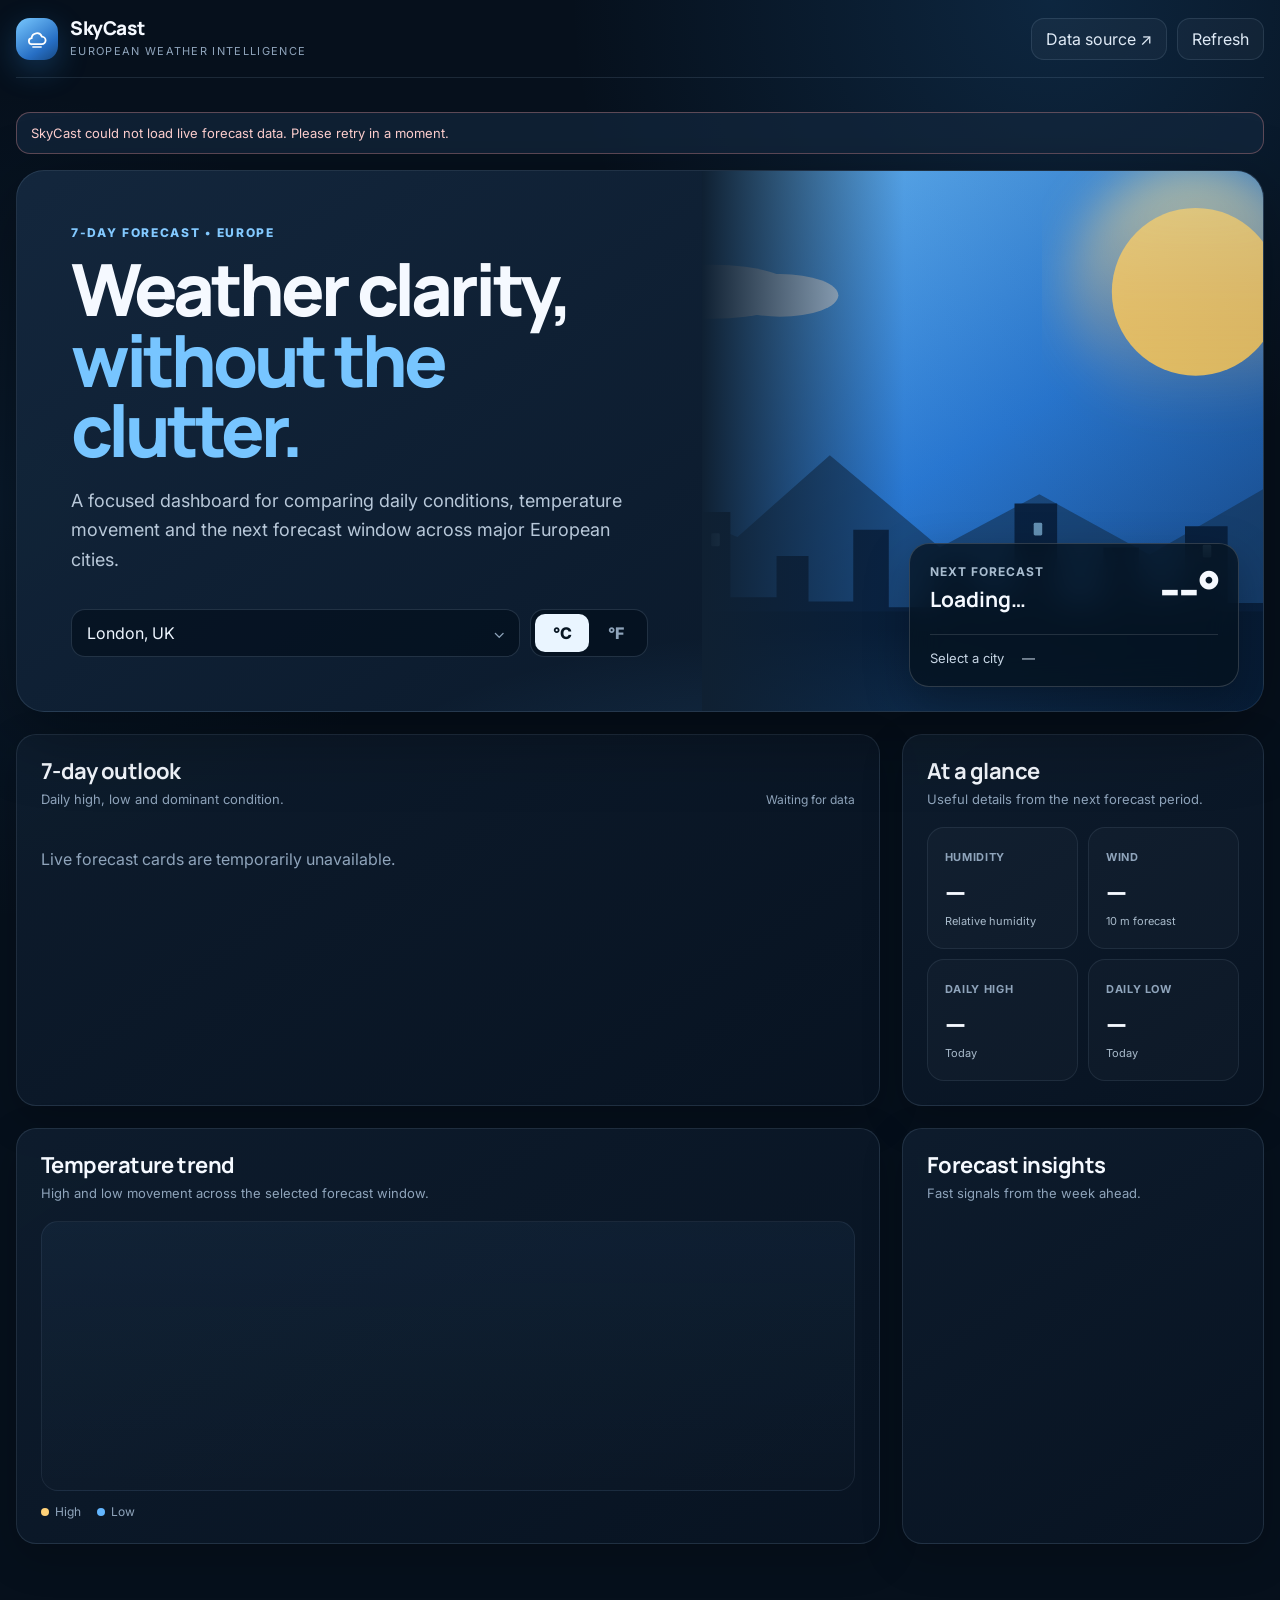
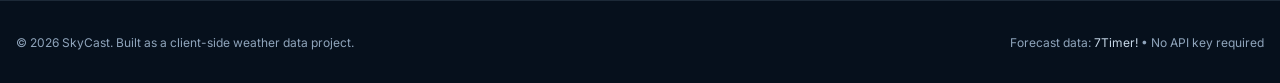
==== index.html @ 55d345a6 "Redesign SkyCast as a professional forecast dashboard" ====
<!doctype html>
<html lang="en">
<head>
  <meta charset="utf-8">
  <meta name="viewport" content="width=device-width, initial-scale=1">
  <meta name="theme-color" content="#07111f">
  <meta name="description" content="SkyCast is a modern seven-day European weather dashboard powered by 7Timer! data.">
  <title>SkyCast — European Weather Dashboard</title>
  <link rel="preconnect" href="https://fonts.googleapis.com">
  <link rel="preconnect" href="https://fonts.gstatic.com" crossorigin>
  <link href="https://fonts.googleapis.com/css2?family=Inter:wght@400;500;600;700&family=Manrope:wght@600;700;800&display=swap" rel="stylesheet">
  <style>
    :root {
      color-scheme: dark;
      --bg: #06101c;
      --surface: #0b1726;
      --surface-2: #101f31;
      --surface-3: #14283e;
      --border: rgba(160, 190, 220, .14);
      --text: #f5f9ff;
      --muted: #8fa4bb;
      --blue: #63b6ff;
      --blue-2: #2f8ee5;
      --cyan: #68e0df;
      --warm: #ffd178;
      --danger: #ff9f9f;
      --shadow: 0 22px 70px rgba(0, 0, 0, .34);
      --radius-xl: 28px;
      --radius-lg: 20px;
      --radius-md: 15px;
    }

    * { box-sizing: border-box; }
    html { scroll-behavior: smooth; }
    body {
      margin: 0;
      min-height: 100vh;
      font-family: Inter, system-ui, -apple-system, BlinkMacSystemFont, "Segoe UI", sans-serif;
      color: var(--text);
      background:
        radial-gradient(circle at 82% 0%, rgba(42, 127, 205, .20), transparent 30rem),
        radial-gradient(circle at 0% 30%, rgba(29, 92, 150, .12), transparent 26rem),
        var(--bg);
    }

    button, select, input { font: inherit; }
    button, select { color: inherit; }
    a { color: inherit; }

    .app-shell { width: min(1320px, calc(100% - 32px)); margin: 0 auto; }

    .topbar {
      min-height: 78px;
      display: flex;
      align-items: center;
      justify-content: space-between;
      gap: 24px;
      border-bottom: 1px solid var(--border);
    }

    .brand { display: flex; align-items: center; gap: 12px; text-decoration: none; }
    .brand-mark {
      width: 42px; height: 42px; border-radius: 14px;
      display: grid; place-items: center;
      background: linear-gradient(145deg, #78c8ff, #266ec4 68%, #174881);
      box-shadow: 0 10px 30px rgba(47, 142, 229, .28);
    }
    .brand-mark svg { width: 24px; height: 24px; }
    .brand-copy strong { font: 800 19px/1 Manrope, sans-serif; letter-spacing: -.02em; }
    .brand-copy span { display: block; margin-top: 5px; color: var(--muted); font-size: 11px; letter-spacing: .12em; text-transform: uppercase; }

    .top-actions { display: flex; align-items: center; gap: 10px; }
    .source-link, .ghost-btn, .primary-btn {
      display: inline-flex; align-items: center; justify-content: center; gap: 8px;
      min-height: 42px; padding: 0 14px; border-radius: 13px;
      border: 1px solid var(--border); text-decoration: none; cursor: pointer;
      background: rgba(255, 255, 255, .035);
      transition: .2s ease;
    }
    .source-link, .ghost-btn { color: #dfeaf6; }
    .source-link:hover, .ghost-btn:hover { border-color: rgba(99, 182, 255, .5); background: rgba(99, 182, 255, .08); }
    .primary-btn { border-color: transparent; background: linear-gradient(135deg, var(--blue), var(--blue-2)); color: #04111d; font-weight: 800; }
    .primary-btn:hover { transform: translateY(-1px); box-shadow: 0 10px 26px rgba(47, 142, 229, .25); }

    main { padding: 34px 0 56px; }
    .dashboard { display: grid; gap: 22px; }

    .hero {
      position: relative; overflow: hidden;
      display: grid; grid-template-columns: minmax(0, 1.1fr) minmax(360px, .9fr);
      min-height: 420px;
      border: 1px solid var(--border); border-radius: var(--radius-xl);
      background: linear-gradient(145deg, rgba(20, 40, 62, .96), rgba(8, 22, 38, .96));
      box-shadow: var(--shadow);
    }
    .hero::after {
      content: ""; position: absolute; inset: auto -10% -55% 25%; height: 380px;
      background: radial-gradient(closest-side, rgba(84, 175, 255, .18), transparent);
      pointer-events: none;
    }
    .hero-content { position: relative; z-index: 2; padding: clamp(28px, 5vw, 54px); display: flex; flex-direction: column; justify-content: space-between; }
    .eyebrow { margin: 0 0 14px; color: #83c9ff; font-size: 12px; font-weight: 800; letter-spacing: .14em; text-transform: uppercase; }
    .hero h1 { margin: 0; max-width: 760px; font: 800 clamp(38px, 6vw, 72px)/.98 Manrope, sans-serif; letter-spacing: -.055em; }
    .hero h1 span { color: #77c5ff; }
    .hero-sub { max-width: 650px; margin: 20px 0 0; color: #b8c8d9; font-size: clamp(15px, 2vw, 18px); line-height: 1.65; }

    .control-row { display: flex; flex-wrap: wrap; gap: 10px; margin-top: 34px; }
    .select-wrap { position: relative; min-width: min(320px, 100%); flex: 1 1 270px; }
    .select-wrap::after { content: "⌄"; position: absolute; right: 15px; top: 50%; transform: translateY(-55%); color: var(--muted); pointer-events: none; }
    select {
      width: 100%; min-height: 48px; appearance: none; padding: 0 42px 0 15px;
      border: 1px solid rgba(160, 190, 220, .18); border-radius: 14px;
      background: rgba(3, 14, 26, .62); color: #eef6ff; outline: none;
    }
    select:focus { border-color: rgba(99, 182, 255, .65); box-shadow: 0 0 0 3px rgba(99, 182, 255, .11); }

    .unit-toggle {
      display: inline-flex; padding: 4px; border-radius: 14px;
      background: rgba(3, 14, 26, .62); border: 1px solid rgba(160, 190, 220, .18);
    }
    .unit-toggle button { min-width: 54px; min-height: 38px; border: 0; border-radius: 10px; background: transparent; color: var(--muted); cursor: pointer; font-weight: 800; }
    .unit-toggle button.active { background: #eaf5ff; color: #071522; }

    .hero-art { position: relative; min-height: 420px; overflow: hidden; }
    .hero-art img { width: 100%; height: 100%; object-fit: cover; display: block; }
    .hero-art::before { content: ""; position: absolute; z-index: 1; inset: 0; background: linear-gradient(90deg, #0f2032 0%, rgba(15, 32, 50, .08) 36%, rgba(5, 13, 22, .15) 100%); }
    .condition-float {
      position: absolute; z-index: 2; right: 24px; bottom: 24px; width: min(330px, calc(100% - 48px));
      padding: 20px; border-radius: 20px; border: 1px solid rgba(255,255,255,.16);
      background: rgba(5, 17, 29, .72); backdrop-filter: blur(16px); box-shadow: 0 16px 45px rgba(0,0,0,.26);
    }
    .condition-top { display: flex; justify-content: space-between; gap: 16px; align-items: flex-start; }
    .condition-label { color: #a9bdd0; font-size: 12px; font-weight: 700; text-transform: uppercase; letter-spacing: .08em; }
    .condition-name { margin-top: 8px; font: 700 21px/1.2 Manrope, sans-serif; }
    .condition-temp { font: 800 52px/1 Manrope, sans-serif; letter-spacing: -.05em; }
    .condition-meta { display: flex; gap: 18px; margin-top: 18px; padding-top: 15px; border-top: 1px solid rgba(255,255,255,.12); color: #c8d7e6; font-size: 13px; }

    .section-grid { display: grid; grid-template-columns: minmax(0, 1.55fr) minmax(290px, .65fr); gap: 22px; }
    .panel { border: 1px solid var(--border); border-radius: var(--radius-lg); background: linear-gradient(145deg, rgba(14, 29, 46, .94), rgba(8, 20, 34, .96)); box-shadow: 0 14px 42px rgba(0,0,0,.2); }
    .panel-pad { padding: 24px; }
    .panel-head { display: flex; align-items: flex-end; justify-content: space-between; gap: 18px; margin-bottom: 20px; }
    .panel-title { margin: 0; font: 700 22px/1.15 Manrope, sans-serif; letter-spacing: -.025em; }
    .panel-copy { margin: 7px 0 0; color: var(--muted); font-size: 13px; }
    .last-updated { color: var(--muted); font-size: 12px; white-space: nowrap; }

    .forecast-grid { display: grid; grid-template-columns: repeat(7, minmax(120px, 1fr)); gap: 10px; overflow-x: auto; padding-bottom: 2px; }
    .forecast-card {
      min-width: 125px; padding: 16px 14px; border-radius: 17px;
      border: 1px solid rgba(160, 190, 220, .11); background: rgba(255,255,255,.025);
      transition: .2s ease;
    }
    .forecast-card:hover { transform: translateY(-3px); border-color: rgba(99, 182, 255, .32); background: rgba(99, 182, 255, .055); }
    .day-name { font-weight: 800; font-size: 13px; }
    .day-date { margin-top: 4px; color: var(--muted); font-size: 11px; }
    .wx-glyph { display: grid; place-items: center; width: 46px; height: 46px; margin: 22px 0 16px; border-radius: 14px; background: rgba(99, 182, 255, .08); font-size: 26px; }
    .wx-summary { min-height: 34px; color: #cfe0f0; font-size: 12px; line-height: 1.4; }
    .temp-line { display: flex; gap: 7px; align-items: baseline; margin-top: 14px; }
    .temp-hi { font: 800 22px/1 Manrope, sans-serif; }
    .temp-lo { color: #87a3bd; font-weight: 700; }

    .metric-grid { display: grid; grid-template-columns: repeat(2, 1fr); gap: 10px; }
    .metric { min-height: 122px; padding: 17px; border: 1px solid rgba(160,190,220,.11); border-radius: 17px; background: rgba(255,255,255,.025); }
    .metric span { color: var(--muted); font-size: 11px; font-weight: 700; text-transform: uppercase; letter-spacing: .06em; }
    .metric strong { display: block; margin-top: 12px; font: 800 27px/1.1 Manrope, sans-serif; letter-spacing: -.035em; }
    .metric small { display: block; margin-top: 7px; color: #a9bbcb; font-size: 11px; line-height: 1.4; }

    .chart-wrap { position: relative; min-height: 270px; overflow: hidden; border-radius: 17px; background: linear-gradient(180deg, rgba(99,182,255,.055), rgba(255,255,255,.01)); border: 1px solid rgba(160,190,220,.09); }
    .chart-wrap svg { display: block; width: 100%; height: 270px; }
    .chart-legend { display: flex; gap: 16px; align-items: center; margin-top: 13px; color: var(--muted); font-size: 12px; }
    .legend-dot { display: inline-block; width: 8px; height: 8px; border-radius: 999px; margin-right: 6px; }
    .legend-hi { background: var(--warm); }
    .legend-lo { background: var(--blue); }

    .insight-list { display: grid; gap: 10px; }
    .insight { display: flex; align-items: center; gap: 13px; min-height: 72px; padding: 14px; border-radius: 16px; background: rgba(255,255,255,.025); border: 1px solid rgba(160,190,220,.09); }
    .insight-icon { width: 38px; height: 38px; border-radius: 12px; display: grid; place-items: center; flex: 0 0 auto; background: rgba(99,182,255,.09); }
    .insight strong { display: block; font-size: 13px; }
    .insight span { display: block; margin-top: 4px; color: var(--muted); font-size: 11px; line-height: 1.4; }

    .status {
      display: none; margin-bottom: 16px; padding: 12px 14px; border-radius: 14px;
      color: #cfe1f1; border: 1px solid var(--border); background: rgba(20, 40, 62, .72); font-size: 13px;
    }
    .status.show { display: block; }
    .status.error { border-color: rgba(255,159,159,.32); color: #ffd0d0; }

    .skeleton { position: relative; overflow: hidden; color: transparent !important; background: rgba(255,255,255,.055) !important; border-radius: 8px; }
    .skeleton::after { content: ""; position: absolute; inset: 0; transform: translateX(-100%); background: linear-gradient(90deg, transparent, rgba(255,255,255,.08), transparent); animation: shimmer 1.25s infinite; }
    @keyframes shimmer { to { transform: translateX(100%); } }

    footer { border-top: 1px solid var(--border); color: var(--muted); }
    .footer-inner { min-height: 82px; display: flex; align-items: center; justify-content: space-between; gap: 18px; font-size: 12px; }
    .footer-inner a { color: #c7d8e8; text-decoration: none; }

    @media (max-width: 980px) {
      .hero, .section-grid { grid-template-columns: 1fr; }
      .hero-art { min-height: 340px; }
      .forecast-grid { grid-template-columns: repeat(7, 135px); }
      .topbar { min-height: 70px; }
    }
    @media (max-width: 640px) {
      .app-shell { width: min(100% - 20px, 1320px); }
      .top-actions .source-link { display: none; }
      main { padding-top: 20px; }
      .hero-content { padding: 28px 20px 24px; }
      .hero h1 { font-size: 43px; }
      .hero-art { min-height: 300px; }
      .condition-float { right: 14px; bottom: 14px; width: calc(100% - 28px); }
      .condition-temp { font-size: 45px; }
      .panel-pad { padding: 18px; }
      .panel-head { align-items: flex-start; flex-direction: column; gap: 8px; }
      .metric-grid { grid-template-columns: 1fr 1fr; }
      .footer-inner { align-items: flex-start; flex-direction: column; justify-content: center; padding: 20px 0; }
    }
  </style>
</head>
<body>
  <div class="app-shell">
    <nav class="topbar" aria-label="Primary">
      <a class="brand" href="#" aria-label="SkyCast home">
        <span class="brand-mark" aria-hidden="true">
          <svg viewBox="0 0 24 24" fill="none"><path d="M7.2 17.2h9.5a3.8 3.8 0 0 0 .2-7.6 5.35 5.35 0 0 0-10.3 1.6A3 3 0 0 0 7.2 17.2Z" stroke="white" stroke-width="1.8" stroke-linecap="round"/><path d="M8 20h8" stroke="white" stroke-width="1.8" stroke-linecap="round" opacity=".72"/></svg>
        </span>
        <span class="brand-copy"><strong>SkyCast</strong><span>European weather intelligence</span></span>
      </a>
      <div class="top-actions">
        <a class="source-link" href="https://www.7timer.info/" target="_blank" rel="noopener">Data source ↗</a>
        <button class="ghost-btn" id="refreshBtn" type="button">Refresh</button>
      </div>
    </nav>

    <main>
      <div id="status" class="status" role="status" aria-live="polite"></div>
      <div class="dashboard">
        <section class="hero" aria-labelledby="heroTitle">
          <div class="hero-content">
            <div>
              <p class="eyebrow">7-day forecast • Europe</p>
              <h1 id="heroTitle">Weather clarity, <span>without the clutter.</span></h1>
              <p class="hero-sub">A focused dashboard for comparing daily conditions, temperature movement and the next forecast window across major European cities.</p>
            </div>
            <div class="control-row" aria-label="Forecast controls">
              <div class="select-wrap"><select id="city" aria-label="Choose a city"></select></div>
              <div class="unit-toggle" aria-label="Temperature unit">
                <button id="unitC" class="active" type="button" aria-pressed="true">°C</button>
                <button id="unitF" type="button" aria-pressed="false">°F</button>
              </div>
            </div>
          </div>

          <div class="hero-art">
            <img id="heroArtwork" src="assets/hero-clear.svg" alt="Stylized clear-weather European city scene">
            <div class="condition-float">
              <div class="condition-top">
                <div><div class="condition-label">Next forecast</div><div class="condition-name" id="currentCondition">Loading…</div></div>
                <div class="condition-temp" id="currentTemp">--°</div>
              </div>
              <div class="condition-meta">
                <span id="currentCity">Select a city</span>
                <span id="forecastTime">—</span>
              </div>
            </div>
          </div>
        </section>

        <section class="section-grid" aria-label="Forecast summary">
          <div class="panel panel-pad">
            <div class="panel-head">
              <div><h2 class="panel-title">7-day outlook</h2><p class="panel-copy">Daily high, low and dominant condition.</p></div>
              <span id="lastUpdated" class="last-updated">Waiting for data</span>
            </div>
            <div id="forecastGrid" class="forecast-grid"></div>
          </div>

          <aside class="panel panel-pad" aria-label="Forecast metrics">
            <div class="panel-head"><div><h2 class="panel-title">At a glance</h2><p class="panel-copy">Useful details from the next forecast period.</p></div></div>
            <div class="metric-grid">
              <div class="metric"><span>Humidity</span><strong id="humidityMetric">—</strong><small>Relative humidity</small></div>
              <div class="metric"><span>Wind</span><strong id="windMetric">—</strong><small id="windDetail">10 m forecast</small></div>
              <div class="metric"><span>Daily high</span><strong id="highMetric">—</strong><small id="highDetail">Today</small></div>
              <div class="metric"><span>Daily low</span><strong id="lowMetric">—</strong><small id="lowDetail">Today</small></div>
            </div>
          </aside>
        </section>

        <section class="section-grid" aria-label="Temperature trend and insights">
          <div class="panel panel-pad">
            <div class="panel-head"><div><h2 class="panel-title">Temperature trend</h2><p class="panel-copy">High and low movement across the selected forecast window.</p></div></div>
            <div id="chart" class="chart-wrap" aria-label="Seven-day temperature chart"></div>
            <div class="chart-legend"><span><i class="legend-dot legend-hi"></i>High</span><span><i class="legend-dot legend-lo"></i>Low</span></div>
          </div>

          <aside class="panel panel-pad">
            <div class="panel-head"><div><h2 class="panel-title">Forecast insights</h2><p class="panel-copy">Fast signals from the week ahead.</p></div></div>
            <div id="insights" class="insight-list"></div>
          </aside>
        </section>
      </div>
    </main>
  </div>

  <footer>
    <div class="app-shell footer-inner">
      <span>© <span id="year"></span> SkyCast. Built as a client-side weather data project.</span>
      <span>Forecast data: <a href="https://www.7timer.info/" target="_blank" rel="noopener">7Timer!</a> • No API key required</span>
    </div>
  </footer>

  <script>
    const CITIES = [
      {name:"Amsterdam, Netherlands", lat:52.3676, lon:4.9041}, {name:"Athens, Greece", lat:37.9838, lon:23.7275},
      {name:"Barcelona, Spain", lat:41.3874, lon:2.1686}, {name:"Berlin, Germany", lat:52.52, lon:13.405},
      {name:"Budapest, Hungary", lat:47.4979, lon:19.0402}, {name:"Copenhagen, Denmark", lat:55.6761, lon:12.5683},
      {name:"Dublin, Ireland", lat:53.3498, lon:-6.2603}, {name:"Edinburgh, UK", lat:55.9533, lon:-3.1883},
      {name:"Helsinki, Finland", lat:60.1699, lon:24.9384}, {name:"Lisbon, Portugal", lat:38.7223, lon:-9.1393},
      {name:"London, UK", lat:51.5074, lon:-0.1278}, {name:"Madrid, Spain", lat:40.4168, lon:-3.7038},
      {name:"Oslo, Norway", lat:59.9139, lon:10.7522}, {name:"Paris, France", lat:48.8566, lon:2.3522},
      {name:"Prague, Czechia", lat:50.0755, lon:14.4378}, {name:"Reykjavík, Iceland", lat:64.1466, lon:-21.9426},
      {name:"Rome, Italy", lat:41.9028, lon:12.4964}, {name:"Stockholm, Sweden", lat:59.3293, lon:18.0686},
      {name:"Tallinn, Estonia", lat:59.437, lon:24.7536}, {name:"Vienna, Austria", lat:48.2082, lon:16.3738},
      {name:"Warsaw, Poland", lat:52.2297, lon:21.0122}, {name:"Zurich, Switzerland", lat:47.3769, lon:8.5417}
    ];

    const WEATHER_LABEL = {
      clear:"Clear", pcloudy:"Partly cloudy", mcloudy:"Mostly cloudy", cloudy:"Cloudy", humid:"Humid",
      lightrain:"Light rain", oshower:"Occasional showers", ishower:"Isolated showers", lightsnow:"Light snow",
      snow:"Snow", rainsnow:"Rain & snow", rain:"Rain", heavyrain:"Heavy rain", ts:"Thunderstorm",
      tstorm:"Thunderstorm", fog:"Fog", windy:"Windy", hail:"Hail"
    };
    const WEATHER_GLYPH = {
      clear:"☀", pcloudy:"⛅", mcloudy:"☁", cloudy:"☁", humid:"◌", lightrain:"🌦", oshower:"🌦",
      ishower:"🌦", lightsnow:"🌨", snow:"❄", rainsnow:"🌨", rain:"🌧", heavyrain:"🌧", ts:"⛈",
      tstorm:"⛈", fog:"≋", windy:"〰", hail:"◆"
    };

    const citySelect = document.getElementById("city");
    const unitC = document.getElementById("unitC");
    const unitF = document.getElementById("unitF");
    const refreshBtn = document.getElementById("refreshBtn");
    const statusEl = document.getElementById("status");
    const forecastGrid = document.getElementById("forecastGrid");
    const chartEl = document.getElementById("chart");
    const insightsEl = document.getElementById("insights");
    let unit = localStorage.getItem("skycastUnit") || "metric";

    document.getElementById("year").textContent = new Date().getFullYear();
    CITIES.forEach((city, i) => {
      const option = document.createElement("option");
      option.value = i; option.textContent = city.name; citySelect.appendChild(option);
    });
    citySelect.value = localStorage.getItem("skycastCity") || "10";

    function syncUnitButtons() {
      const metric = unit === "metric";
      unitC.classList.toggle("active", metric); unitF.classList.toggle("active", !metric);
      unitC.setAttribute("aria-pressed", metric); unitF.setAttribute("aria-pressed", !metric);
    }
    syncUnitButtons();

    function showStatus(message, error = false) {
      statusEl.textContent = message;
      statusEl.classList.toggle("show", Boolean(message));
      statusEl.classList.toggle("error", error);
    }

    function fetchURL(city) {
      return `https://www.7timer.info/bin/api.pl?lon=${city.lon}&lat=${city.lat}&product=civil&output=json`;
    }

    function formatTemp(c) {
      const value = unit === "british" ? (c * 9 / 5) + 32 : c;
      return `${Math.round(value)}°`;
    }

    function toDateFromInit(init, hours) {
      const norm = String(init || "").replace(/\s/g, "");
      const y = Number(norm.slice(0,4)); const m = Number(norm.slice(4,6)) - 1;
      const d = Number(norm.slice(6,8)); const h = Number(norm.slice(8,10)) || 0;
      const date = new Date(Date.UTC(y, m, d, h));
      date.setUTCHours(date.getUTCHours() + Number(hours || 0));
      return date;
    }

    function groupDaily(api) {
      const groups = new Map();
      for (const row of api.dataseries || []) {
        const date = toDateFromInit(api.init, row.timepoint);
        const key = date.toISOString().slice(0, 10);
        if (!groups.has(key)) groups.set(key, { date, temps: [], weather: [] });
        const day = groups.get(key);
        day.temps.push(Number(row.temp2m)); day.weather.push(row.weather);
      }
      return [...groups.values()].sort((a,b) => a.date - b.date).slice(0,7).map(day => {
        const count = day.weather.reduce((acc, key) => (acc[key] = (acc[key] || 0) + 1, acc), {});
        const condition = Object.keys(count).sort((a,b) => count[b] - count[a])[0] || "cloudy";
        return { date: day.date, high: Math.max(...day.temps), low: Math.min(...day.temps), condition };
      });
    }

    function visualTheme(condition) {
      if (["rain","heavyrain","lightrain","oshower","ishower","ts","tstorm","hail"].includes(condition)) return "rain";
      if (["snow","lightsnow","rainsnow"].includes(condition)) return "snow";
      if (["cloudy","mcloudy","pcloudy","humid","fog","windy"].includes(condition)) return "cloud";
      return "clear";
    }

    function renderHero(city, api, days) {
      const next = api.dataseries?.[0];
      const condition = next?.weather || days[0]?.condition || "cloudy";
      const nextDate = next ? toDateFromInit(api.init, next.timepoint) : null;
      document.getElementById("currentCondition").textContent = WEATHER_LABEL[condition] || condition;
      document.getElementById("currentTemp").textContent = next ? formatTemp(Number(next.temp2m)) : "—";
      document.getElementById("currentCity").textContent = city.name;
      document.getElementById("forecastTime").textContent = nextDate ? nextDate.toLocaleString(undefined, {weekday:"short", hour:"numeric"}) : "—";
      const theme = visualTheme(condition);
      const art = document.getElementById("heroArtwork");
      art.src = `assets/hero-${theme}.svg`;
      art.alt = `${WEATHER_LABEL[condition] || "Weather"} themed European city illustration`;
    }

    function renderForecast(days) {
      forecastGrid.innerHTML = days.map(day => {
        const weekday = day.date.toLocaleDateString(undefined, {weekday:"short"});
        const date = day.date.toLocaleDateString(undefined, {month:"short", day:"numeric"});
        return `<article class="forecast-card">
          <div class="day-name">${weekday}</div><div class="day-date">${date}</div>
          <div class="wx-glyph" aria-hidden="true">${WEATHER_GLYPH[day.condition] || "☁"}</div>
          <div class="wx-summary">${WEATHER_LABEL[day.condition] || day.condition}</div>
          <div class="temp-line"><span class="temp-hi">${formatTemp(day.high)}</span><span class="temp-lo">${formatTemp(day.low)}</span></div>
        </article>`;
      }).join("");
    }

    function renderMetrics(api, days) {
      const next = api.dataseries?.[0] || {};
      const wind = next.wind10m || {};
      const humidity = next.rh2m;
      document.getElementById("humidityMetric").textContent = humidity == null ? "—" : String(humidity).includes("%") ? humidity : `${humidity}%`;
      document.getElementById("windMetric").textContent = wind.speed == null ? "—" : `Level ${wind.speed}`;
      document.getElementById("windDetail").textContent = wind.direction ? `${wind.direction} direction • 10 m` : "10 m forecast";
      document.getElementById("highMetric").textContent = days[0] ? formatTemp(days[0].high) : "—";
      document.getElementById("lowMetric").textContent = days[0] ? formatTemp(days[0].low) : "—";
      if (days[0]) {
        const label = days[0].date.toLocaleDateString(undefined, {weekday:"long"});
        document.getElementById("highDetail").textContent = label;
        document.getElementById("lowDetail").textContent = label;
      }
    }

    function renderChart(days) {
      if (!days.length) { chartEl.innerHTML = ""; return; }
      const highs = days.map(d => unit === "british" ? d.high * 9/5 + 32 : d.high);
      const lows = days.map(d => unit === "british" ? d.low * 9/5 + 32 : d.low);
      const all = highs.concat(lows);
      let min = Math.floor(Math.min(...all) - 2), max = Math.ceil(Math.max(...all) + 2);
      if (min === max) max += 1;
      const W = 900, H = 270, left = 54, right = 28, top = 30, bottom = 46;
      const x = i => left + i * ((W - left - right) / Math.max(days.length - 1, 1));
      const y = value => top + (max - value) * ((H - top - bottom) / (max - min));
      const points = arr => arr.map((v,i) => `${x(i)},${y(v)}`).join(" ");
      const gridVals = Array.from({length:4}, (_,i) => min + i * ((max-min)/3));
      const grid = gridVals.map(v => `<line x1="${left}" x2="${W-right}" y1="${y(v)}" y2="${y(v)}" stroke="rgba(160,190,220,.10)"/><text x="12" y="${y(v)+4}" fill="#7890a8" font-size="11">${Math.round(v)}°</text>`).join("");
      const labels = days.map((d,i) => `<text x="${x(i)}" y="${H-15}" text-anchor="middle" fill="#7890a8" font-size="11">${d.date.toLocaleDateString(undefined,{weekday:"short"})}</text>`).join("");
      const highDots = highs.map((v,i) => `<circle cx="${x(i)}" cy="${y(v)}" r="4" fill="#ffd178"/><text x="${x(i)}" y="${y(v)-10}" text-anchor="middle" fill="#ffdba0" font-size="11" font-weight="700">${Math.round(v)}°</text>`).join("");
      const lowDots = lows.map((v,i) => `<circle cx="${x(i)}" cy="${y(v)}" r="4" fill="#63b6ff"/>`).join("");
      chartEl.innerHTML = `<svg viewBox="0 0 ${W} ${H}" role="img" aria-label="High and low temperature trend">${grid}<polyline points="${points(highs)}" fill="none" stroke="#ffd178" stroke-width="3" stroke-linecap="round" stroke-linejoin="round"/><polyline points="${points(lows)}" fill="none" stroke="#63b6ff" stroke-width="3" stroke-linecap="round" stroke-linejoin="round"/>${highDots}${lowDots}${labels}</svg>`;
    }

    function renderInsights(days) {
      if (!days.length) { insightsEl.innerHTML = ""; return; }
      const warmest = days.reduce((a,b) => b.high > a.high ? b : a);
      const coolest = days.reduce((a,b) => b.low < a.low ? b : a);
      const wet = days.filter(d => ["rain","heavyrain","lightrain","oshower","ishower","rainsnow","ts","tstorm"].includes(d.condition));
      const stable = days.filter(d => ["clear","pcloudy"].includes(d.condition)).length;
      const insightData = [
        ["↗", "Warmest day", `${warmest.date.toLocaleDateString(undefined,{weekday:"long"})} peaks near ${formatTemp(warmest.high)}.`],
        ["↘", "Coolest low", `${coolest.date.toLocaleDateString(undefined,{weekday:"long"})} falls near ${formatTemp(coolest.low)}.`],
        [wet.length ? "☂" : "✓", wet.length ? "Wet-weather signal" : "Mostly dry signal", wet.length ? `${wet.length} of ${days.length} forecast days lean toward rain or showers.` : "No dominant rain condition appears in the daily summaries."],
        ["◎", "Clearer days", `${stable} of ${days.length} days are dominated by clear or partly cloudy conditions.`]
      ];
      insightsEl.innerHTML = insightData.map(([icon,title,copy]) => `<div class="insight"><div class="insight-icon" aria-hidden="true">${icon}</div><div><strong>${title}</strong><span>${copy}</span></div></div>`).join("");
    }

    function renderLoading() {
      forecastGrid.innerHTML = Array.from({length:7}, () => `<div class="forecast-card"><div class="skeleton" style="height:14px;width:46px"></div><div class="skeleton" style="height:11px;width:60px;margin-top:8px"></div><div class="skeleton" style="height:46px;width:46px;margin:22px 0 16px"></div><div class="skeleton" style="height:30px"></div><div class="skeleton" style="height:22px;width:72px;margin-top:14px"></div></div>`).join("");
      chartEl.innerHTML = `<div class="skeleton" style="position:absolute;inset:18px"></div>`;
    }

    async function loadForecast() {
      const city = CITIES[Number(citySelect.value)];
      showStatus(`Updating forecast for ${city.name}…`);
      renderLoading();
      refreshBtn.disabled = true;
      try {
        const response = await fetch(fetchURL(city), {cache:"no-store"});
        if (!response.ok) throw new Error(`Weather service returned ${response.status}`);
        const api = await response.json();
        if (!Array.isArray(api.dataseries) || !api.dataseries.length) throw new Error("Forecast data is unavailable");
        const days = groupDaily(api);
        renderHero(city, api, days); renderForecast(days); renderMetrics(api, days); renderChart(days); renderInsights(days);
        document.getElementById("lastUpdated").textContent = `Updated ${new Date().toLocaleTimeString([], {hour:"numeric", minute:"2-digit"})}`;
        showStatus("");
      } catch (error) {
        console.error(error);
        showStatus("SkyCast could not load live forecast data. Please retry in a moment.", true);
        forecastGrid.innerHTML = `<div style="grid-column:1/-1;color:#8fa4bb;padding:22px 0">Live forecast cards are temporarily unavailable.</div>`;
        chartEl.innerHTML = ""; insightsEl.innerHTML = "";
      } finally { refreshBtn.disabled = false; }
    }

    citySelect.addEventListener("change", () => { localStorage.setItem("skycastCity", citySelect.value); loadForecast(); });
    unitC.addEventListener("click", () => { unit = "metric"; localStorage.setItem("skycastUnit", unit); syncUnitButtons(); loadForecast(); });
    unitF.addEventListener("click", () => { unit = "british"; localStorage.setItem("skycastUnit", unit); syncUnitButtons(); loadForecast(); });
    refreshBtn.addEventListener("click", loadForecast);

    loadForecast();
  </script>
</body>
</html>
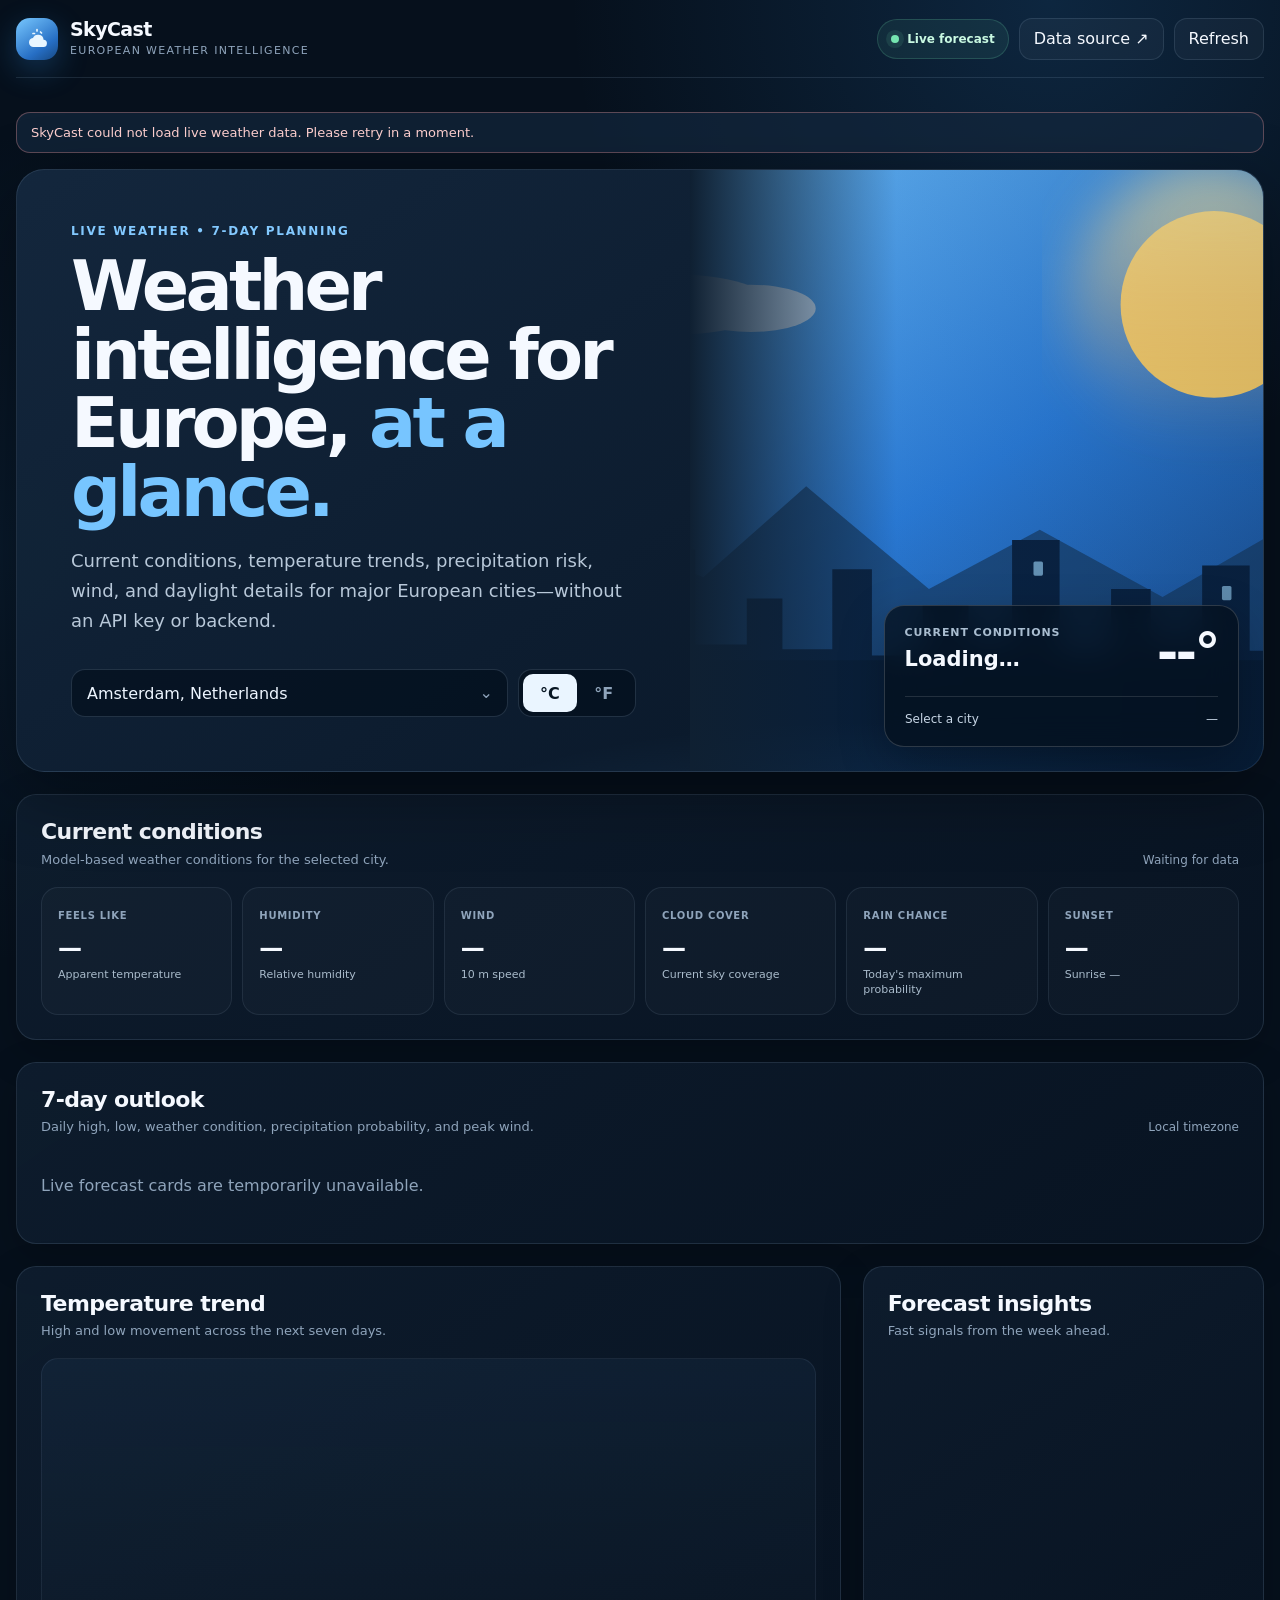
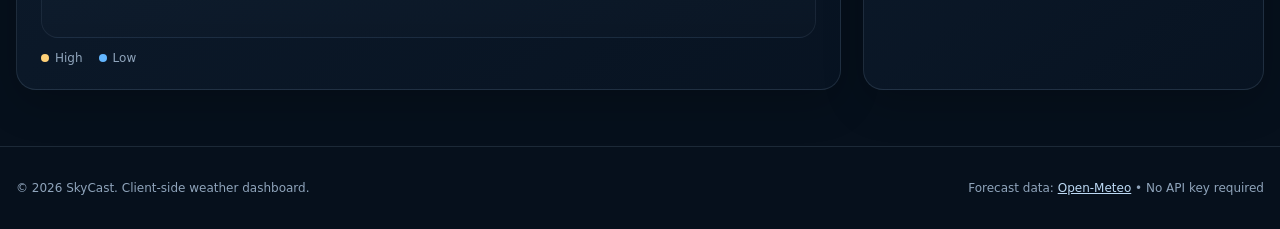
==== commit 8e852a7d: "Upgrade SkyCast to Open-Meteo live weather data" ====
--- a/index.html
+++ b/index.html
@@ -4,11 +4,8 @@
   <meta charset="utf-8">
   <meta name="viewport" content="width=device-width, initial-scale=1">
   <meta name="theme-color" content="#07111f">
-  <meta name="description" content="SkyCast is a modern seven-day European weather dashboard powered by 7Timer! data.">
+  <meta name="description" content="SkyCast is a modern seven-day European weather dashboard powered by Open-Meteo live forecast data.">
   <title>SkyCast — European Weather Dashboard</title>
-  <link rel="preconnect" href="https://fonts.googleapis.com">
-  <link rel="preconnect" href="https://fonts.gstatic.com" crossorigin>
-  <link href="https://fonts.googleapis.com/css2?family=Inter:wght@400;500;600;700&family=Manrope:wght@600;700;800&display=swap" rel="stylesheet">
   <style>
     :root {
       color-scheme: dark;
@@ -16,7 +13,7 @@
       --surface: #0b1726;
       --surface-2: #101f31;
       --surface-3: #14283e;
-      --border: rgba(160, 190, 220, .14);
+      --border: rgba(160,190,220,.14);
       --text: #f5f9ff;
       --muted: #8fa4bb;
       --blue: #63b6ff;
@@ -24,7 +21,8 @@
       --cyan: #68e0df;
       --warm: #ffd178;
       --danger: #ff9f9f;
-      --shadow: 0 22px 70px rgba(0, 0, 0, .34);
+      --success: #75e6b0;
+      --shadow: 0 22px 70px rgba(0,0,0,.34);
       --radius-xl: 28px;
       --radius-lg: 20px;
       --radius-md: 15px;
@@ -35,485 +33,365 @@
     body {
       margin: 0;
       min-height: 100vh;
-      font-family: Inter, system-ui, -apple-system, BlinkMacSystemFont, "Segoe UI", sans-serif;
+      font-family: Inter, ui-sans-serif, system-ui, -apple-system, BlinkMacSystemFont, "Segoe UI", sans-serif;
       color: var(--text);
       background:
-        radial-gradient(circle at 82% 0%, rgba(42, 127, 205, .20), transparent 30rem),
-        radial-gradient(circle at 0% 30%, rgba(29, 92, 150, .12), transparent 26rem),
+        radial-gradient(circle at 82% 0%, rgba(42,127,205,.20), transparent 30rem),
+        radial-gradient(circle at 0% 30%, rgba(29,92,150,.12), transparent 26rem),
         var(--bg);
     }
 
-    button, select, input { font: inherit; }
-    button, select { color: inherit; }
+    button, select { font: inherit; color: inherit; }
     a { color: inherit; }
-
+    button:focus-visible, select:focus-visible, a:focus-visible { outline: 3px solid rgba(99,182,255,.6); outline-offset: 3px; }
+
+    .skip-link { position: fixed; left: 12px; top: 12px; z-index: 100; transform: translateY(-160%); padding: 10px 14px; border-radius: 10px; background: #fff; color: #06101c; font-weight: 800; }
+    .skip-link:focus { transform: translateY(0); }
     .app-shell { width: min(1320px, calc(100% - 32px)); margin: 0 auto; }
 
-    .topbar {
-      min-height: 78px;
-      display: flex;
-      align-items: center;
-      justify-content: space-between;
-      gap: 24px;
-      border-bottom: 1px solid var(--border);
-    }
-
+    .topbar { min-height: 78px; display: flex; align-items: center; justify-content: space-between; gap: 24px; border-bottom: 1px solid var(--border); }
     .brand { display: flex; align-items: center; gap: 12px; text-decoration: none; }
-    .brand-mark {
-      width: 42px; height: 42px; border-radius: 14px;
-      display: grid; place-items: center;
-      background: linear-gradient(145deg, #78c8ff, #266ec4 68%, #174881);
-      box-shadow: 0 10px 30px rgba(47, 142, 229, .28);
-    }
+    .brand-mark { width: 42px; height: 42px; border-radius: 14px; display: grid; place-items: center; background: linear-gradient(145deg,#78c8ff,#266ec4 68%,#174881); box-shadow: 0 10px 30px rgba(47,142,229,.28); }
     .brand-mark svg { width: 24px; height: 24px; }
-    .brand-copy strong { font: 800 19px/1 Manrope, sans-serif; letter-spacing: -.02em; }
+    .brand-copy strong { display: block; font-size: 19px; line-height: 1; font-weight: 850; letter-spacing: -.03em; }
     .brand-copy span { display: block; margin-top: 5px; color: var(--muted); font-size: 11px; letter-spacing: .12em; text-transform: uppercase; }
-
     .top-actions { display: flex; align-items: center; gap: 10px; }
-    .source-link, .ghost-btn, .primary-btn {
-      display: inline-flex; align-items: center; justify-content: center; gap: 8px;
-      min-height: 42px; padding: 0 14px; border-radius: 13px;
-      border: 1px solid var(--border); text-decoration: none; cursor: pointer;
-      background: rgba(255, 255, 255, .035);
-      transition: .2s ease;
-    }
-    .source-link, .ghost-btn { color: #dfeaf6; }
-    .source-link:hover, .ghost-btn:hover { border-color: rgba(99, 182, 255, .5); background: rgba(99, 182, 255, .08); }
-    .primary-btn { border-color: transparent; background: linear-gradient(135deg, var(--blue), var(--blue-2)); color: #04111d; font-weight: 800; }
-    .primary-btn:hover { transform: translateY(-1px); box-shadow: 0 10px 26px rgba(47, 142, 229, .25); }
+    .live-pill { display: inline-flex; align-items: center; gap: 8px; min-height: 40px; padding: 0 13px; border-radius: 999px; border: 1px solid rgba(117,230,176,.18); background: rgba(117,230,176,.07); color: #c9f9e2; font-size: 12px; font-weight: 800; }
+    .live-dot { width: 8px; height: 8px; border-radius: 50%; background: var(--success); box-shadow: 0 0 0 5px rgba(117,230,176,.1); }
+    .ghost-btn, .source-link { min-height: 42px; display: inline-flex; align-items: center; justify-content: center; gap: 8px; padding: 0 14px; border-radius: 13px; border: 1px solid var(--border); background: rgba(255,255,255,.035); text-decoration: none; cursor: pointer; transition: .2s ease; }
+    .ghost-btn:hover, .source-link:hover { border-color: rgba(99,182,255,.5); background: rgba(99,182,255,.08); }
+    .ghost-btn:disabled { opacity: .55; cursor: progress; }
 
     main { padding: 34px 0 56px; }
     .dashboard { display: grid; gap: 22px; }
-
-    .hero {
-      position: relative; overflow: hidden;
-      display: grid; grid-template-columns: minmax(0, 1.1fr) minmax(360px, .9fr);
-      min-height: 420px;
-      border: 1px solid var(--border); border-radius: var(--radius-xl);
-      background: linear-gradient(145deg, rgba(20, 40, 62, .96), rgba(8, 22, 38, .96));
-      box-shadow: var(--shadow);
-    }
-    .hero::after {
-      content: ""; position: absolute; inset: auto -10% -55% 25%; height: 380px;
-      background: radial-gradient(closest-side, rgba(84, 175, 255, .18), transparent);
-      pointer-events: none;
-    }
-    .hero-content { position: relative; z-index: 2; padding: clamp(28px, 5vw, 54px); display: flex; flex-direction: column; justify-content: space-between; }
+    .status { display: none; margin-bottom: 16px; padding: 12px 14px; border-radius: 14px; color: #cfe1f1; border: 1px solid var(--border); background: rgba(20,40,62,.72); font-size: 13px; }
+    .status.show { display: block; }
+    .status.error { border-color: rgba(255,159,159,.32); color: #ffd0d0; }
+
+    .hero { position: relative; overflow: hidden; display: grid; grid-template-columns: minmax(0,1.08fr) minmax(360px,.92fr); min-height: 430px; border: 1px solid var(--border); border-radius: var(--radius-xl); background: linear-gradient(145deg,rgba(20,40,62,.96),rgba(8,22,38,.96)); box-shadow: var(--shadow); }
+    .hero::after { content: ""; position: absolute; inset: auto -10% -55% 25%; height: 380px; background: radial-gradient(closest-side,rgba(84,175,255,.18),transparent); pointer-events: none; }
+    .hero-content { position: relative; z-index: 2; padding: clamp(28px,5vw,54px); display: flex; flex-direction: column; justify-content: space-between; }
     .eyebrow { margin: 0 0 14px; color: #83c9ff; font-size: 12px; font-weight: 800; letter-spacing: .14em; text-transform: uppercase; }
-    .hero h1 { margin: 0; max-width: 760px; font: 800 clamp(38px, 6vw, 72px)/.98 Manrope, sans-serif; letter-spacing: -.055em; }
+    .hero h1 { margin: 0; max-width: 760px; font-size: clamp(38px,6vw,70px); line-height: .98; font-weight: 850; letter-spacing: -.055em; }
     .hero h1 span { color: #77c5ff; }
-    .hero-sub { max-width: 650px; margin: 20px 0 0; color: #b8c8d9; font-size: clamp(15px, 2vw, 18px); line-height: 1.65; }
-
+    .hero-sub { max-width: 650px; margin: 20px 0 0; color: #b8c8d9; font-size: clamp(15px,2vw,18px); line-height: 1.65; }
     .control-row { display: flex; flex-wrap: wrap; gap: 10px; margin-top: 34px; }
-    .select-wrap { position: relative; min-width: min(320px, 100%); flex: 1 1 270px; }
+    .select-wrap { position: relative; min-width: min(330px,100%); flex: 1 1 280px; }
     .select-wrap::after { content: "⌄"; position: absolute; right: 15px; top: 50%; transform: translateY(-55%); color: var(--muted); pointer-events: none; }
-    select {
-      width: 100%; min-height: 48px; appearance: none; padding: 0 42px 0 15px;
-      border: 1px solid rgba(160, 190, 220, .18); border-radius: 14px;
-      background: rgba(3, 14, 26, .62); color: #eef6ff; outline: none;
-    }
-    select:focus { border-color: rgba(99, 182, 255, .65); box-shadow: 0 0 0 3px rgba(99, 182, 255, .11); }
-
-    .unit-toggle {
-      display: inline-flex; padding: 4px; border-radius: 14px;
-      background: rgba(3, 14, 26, .62); border: 1px solid rgba(160, 190, 220, .18);
-    }
+    select { width: 100%; min-height: 48px; appearance: none; padding: 0 42px 0 15px; border: 1px solid rgba(160,190,220,.18); border-radius: 14px; background: rgba(3,14,26,.62); color: #eef6ff; }
+    .unit-toggle { display: inline-flex; padding: 4px; border-radius: 14px; background: rgba(3,14,26,.62); border: 1px solid rgba(160,190,220,.18); }
     .unit-toggle button { min-width: 54px; min-height: 38px; border: 0; border-radius: 10px; background: transparent; color: var(--muted); cursor: pointer; font-weight: 800; }
     .unit-toggle button.active { background: #eaf5ff; color: #071522; }
 
-    .hero-art { position: relative; min-height: 420px; overflow: hidden; }
+    .hero-art { position: relative; min-height: 430px; overflow: hidden; }
     .hero-art img { width: 100%; height: 100%; object-fit: cover; display: block; }
-    .hero-art::before { content: ""; position: absolute; z-index: 1; inset: 0; background: linear-gradient(90deg, #0f2032 0%, rgba(15, 32, 50, .08) 36%, rgba(5, 13, 22, .15) 100%); }
-    .condition-float {
-      position: absolute; z-index: 2; right: 24px; bottom: 24px; width: min(330px, calc(100% - 48px));
-      padding: 20px; border-radius: 20px; border: 1px solid rgba(255,255,255,.16);
-      background: rgba(5, 17, 29, .72); backdrop-filter: blur(16px); box-shadow: 0 16px 45px rgba(0,0,0,.26);
-    }
+    .hero-art::before { content: ""; position: absolute; z-index: 1; inset: 0; background: linear-gradient(90deg,#0f2032 0%,rgba(15,32,50,.08) 36%,rgba(5,13,22,.15) 100%); }
+    .condition-float { position: absolute; z-index: 2; right: 24px; bottom: 24px; width: min(355px,calc(100% - 48px)); padding: 20px; border-radius: 20px; border: 1px solid rgba(255,255,255,.16); background: rgba(5,17,29,.76); backdrop-filter: blur(16px); box-shadow: 0 16px 45px rgba(0,0,0,.26); }
     .condition-top { display: flex; justify-content: space-between; gap: 16px; align-items: flex-start; }
-    .condition-label { color: #a9bdd0; font-size: 12px; font-weight: 700; text-transform: uppercase; letter-spacing: .08em; }
-    .condition-name { margin-top: 8px; font: 700 21px/1.2 Manrope, sans-serif; }
-    .condition-temp { font: 800 52px/1 Manrope, sans-serif; letter-spacing: -.05em; }
-    .condition-meta { display: flex; gap: 18px; margin-top: 18px; padding-top: 15px; border-top: 1px solid rgba(255,255,255,.12); color: #c8d7e6; font-size: 13px; }
-
-    .section-grid { display: grid; grid-template-columns: minmax(0, 1.55fr) minmax(290px, .65fr); gap: 22px; }
-    .panel { border: 1px solid var(--border); border-radius: var(--radius-lg); background: linear-gradient(145deg, rgba(14, 29, 46, .94), rgba(8, 20, 34, .96)); box-shadow: 0 14px 42px rgba(0,0,0,.2); }
+    .condition-label { color: #a9bdd0; font-size: 11px; font-weight: 800; text-transform: uppercase; letter-spacing: .08em; }
+    .condition-name { margin-top: 8px; font-size: 21px; line-height: 1.2; font-weight: 800; }
+    .condition-temp { font-size: 52px; line-height: 1; font-weight: 850; letter-spacing: -.05em; }
+    .condition-meta { display: grid; grid-template-columns: 1fr auto; gap: 12px; margin-top: 18px; padding-top: 15px; border-top: 1px solid rgba(255,255,255,.12); color: #c8d7e6; font-size: 12px; }
+
+    .panel { border: 1px solid var(--border); border-radius: var(--radius-lg); background: linear-gradient(145deg,rgba(14,29,46,.94),rgba(8,20,34,.96)); box-shadow: 0 14px 42px rgba(0,0,0,.2); }
     .panel-pad { padding: 24px; }
     .panel-head { display: flex; align-items: flex-end; justify-content: space-between; gap: 18px; margin-bottom: 20px; }
-    .panel-title { margin: 0; font: 700 22px/1.15 Manrope, sans-serif; letter-spacing: -.025em; }
+    .panel-title { margin: 0; font-size: 22px; line-height: 1.15; font-weight: 820; letter-spacing: -.025em; }
     .panel-copy { margin: 7px 0 0; color: var(--muted); font-size: 13px; }
     .last-updated { color: var(--muted); font-size: 12px; white-space: nowrap; }
-
-    .forecast-grid { display: grid; grid-template-columns: repeat(7, minmax(120px, 1fr)); gap: 10px; overflow-x: auto; padding-bottom: 2px; }
-    .forecast-card {
-      min-width: 125px; padding: 16px 14px; border-radius: 17px;
-      border: 1px solid rgba(160, 190, 220, .11); background: rgba(255,255,255,.025);
-      transition: .2s ease;
-    }
-    .forecast-card:hover { transform: translateY(-3px); border-color: rgba(99, 182, 255, .32); background: rgba(99, 182, 255, .055); }
-    .day-name { font-weight: 800; font-size: 13px; }
+    .section-grid { display: grid; grid-template-columns: minmax(0,1.48fr) minmax(320px,.72fr); gap: 22px; }
+
+    .metrics { display: grid; grid-template-columns: repeat(6,minmax(0,1fr)); gap: 10px; }
+    .metric { min-height: 116px; padding: 16px; border: 1px solid rgba(160,190,220,.11); border-radius: 17px; background: rgba(255,255,255,.025); }
+    .metric span { color: var(--muted); font-size: 10px; font-weight: 800; text-transform: uppercase; letter-spacing: .07em; }
+    .metric strong { display: block; margin-top: 12px; font-size: 24px; line-height: 1.1; font-weight: 850; letter-spacing: -.035em; }
+    .metric small { display: block; margin-top: 7px; color: #a9bbcb; font-size: 11px; line-height: 1.35; }
+
+    .forecast-grid { display: grid; grid-template-columns: repeat(7,minmax(130px,1fr)); gap: 10px; overflow-x: auto; padding-bottom: 2px; }
+    .forecast-card { min-width: 132px; padding: 16px 14px; border-radius: 17px; border: 1px solid rgba(160,190,220,.11); background: rgba(255,255,255,.025); transition: .2s ease; }
+    .forecast-card:hover { transform: translateY(-3px); border-color: rgba(99,182,255,.32); background: rgba(99,182,255,.055); }
+    .day-name { font-weight: 850; font-size: 13px; }
     .day-date { margin-top: 4px; color: var(--muted); font-size: 11px; }
-    .wx-glyph { display: grid; place-items: center; width: 46px; height: 46px; margin: 22px 0 16px; border-radius: 14px; background: rgba(99, 182, 255, .08); font-size: 26px; }
+    .wx-glyph { display: grid; place-items: center; width: 48px; height: 48px; margin: 18px 0 14px; border-radius: 14px; background: rgba(99,182,255,.08); font-size: 27px; }
     .wx-summary { min-height: 34px; color: #cfe0f0; font-size: 12px; line-height: 1.4; }
-    .temp-line { display: flex; gap: 7px; align-items: baseline; margin-top: 14px; }
-    .temp-hi { font: 800 22px/1 Manrope, sans-serif; }
-    .temp-lo { color: #87a3bd; font-weight: 700; }
-
-    .metric-grid { display: grid; grid-template-columns: repeat(2, 1fr); gap: 10px; }
-    .metric { min-height: 122px; padding: 17px; border: 1px solid rgba(160,190,220,.11); border-radius: 17px; background: rgba(255,255,255,.025); }
-    .metric span { color: var(--muted); font-size: 11px; font-weight: 700; text-transform: uppercase; letter-spacing: .06em; }
-    .metric strong { display: block; margin-top: 12px; font: 800 27px/1.1 Manrope, sans-serif; letter-spacing: -.035em; }
-    .metric small { display: block; margin-top: 7px; color: #a9bbcb; font-size: 11px; line-height: 1.4; }
-
-    .chart-wrap { position: relative; min-height: 270px; overflow: hidden; border-radius: 17px; background: linear-gradient(180deg, rgba(99,182,255,.055), rgba(255,255,255,.01)); border: 1px solid rgba(160,190,220,.09); }
-    .chart-wrap svg { display: block; width: 100%; height: 270px; }
+    .temp-line { display: flex; gap: 7px; align-items: baseline; margin-top: 12px; }
+    .temp-hi { font-size: 22px; line-height: 1; font-weight: 850; }
+    .temp-lo { color: #87a3bd; font-weight: 750; }
+    .day-meta { display: grid; gap: 5px; margin-top: 12px; padding-top: 11px; border-top: 1px solid rgba(160,190,220,.08); color: #93a9bf; font-size: 10px; }
+
+    .chart-wrap { position: relative; min-height: 280px; overflow: hidden; border-radius: 17px; background: linear-gradient(180deg,rgba(99,182,255,.055),rgba(255,255,255,.01)); border: 1px solid rgba(160,190,220,.09); }
+    .chart-wrap svg { display: block; width: 100%; height: 280px; }
     .chart-legend { display: flex; gap: 16px; align-items: center; margin-top: 13px; color: var(--muted); font-size: 12px; }
     .legend-dot { display: inline-block; width: 8px; height: 8px; border-radius: 999px; margin-right: 6px; }
     .legend-hi { background: var(--warm); }
     .legend-lo { background: var(--blue); }
-
     .insight-list { display: grid; gap: 10px; }
     .insight { display: flex; align-items: center; gap: 13px; min-height: 72px; padding: 14px; border-radius: 16px; background: rgba(255,255,255,.025); border: 1px solid rgba(160,190,220,.09); }
     .insight-icon { width: 38px; height: 38px; border-radius: 12px; display: grid; place-items: center; flex: 0 0 auto; background: rgba(99,182,255,.09); }
     .insight strong { display: block; font-size: 13px; }
     .insight span { display: block; margin-top: 4px; color: var(--muted); font-size: 11px; line-height: 1.4; }
 
-    .status {
-      display: none; margin-bottom: 16px; padding: 12px 14px; border-radius: 14px;
-      color: #cfe1f1; border: 1px solid var(--border); background: rgba(20, 40, 62, .72); font-size: 13px;
-    }
-    .status.show { display: block; }
-    .status.error { border-color: rgba(255,159,159,.32); color: #ffd0d0; }
-
-    .skeleton { position: relative; overflow: hidden; color: transparent !important; background: rgba(255,255,255,.055) !important; border-radius: 8px; }
-    .skeleton::after { content: ""; position: absolute; inset: 0; transform: translateX(-100%); background: linear-gradient(90deg, transparent, rgba(255,255,255,.08), transparent); animation: shimmer 1.25s infinite; }
+    .skeleton { position: relative; overflow: hidden; color: transparent!important; background: rgba(255,255,255,.055)!important; border-radius: 8px; }
+    .skeleton::after { content: ""; position: absolute; inset: 0; transform: translateX(-100%); background: linear-gradient(90deg,transparent,rgba(255,255,255,.08),transparent); animation: shimmer 1.2s infinite; }
     @keyframes shimmer { to { transform: translateX(100%); } }
 
-    footer { border-top: 1px solid var(--border); color: var(--muted); }
-    .footer-inner { min-height: 82px; display: flex; align-items: center; justify-content: space-between; gap: 18px; font-size: 12px; }
-    .footer-inner a { color: #c7d8e8; text-decoration: none; }
-
-    @media (max-width: 980px) {
-      .hero, .section-grid { grid-template-columns: 1fr; }
-      .hero-art { min-height: 340px; }
-      .forecast-grid { grid-template-columns: repeat(7, 135px); }
-      .topbar { min-height: 70px; }
-    }
-    @media (max-width: 640px) {
-      .app-shell { width: min(100% - 20px, 1320px); }
-      .top-actions .source-link { display: none; }
-      main { padding-top: 20px; }
-      .hero-content { padding: 28px 20px 24px; }
-      .hero h1 { font-size: 43px; }
-      .hero-art { min-height: 300px; }
-      .condition-float { right: 14px; bottom: 14px; width: calc(100% - 28px); }
-      .condition-temp { font-size: 45px; }
-      .panel-pad { padding: 18px; }
-      .panel-head { align-items: flex-start; flex-direction: column; gap: 8px; }
-      .metric-grid { grid-template-columns: 1fr 1fr; }
-      .footer-inner { align-items: flex-start; flex-direction: column; justify-content: center; padding: 20px 0; }
-    }
+    footer { border-top: 1px solid var(--border); }
+    .footer-inner { min-height: 82px; display: flex; justify-content: space-between; align-items: center; gap: 20px; color: var(--muted); font-size: 12px; }
+    .footer-inner a { color: #bcd9f4; }
+
+    @media (max-width: 1080px) { .metrics { grid-template-columns: repeat(3,1fr); } .section-grid { grid-template-columns: 1fr; } }
+    @media (max-width: 900px) { .hero { grid-template-columns: 1fr; } .hero-art { min-height: 360px; } .top-actions .source-link { display: none; } }
+    @media (max-width: 640px) { .app-shell { width: min(100% - 20px,1320px); } .topbar { min-height: 68px; } .brand-copy span, .live-pill { display: none; } main { padding-top: 20px; } .hero-content { padding: 26px 20px 28px; } .hero h1 { font-size: 42px; } .hero-art { min-height: 300px; } .condition-float { right: 14px; bottom: 14px; width: calc(100% - 28px); } .metrics { grid-template-columns: repeat(2,1fr); } .panel-pad { padding: 18px; } .panel-head { align-items: flex-start; flex-direction: column; } .footer-inner { align-items: flex-start; flex-direction: column; justify-content: center; padding: 20px 0; } }
+    @media (prefers-reduced-motion: reduce) { *, *::before, *::after { scroll-behavior: auto!important; animation-duration: .001ms!important; animation-iteration-count: 1!important; transition-duration: .001ms!important; } }
   </style>
 </head>
 <body>
-  <div class="app-shell">
-    <nav class="topbar" aria-label="Primary">
-      <a class="brand" href="#" aria-label="SkyCast home">
-        <span class="brand-mark" aria-hidden="true">
-          <svg viewBox="0 0 24 24" fill="none"><path d="M7.2 17.2h9.5a3.8 3.8 0 0 0 .2-7.6 5.35 5.35 0 0 0-10.3 1.6A3 3 0 0 0 7.2 17.2Z" stroke="white" stroke-width="1.8" stroke-linecap="round"/><path d="M8 20h8" stroke="white" stroke-width="1.8" stroke-linecap="round" opacity=".72"/></svg>
-        </span>
+  <a class="skip-link" href="#main">Skip to forecast</a>
+  <header>
+    <div class="app-shell topbar">
+      <a class="brand" href="./" aria-label="SkyCast home">
+        <span class="brand-mark" aria-hidden="true"><svg viewBox="0 0 24 24" fill="none"><path d="M4 15.5a4.5 4.5 0 0 1 3.9-4.46A5.6 5.6 0 0 1 18.6 12.8 3.6 3.6 0 0 1 18 20H8.5A4.5 4.5 0 0 1 4 15.5Z" fill="#e9f6ff"/><path d="M8 6.5h1.5M15.5 5l1 1M12 2.5V4" stroke="#e9f6ff" stroke-width="1.7" stroke-linecap="round"/></svg></span>
         <span class="brand-copy"><strong>SkyCast</strong><span>European weather intelligence</span></span>
       </a>
       <div class="top-actions">
-        <a class="source-link" href="https://www.7timer.info/" target="_blank" rel="noopener">Data source ↗</a>
+        <span class="live-pill"><i class="live-dot" aria-hidden="true"></i>Live forecast</span>
+        <a class="source-link" href="https://open-meteo.com/en/docs" target="_blank" rel="noopener">Data source ↗</a>
         <button class="ghost-btn" id="refreshBtn" type="button">Refresh</button>
       </div>
-    </nav>
-
-    <main>
+    </div>
+  </header>
+
+  <main id="main">
+    <div class="app-shell">
       <div id="status" class="status" role="status" aria-live="polite"></div>
       <div class="dashboard">
-        <section class="hero" aria-labelledby="heroTitle">
+        <section class="hero" aria-labelledby="hero-title">
           <div class="hero-content">
             <div>
-              <p class="eyebrow">7-day forecast • Europe</p>
-              <h1 id="heroTitle">Weather clarity, <span>without the clutter.</span></h1>
-              <p class="hero-sub">A focused dashboard for comparing daily conditions, temperature movement and the next forecast window across major European cities.</p>
+              <p class="eyebrow">Live weather • 7-day planning</p>
+              <h1 id="hero-title">Weather intelligence for Europe, <span>at a glance.</span></h1>
+              <p class="hero-sub">Current conditions, temperature trends, precipitation risk, wind, and daylight details for major European cities—without an API key or backend.</p>
             </div>
-            <div class="control-row" aria-label="Forecast controls">
-              <div class="select-wrap"><select id="city" aria-label="Choose a city"></select></div>
-              <div class="unit-toggle" aria-label="Temperature unit">
-                <button id="unitC" class="active" type="button" aria-pressed="true">°C</button>
+            <div class="control-row">
+              <label class="select-wrap"><span style="position:absolute;width:1px;height:1px;overflow:hidden;clip:rect(0 0 0 0)">Choose city</span><select id="city" aria-label="Choose a European city"></select></label>
+              <div class="unit-toggle" role="group" aria-label="Temperature unit">
+                <button id="unitC" type="button" aria-pressed="true">°C</button>
                 <button id="unitF" type="button" aria-pressed="false">°F</button>
               </div>
             </div>
           </div>
-
           <div class="hero-art">
-            <img id="heroArtwork" src="assets/hero-clear.svg" alt="Stylized clear-weather European city scene">
+            <img id="heroArtwork" src="assets/hero-clear.svg" alt="Stylized European weather scene">
             <div class="condition-float">
               <div class="condition-top">
-                <div><div class="condition-label">Next forecast</div><div class="condition-name" id="currentCondition">Loading…</div></div>
+                <div><div class="condition-label">Current conditions</div><div class="condition-name" id="currentCondition">Loading…</div></div>
                 <div class="condition-temp" id="currentTemp">--°</div>
               </div>
-              <div class="condition-meta">
-                <span id="currentCity">Select a city</span>
-                <span id="forecastTime">—</span>
-              </div>
+              <div class="condition-meta"><span id="currentCity">Select a city</span><span id="forecastTime">—</span></div>
             </div>
           </div>
         </section>
 
-        <section class="section-grid" aria-label="Forecast summary">
+        <section class="panel panel-pad" aria-label="Current weather metrics">
+          <div class="panel-head"><div><h2 class="panel-title">Current conditions</h2><p class="panel-copy">Model-based weather conditions for the selected city.</p></div><span id="lastUpdated" class="last-updated">Waiting for data</span></div>
+          <div class="metrics">
+            <div class="metric"><span>Feels like</span><strong id="feelsMetric">—</strong><small>Apparent temperature</small></div>
+            <div class="metric"><span>Humidity</span><strong id="humidityMetric">—</strong><small>Relative humidity</small></div>
+            <div class="metric"><span>Wind</span><strong id="windMetric">—</strong><small id="windDetail">10 m speed</small></div>
+            <div class="metric"><span>Cloud cover</span><strong id="cloudMetric">—</strong><small>Current sky coverage</small></div>
+            <div class="metric"><span>Rain chance</span><strong id="rainMetric">—</strong><small>Today's maximum probability</small></div>
+            <div class="metric"><span>Sunset</span><strong id="sunsetMetric">—</strong><small id="sunriseDetail">Sunrise —</small></div>
+          </div>
+        </section>
+
+        <section class="panel panel-pad" aria-label="Seven day forecast">
+          <div class="panel-head"><div><h2 class="panel-title">7-day outlook</h2><p class="panel-copy">Daily high, low, weather condition, precipitation probability, and peak wind.</p></div><span id="timezoneLabel" class="last-updated">Local timezone</span></div>
+          <div id="forecastGrid" class="forecast-grid"></div>
+        </section>
+
+        <section class="section-grid" aria-label="Temperature trend and forecast insights">
           <div class="panel panel-pad">
-            <div class="panel-head">
-              <div><h2 class="panel-title">7-day outlook</h2><p class="panel-copy">Daily high, low and dominant condition.</p></div>
-              <span id="lastUpdated" class="last-updated">Waiting for data</span>
-            </div>
-            <div id="forecastGrid" class="forecast-grid"></div>
-          </div>
-
-          <aside class="panel panel-pad" aria-label="Forecast metrics">
-            <div class="panel-head"><div><h2 class="panel-title">At a glance</h2><p class="panel-copy">Useful details from the next forecast period.</p></div></div>
-            <div class="metric-grid">
-              <div class="metric"><span>Humidity</span><strong id="humidityMetric">—</strong><small>Relative humidity</small></div>
-              <div class="metric"><span>Wind</span><strong id="windMetric">—</strong><small id="windDetail">10 m forecast</small></div>
-              <div class="metric"><span>Daily high</span><strong id="highMetric">—</strong><small id="highDetail">Today</small></div>
-              <div class="metric"><span>Daily low</span><strong id="lowMetric">—</strong><small id="lowDetail">Today</small></div>
-            </div>
-          </aside>
-        </section>
-
-        <section class="section-grid" aria-label="Temperature trend and insights">
-          <div class="panel panel-pad">
-            <div class="panel-head"><div><h2 class="panel-title">Temperature trend</h2><p class="panel-copy">High and low movement across the selected forecast window.</p></div></div>
+            <div class="panel-head"><div><h2 class="panel-title">Temperature trend</h2><p class="panel-copy">High and low movement across the next seven days.</p></div></div>
             <div id="chart" class="chart-wrap" aria-label="Seven-day temperature chart"></div>
             <div class="chart-legend"><span><i class="legend-dot legend-hi"></i>High</span><span><i class="legend-dot legend-lo"></i>Low</span></div>
           </div>
-
           <aside class="panel panel-pad">
             <div class="panel-head"><div><h2 class="panel-title">Forecast insights</h2><p class="panel-copy">Fast signals from the week ahead.</p></div></div>
             <div id="insights" class="insight-list"></div>
           </aside>
         </section>
       </div>
-    </main>
-  </div>
+    </div>
+  </main>
 
   <footer>
     <div class="app-shell footer-inner">
-      <span>© <span id="year"></span> SkyCast. Built as a client-side weather data project.</span>
-      <span>Forecast data: <a href="https://www.7timer.info/" target="_blank" rel="noopener">7Timer!</a> • No API key required</span>
+      <span>© <span id="year"></span> SkyCast. Client-side weather dashboard.</span>
+      <span>Forecast data: <a href="https://open-meteo.com/" target="_blank" rel="noopener">Open-Meteo</a> • No API key required</span>
     </div>
   </footer>
 
   <script>
     const CITIES = [
-      {name:"Amsterdam, Netherlands", lat:52.3676, lon:4.9041}, {name:"Athens, Greece", lat:37.9838, lon:23.7275},
-      {name:"Barcelona, Spain", lat:41.3874, lon:2.1686}, {name:"Berlin, Germany", lat:52.52, lon:13.405},
-      {name:"Budapest, Hungary", lat:47.4979, lon:19.0402}, {name:"Copenhagen, Denmark", lat:55.6761, lon:12.5683},
-      {name:"Dublin, Ireland", lat:53.3498, lon:-6.2603}, {name:"Edinburgh, UK", lat:55.9533, lon:-3.1883},
-      {name:"Helsinki, Finland", lat:60.1699, lon:24.9384}, {name:"Lisbon, Portugal", lat:38.7223, lon:-9.1393},
-      {name:"London, UK", lat:51.5074, lon:-0.1278}, {name:"Madrid, Spain", lat:40.4168, lon:-3.7038},
-      {name:"Oslo, Norway", lat:59.9139, lon:10.7522}, {name:"Paris, France", lat:48.8566, lon:2.3522},
-      {name:"Prague, Czechia", lat:50.0755, lon:14.4378}, {name:"Reykjavík, Iceland", lat:64.1466, lon:-21.9426},
-      {name:"Rome, Italy", lat:41.9028, lon:12.4964}, {name:"Stockholm, Sweden", lat:59.3293, lon:18.0686},
-      {name:"Tallinn, Estonia", lat:59.437, lon:24.7536}, {name:"Vienna, Austria", lat:48.2082, lon:16.3738},
-      {name:"Warsaw, Poland", lat:52.2297, lon:21.0122}, {name:"Zurich, Switzerland", lat:47.3769, lon:8.5417}
+      {name:"Amsterdam, Netherlands",lat:52.3676,lon:4.9041},{name:"Athens, Greece",lat:37.9838,lon:23.7275},
+      {name:"Barcelona, Spain",lat:41.3874,lon:2.1686},{name:"Berlin, Germany",lat:52.52,lon:13.405},
+      {name:"Budapest, Hungary",lat:47.4979,lon:19.0402},{name:"Copenhagen, Denmark",lat:55.6761,lon:12.5683},
+      {name:"Dublin, Ireland",lat:53.3498,lon:-6.2603},{name:"Edinburgh, UK",lat:55.9533,lon:-3.1883},
+      {name:"Helsinki, Finland",lat:60.1699,lon:24.9384},{name:"Lisbon, Portugal",lat:38.7223,lon:-9.1393},
+      {name:"London, UK",lat:51.5074,lon:-0.1278},{name:"Madrid, Spain",lat:40.4168,lon:-3.7038},
+      {name:"Oslo, Norway",lat:59.9139,lon:10.7522},{name:"Paris, France",lat:48.8566,lon:2.3522},
+      {name:"Prague, Czechia",lat:50.0755,lon:14.4378},{name:"Reykjavík, Iceland",lat:64.1466,lon:-21.9426},
+      {name:"Rome, Italy",lat:41.9028,lon:12.4964},{name:"Stockholm, Sweden",lat:59.3293,lon:18.0686},
+      {name:"Tallinn, Estonia",lat:59.437,lon:24.7536},{name:"Vienna, Austria",lat:48.2082,lon:16.3738},
+      {name:"Warsaw, Poland",lat:52.2297,lon:21.0122},{name:"Zurich, Switzerland",lat:47.3769,lon:8.5417}
     ];
 
-    const WEATHER_LABEL = {
-      clear:"Clear", pcloudy:"Partly cloudy", mcloudy:"Mostly cloudy", cloudy:"Cloudy", humid:"Humid",
-      lightrain:"Light rain", oshower:"Occasional showers", ishower:"Isolated showers", lightsnow:"Light snow",
-      snow:"Snow", rainsnow:"Rain & snow", rain:"Rain", heavyrain:"Heavy rain", ts:"Thunderstorm",
-      tstorm:"Thunderstorm", fog:"Fog", windy:"Windy", hail:"Hail"
+    const WMO = {
+      0:["Clear sky","☀","clear"],1:["Mainly clear","🌤","clear"],2:["Partly cloudy","⛅","cloud"],3:["Overcast","☁","cloud"],
+      45:["Fog","≋","cloud"],48:["Rime fog","≋","cloud"],51:["Light drizzle","🌦","rain"],53:["Drizzle","🌦","rain"],55:["Dense drizzle","🌧","rain"],
+      56:["Freezing drizzle","🌧","rain"],57:["Dense freezing drizzle","🌧","rain"],61:["Light rain","🌦","rain"],63:["Rain","🌧","rain"],65:["Heavy rain","🌧","rain"],
+      66:["Freezing rain","🌧","rain"],67:["Heavy freezing rain","🌧","rain"],71:["Light snow","🌨","snow"],73:["Snow","❄","snow"],75:["Heavy snow","❄","snow"],77:["Snow grains","❄","snow"],
+      80:["Rain showers","🌦","rain"],81:["Rain showers","🌧","rain"],82:["Heavy rain showers","🌧","rain"],85:["Snow showers","🌨","snow"],86:["Heavy snow showers","❄","snow"],
+      95:["Thunderstorm","⛈","rain"],96:["Thunderstorm with hail","⛈","rain"],99:["Severe thunderstorm with hail","⛈","rain"]
     };
-    const WEATHER_GLYPH = {
-      clear:"☀", pcloudy:"⛅", mcloudy:"☁", cloudy:"☁", humid:"◌", lightrain:"🌦", oshower:"🌦",
-      ishower:"🌦", lightsnow:"🌨", snow:"❄", rainsnow:"🌨", rain:"🌧", heavyrain:"🌧", ts:"⛈",
-      tstorm:"⛈", fog:"≋", windy:"〰", hail:"◆"
-    };
-
-    const citySelect = document.getElementById("city");
-    const unitC = document.getElementById("unitC");
-    const unitF = document.getElementById("unitF");
-    const refreshBtn = document.getElementById("refreshBtn");
-    const statusEl = document.getElementById("status");
-    const forecastGrid = document.getElementById("forecastGrid");
-    const chartEl = document.getElementById("chart");
-    const insightsEl = document.getElementById("insights");
-    let unit = localStorage.getItem("skycastUnit") || "metric";
-
+
+    const els = Object.fromEntries([
+      "city","unitC","unitF","refreshBtn","status","forecastGrid","chart","insights","heroArtwork","currentCondition","currentTemp","currentCity","forecastTime","lastUpdated","timezoneLabel","feelsMetric","humidityMetric","windMetric","windDetail","cloudMetric","rainMetric","sunsetMetric","sunriseDetail"
+    ].map(id => [id, document.getElementById(id)]));
+
+    let unit = localStorage.getItem("skycastUnit") || "celsius";
+    let activeController = null;
+    let loadSequence = 0;
     document.getElementById("year").textContent = new Date().getFullYear();
-    CITIES.forEach((city, i) => {
-      const option = document.createElement("option");
-      option.value = i; option.textContent = city.name; citySelect.appendChild(option);
-    });
-    citySelect.value = localStorage.getItem("skycastCity") || "10";
-
-    function syncUnitButtons() {
-      const metric = unit === "metric";
-      unitC.classList.toggle("active", metric); unitF.classList.toggle("active", !metric);
-      unitC.setAttribute("aria-pressed", metric); unitF.setAttribute("aria-pressed", !metric);
-    }
-    syncUnitButtons();
-
-    function showStatus(message, error = false) {
-      statusEl.textContent = message;
-      statusEl.classList.toggle("show", Boolean(message));
-      statusEl.classList.toggle("error", error);
-    }
-
-    function fetchURL(city) {
-      return `https://www.7timer.info/bin/api.pl?lon=${city.lon}&lat=${city.lat}&product=civil&output=json`;
-    }
-
-    function formatTemp(c) {
-      const value = unit === "british" ? (c * 9 / 5) + 32 : c;
-      return `${Math.round(value)}°`;
-    }
-
-    function toDateFromInit(init, hours) {
-      const norm = String(init || "").replace(/\s/g, "");
-      const y = Number(norm.slice(0,4)); const m = Number(norm.slice(4,6)) - 1;
-      const d = Number(norm.slice(6,8)); const h = Number(norm.slice(8,10)) || 0;
-      const date = new Date(Date.UTC(y, m, d, h));
-      date.setUTCHours(date.getUTCHours() + Number(hours || 0));
-      return date;
-    }
-
-    function groupDaily(api) {
-      const groups = new Map();
-      for (const row of api.dataseries || []) {
-        const date = toDateFromInit(api.init, row.timepoint);
-        const key = date.toISOString().slice(0, 10);
-        if (!groups.has(key)) groups.set(key, { date, temps: [], weather: [] });
-        const day = groups.get(key);
-        day.temps.push(Number(row.temp2m)); day.weather.push(row.weather);
-      }
-      return [...groups.values()].sort((a,b) => a.date - b.date).slice(0,7).map(day => {
-        const count = day.weather.reduce((acc, key) => (acc[key] = (acc[key] || 0) + 1, acc), {});
-        const condition = Object.keys(count).sort((a,b) => count[b] - count[a])[0] || "cloudy";
-        return { date: day.date, high: Math.max(...day.temps), low: Math.min(...day.temps), condition };
+
+    CITIES.forEach((city,index) => { const option = document.createElement("option"); option.value = index; option.textContent = city.name; els.city.appendChild(option); });
+    const savedCity = Number(localStorage.getItem("skycastCity"));
+    els.city.value = Number.isInteger(savedCity) && savedCity >= 0 && savedCity < CITIES.length ? String(savedCity) : "10";
+
+    function wmo(code) { return WMO[Number(code)] || ["Variable conditions","☁","cloud"]; }
+    function syncUnitButtons() { const c = unit === "celsius"; els.unitC.classList.toggle("active",c); els.unitF.classList.toggle("active",!c); els.unitC.setAttribute("aria-pressed",String(c)); els.unitF.setAttribute("aria-pressed",String(!c)); }
+    function showStatus(message,error=false) { els.status.textContent = message; els.status.classList.toggle("show",Boolean(message)); els.status.classList.toggle("error",error); }
+    function formatTemp(value) { return Number.isFinite(Number(value)) ? `${Math.round(Number(value))}°` : "—"; }
+    function formatPct(value) { return Number.isFinite(Number(value)) ? `${Math.round(Number(value))}%` : "—"; }
+    function formatTime(localIso) { if (!localIso || !String(localIso).includes("T")) return "—"; const [h,m] = String(localIso).split("T")[1].split(":"); const hour = Number(h); const suffix = hour >= 12 ? "PM" : "AM"; return `${hour % 12 || 12}:${m} ${suffix}`; }
+    function windDirection(degrees) { if (!Number.isFinite(Number(degrees))) return ""; const dirs = ["N","NE","E","SE","S","SW","W","NW"]; return dirs[Math.round(Number(degrees)/45)%8]; }
+
+    function buildURL(city) {
+      const params = new URLSearchParams({
+        latitude:String(city.lat), longitude:String(city.lon), timezone:"auto", forecast_days:"7",
+        temperature_unit:unit, wind_speed_unit:unit === "fahrenheit" ? "mph" : "kmh", precipitation_unit:unit === "fahrenheit" ? "inch" : "mm",
+        current:"temperature_2m,relative_humidity_2m,apparent_temperature,precipitation,weather_code,cloud_cover,wind_speed_10m,wind_direction_10m,wind_gusts_10m,is_day",
+        daily:"weather_code,temperature_2m_max,temperature_2m_min,apparent_temperature_max,apparent_temperature_min,precipitation_probability_max,precipitation_sum,wind_speed_10m_max,wind_gusts_10m_max,sunrise,sunset"
       });
-    }
-
-    function visualTheme(condition) {
-      if (["rain","heavyrain","lightrain","oshower","ishower","ts","tstorm","hail"].includes(condition)) return "rain";
-      if (["snow","lightsnow","rainsnow"].includes(condition)) return "snow";
-      if (["cloudy","mcloudy","pcloudy","humid","fog","windy"].includes(condition)) return "cloud";
-      return "clear";
-    }
-
-    function renderHero(city, api, days) {
-      const next = api.dataseries?.[0];
-      const condition = next?.weather || days[0]?.condition || "cloudy";
-      const nextDate = next ? toDateFromInit(api.init, next.timepoint) : null;
-      document.getElementById("currentCondition").textContent = WEATHER_LABEL[condition] || condition;
-      document.getElementById("currentTemp").textContent = next ? formatTemp(Number(next.temp2m)) : "—";
-      document.getElementById("currentCity").textContent = city.name;
-      document.getElementById("forecastTime").textContent = nextDate ? nextDate.toLocaleString(undefined, {weekday:"short", hour:"numeric"}) : "—";
-      const theme = visualTheme(condition);
-      const art = document.getElementById("heroArtwork");
-      art.src = `assets/hero-${theme}.svg`;
-      art.alt = `${WEATHER_LABEL[condition] || "Weather"} themed European city illustration`;
+      return `https://api.open-meteo.com/v1/forecast?${params}`;
+    }
+
+    function normalize(api) {
+      const d = api.daily || {};
+      if (!api.current || !Array.isArray(d.time) || d.time.length < 1) throw new Error("Forecast payload is incomplete");
+      const days = d.time.slice(0,7).map((date,index) => ({
+        date, code:d.weather_code?.[index], high:d.temperature_2m_max?.[index], low:d.temperature_2m_min?.[index], feelsHigh:d.apparent_temperature_max?.[index], feelsLow:d.apparent_temperature_min?.[index],
+        rainChance:d.precipitation_probability_max?.[index], precipitation:d.precipitation_sum?.[index], wind:d.wind_speed_10m_max?.[index], gust:d.wind_gusts_10m_max?.[index], sunrise:d.sunrise?.[index], sunset:d.sunset?.[index]
+      }));
+      return {current:api.current, days, timezone:api.timezone || "Local time", timezoneAbbr:api.timezone_abbreviation || ""};
+    }
+
+    function renderHero(city,data) {
+      const [label,,theme] = wmo(data.current.weather_code);
+      els.currentCondition.textContent = label;
+      els.currentTemp.textContent = formatTemp(data.current.temperature_2m);
+      els.currentCity.textContent = city.name;
+      const localTime = String(data.current.time || "").slice(11,16);
+      els.forecastTime.textContent = `${localTime || "—"}${data.timezoneAbbr ? ` ${data.timezoneAbbr}` : ""}`;
+      els.heroArtwork.src = `assets/hero-${theme}.svg`;
+      els.heroArtwork.alt = `${label} themed European weather illustration`;
+    }
+
+    function renderMetrics(data) {
+      const c = data.current, today = data.days[0] || {};
+      const windUnit = unit === "fahrenheit" ? "mph" : "km/h";
+      els.feelsMetric.textContent = formatTemp(c.apparent_temperature);
+      els.humidityMetric.textContent = formatPct(c.relative_humidity_2m);
+      els.windMetric.textContent = Number.isFinite(Number(c.wind_speed_10m)) ? `${Math.round(c.wind_speed_10m)} ${windUnit}` : "—";
+      const direction = windDirection(c.wind_direction_10m); els.windDetail.textContent = direction ? `${direction} • gusts ${Math.round(c.wind_gusts_10m || 0)} ${windUnit}` : `10 m wind speed`;
+      els.cloudMetric.textContent = formatPct(c.cloud_cover);
+      els.rainMetric.textContent = formatPct(today.rainChance);
+      els.sunsetMetric.textContent = formatTime(today.sunset);
+      els.sunriseDetail.textContent = `Sunrise ${formatTime(today.sunrise)}`;
+      els.timezoneLabel.textContent = data.timezone;
     }
 
     function renderForecast(days) {
-      forecastGrid.innerHTML = days.map(day => {
-        const weekday = day.date.toLocaleDateString(undefined, {weekday:"short"});
-        const date = day.date.toLocaleDateString(undefined, {month:"short", day:"numeric"});
-        return `<article class="forecast-card">
-          <div class="day-name">${weekday}</div><div class="day-date">${date}</div>
-          <div class="wx-glyph" aria-hidden="true">${WEATHER_GLYPH[day.condition] || "☁"}</div>
-          <div class="wx-summary">${WEATHER_LABEL[day.condition] || day.condition}</div>
-          <div class="temp-line"><span class="temp-hi">${formatTemp(day.high)}</span><span class="temp-lo">${formatTemp(day.low)}</span></div>
-        </article>`;
+      const windUnit = unit === "fahrenheit" ? "mph" : "km/h";
+      els.forecastGrid.innerHTML = days.map(day => {
+        const [label,glyph] = wmo(day.code);
+        const dt = new Date(`${day.date}T12:00:00`);
+        const weekday = dt.toLocaleDateString(undefined,{weekday:"short"});
+        const date = dt.toLocaleDateString(undefined,{month:"short",day:"numeric"});
+        return `<article class="forecast-card"><div class="day-name">${weekday}</div><div class="day-date">${date}</div><div class="wx-glyph" aria-hidden="true">${glyph}</div><div class="wx-summary">${label}</div><div class="temp-line"><span class="temp-hi">${formatTemp(day.high)}</span><span class="temp-lo">${formatTemp(day.low)}</span></div><div class="day-meta"><span>Rain ${formatPct(day.rainChance)}</span><span>Wind ${Number.isFinite(Number(day.wind)) ? `${Math.round(day.wind)} ${windUnit}` : "—"}</span></div></article>`;
       }).join("");
     }
 
-    function renderMetrics(api, days) {
-      const next = api.dataseries?.[0] || {};
-      const wind = next.wind10m || {};
-      const humidity = next.rh2m;
-      document.getElementById("humidityMetric").textContent = humidity == null ? "—" : String(humidity).includes("%") ? humidity : `${humidity}%`;
-      document.getElementById("windMetric").textContent = wind.speed == null ? "—" : `Level ${wind.speed}`;
-      document.getElementById("windDetail").textContent = wind.direction ? `${wind.direction} direction • 10 m` : "10 m forecast";
-      document.getElementById("highMetric").textContent = days[0] ? formatTemp(days[0].high) : "—";
-      document.getElementById("lowMetric").textContent = days[0] ? formatTemp(days[0].low) : "—";
-      if (days[0]) {
-        const label = days[0].date.toLocaleDateString(undefined, {weekday:"long"});
-        document.getElementById("highDetail").textContent = label;
-        document.getElementById("lowDetail").textContent = label;
-      }
-    }
-
     function renderChart(days) {
-      if (!days.length) { chartEl.innerHTML = ""; return; }
-      const highs = days.map(d => unit === "british" ? d.high * 9/5 + 32 : d.high);
-      const lows = days.map(d => unit === "british" ? d.low * 9/5 + 32 : d.low);
-      const all = highs.concat(lows);
-      let min = Math.floor(Math.min(...all) - 2), max = Math.ceil(Math.max(...all) + 2);
-      if (min === max) max += 1;
-      const W = 900, H = 270, left = 54, right = 28, top = 30, bottom = 46;
-      const x = i => left + i * ((W - left - right) / Math.max(days.length - 1, 1));
-      const y = value => top + (max - value) * ((H - top - bottom) / (max - min));
-      const points = arr => arr.map((v,i) => `${x(i)},${y(v)}`).join(" ");
-      const gridVals = Array.from({length:4}, (_,i) => min + i * ((max-min)/3));
-      const grid = gridVals.map(v => `<line x1="${left}" x2="${W-right}" y1="${y(v)}" y2="${y(v)}" stroke="rgba(160,190,220,.10)"/><text x="12" y="${y(v)+4}" fill="#7890a8" font-size="11">${Math.round(v)}°</text>`).join("");
-      const labels = days.map((d,i) => `<text x="${x(i)}" y="${H-15}" text-anchor="middle" fill="#7890a8" font-size="11">${d.date.toLocaleDateString(undefined,{weekday:"short"})}</text>`).join("");
-      const highDots = highs.map((v,i) => `<circle cx="${x(i)}" cy="${y(v)}" r="4" fill="#ffd178"/><text x="${x(i)}" y="${y(v)-10}" text-anchor="middle" fill="#ffdba0" font-size="11" font-weight="700">${Math.round(v)}°</text>`).join("");
-      const lowDots = lows.map((v,i) => `<circle cx="${x(i)}" cy="${y(v)}" r="4" fill="#63b6ff"/>`).join("");
-      chartEl.innerHTML = `<svg viewBox="0 0 ${W} ${H}" role="img" aria-label="High and low temperature trend">${grid}<polyline points="${points(highs)}" fill="none" stroke="#ffd178" stroke-width="3" stroke-linecap="round" stroke-linejoin="round"/><polyline points="${points(lows)}" fill="none" stroke="#63b6ff" stroke-width="3" stroke-linecap="round" stroke-linejoin="round"/>${highDots}${lowDots}${labels}</svg>`;
+      const highs = days.map(d => Number(d.high)).filter(Number.isFinite), lows = days.map(d => Number(d.low)).filter(Number.isFinite);
+      if (!highs.length || highs.length !== days.length || lows.length !== days.length) { els.chart.innerHTML = ""; return; }
+      const all = highs.concat(lows); let min = Math.floor(Math.min(...all)-2), max = Math.ceil(Math.max(...all)+2); if (min === max) max += 1;
+      const W=900,H=280,left=54,right=28,top=32,bottom=48; const x=i=>left+i*((W-left-right)/Math.max(days.length-1,1)); const y=v=>top+(max-v)*((H-top-bottom)/(max-min));
+      const points=arr=>arr.map((v,i)=>`${x(i)},${y(v)}`).join(" ");
+      const grid=Array.from({length:4},(_,i)=>min+i*((max-min)/3)).map(v=>`<line x1="${left}" x2="${W-right}" y1="${y(v)}" y2="${y(v)}" stroke="rgba(160,190,220,.10)"/><text x="12" y="${y(v)+4}" fill="#7890a8" font-size="11">${Math.round(v)}°</text>`).join("");
+      const labels=days.map((d,i)=>`<text x="${x(i)}" y="${H-15}" text-anchor="middle" fill="#7890a8" font-size="11">${new Date(`${d.date}T12:00:00`).toLocaleDateString(undefined,{weekday:"short"})}</text>`).join("");
+      const dots=highs.map((v,i)=>`<circle cx="${x(i)}" cy="${y(v)}" r="4" fill="#ffd178"/><text x="${x(i)}" y="${y(v)-10}" text-anchor="middle" fill="#ffdba0" font-size="11" font-weight="700">${Math.round(v)}°</text>`).join("") + lows.map((v,i)=>`<circle cx="${x(i)}" cy="${y(v)}" r="4" fill="#63b6ff"/>`).join("");
+      els.chart.innerHTML = `<svg viewBox="0 0 ${W} ${H}" role="img" aria-label="High and low temperature trend">${grid}<polyline points="${points(highs)}" fill="none" stroke="#ffd178" stroke-width="3" stroke-linecap="round" stroke-linejoin="round"/><polyline points="${points(lows)}" fill="none" stroke="#63b6ff" stroke-width="3" stroke-linecap="round" stroke-linejoin="round"/>${dots}${labels}</svg>`;
     }
 
     function renderInsights(days) {
-      if (!days.length) { insightsEl.innerHTML = ""; return; }
-      const warmest = days.reduce((a,b) => b.high > a.high ? b : a);
-      const coolest = days.reduce((a,b) => b.low < a.low ? b : a);
-      const wet = days.filter(d => ["rain","heavyrain","lightrain","oshower","ishower","rainsnow","ts","tstorm"].includes(d.condition));
-      const stable = days.filter(d => ["clear","pcloudy"].includes(d.condition)).length;
-      const insightData = [
-        ["↗", "Warmest day", `${warmest.date.toLocaleDateString(undefined,{weekday:"long"})} peaks near ${formatTemp(warmest.high)}.`],
-        ["↘", "Coolest low", `${coolest.date.toLocaleDateString(undefined,{weekday:"long"})} falls near ${formatTemp(coolest.low)}.`],
-        [wet.length ? "☂" : "✓", wet.length ? "Wet-weather signal" : "Mostly dry signal", wet.length ? `${wet.length} of ${days.length} forecast days lean toward rain or showers.` : "No dominant rain condition appears in the daily summaries."],
-        ["◎", "Clearer days", `${stable} of ${days.length} days are dominated by clear or partly cloudy conditions.`]
+      if (!days.length) { els.insights.innerHTML = ""; return; }
+      const warmest = days.reduce((a,b)=>Number(b.high)>Number(a.high)?b:a);
+      const wettest = days.reduce((a,b)=>Number(b.rainChance||0)>Number(a.rainChance||0)?b:a);
+      const windiest = days.reduce((a,b)=>Number(b.wind||0)>Number(a.wind||0)?b:a);
+      const clearest = days.filter(d=>[0,1,2].includes(Number(d.code))).length;
+      const dayName = d => new Date(`${d.date}T12:00:00`).toLocaleDateString(undefined,{weekday:"long"});
+      const windUnit = unit === "fahrenheit" ? "mph" : "km/h";
+      const data = [
+        ["↗","Warmest day",`${dayName(warmest)} reaches about ${formatTemp(warmest.high)}.`],
+        ["☂","Highest rain risk",`${dayName(wettest)} has up to ${formatPct(wettest.rainChance)} precipitation probability.`],
+        ["〰","Windiest day",`${dayName(windiest)} peaks near ${Math.round(Number(windiest.wind)||0)} ${windUnit}.`],
+        ["◎","Clearer days",`${clearest} of ${days.length} days are clear, mainly clear, or partly cloudy.`]
       ];
-      insightsEl.innerHTML = insightData.map(([icon,title,copy]) => `<div class="insight"><div class="insight-icon" aria-hidden="true">${icon}</div><div><strong>${title}</strong><span>${copy}</span></div></div>`).join("");
+      els.insights.innerHTML = data.map(([icon,title,copy])=>`<div class="insight"><div class="insight-icon" aria-hidden="true">${icon}</div><div><strong>${title}</strong><span>${copy}</span></div></div>`).join("");
     }
 
     function renderLoading() {
-      forecastGrid.innerHTML = Array.from({length:7}, () => `<div class="forecast-card"><div class="skeleton" style="height:14px;width:46px"></div><div class="skeleton" style="height:11px;width:60px;margin-top:8px"></div><div class="skeleton" style="height:46px;width:46px;margin:22px 0 16px"></div><div class="skeleton" style="height:30px"></div><div class="skeleton" style="height:22px;width:72px;margin-top:14px"></div></div>`).join("");
-      chartEl.innerHTML = `<div class="skeleton" style="position:absolute;inset:18px"></div>`;
+      els.forecastGrid.innerHTML = Array.from({length:7},()=>`<div class="forecast-card"><div class="skeleton" style="height:14px;width:46px"></div><div class="skeleton" style="height:11px;width:60px;margin-top:8px"></div><div class="skeleton" style="height:48px;width:48px;margin:18px 0 14px"></div><div class="skeleton" style="height:30px"></div><div class="skeleton" style="height:22px;width:72px;margin-top:12px"></div></div>`).join("");
+      els.chart.innerHTML = `<div class="skeleton" style="position:absolute;inset:18px"></div>`;
     }
 
     async function loadForecast() {
-      const city = CITIES[Number(citySelect.value)];
-      showStatus(`Updating forecast for ${city.name}…`);
-      renderLoading();
-      refreshBtn.disabled = true;
+      const sequence = ++loadSequence;
+      if (activeController) activeController.abort();
+      activeController = new AbortController();
+      const city = CITIES[Number(els.city.value)];
+      showStatus(`Updating live forecast for ${city.name}…`); renderLoading(); els.refreshBtn.disabled = true;
       try {
-        const response = await fetch(fetchURL(city), {cache:"no-store"});
+        const response = await fetch(buildURL(city), {cache:"no-store",signal:activeController.signal});
         if (!response.ok) throw new Error(`Weather service returned ${response.status}`);
-        const api = await response.json();
-        if (!Array.isArray(api.dataseries) || !api.dataseries.length) throw new Error("Forecast data is unavailable");
-        const days = groupDaily(api);
-        renderHero(city, api, days); renderForecast(days); renderMetrics(api, days); renderChart(days); renderInsights(days);
-        document.getElementById("lastUpdated").textContent = `Updated ${new Date().toLocaleTimeString([], {hour:"numeric", minute:"2-digit"})}`;
+        const api = await response.json(); if (sequence !== loadSequence) return;
+        const data = normalize(api);
+        renderHero(city,data); renderMetrics(data); renderForecast(data.days); renderChart(data.days); renderInsights(data.days);
+        els.lastUpdated.textContent = `Updated ${String(data.current.time || "").replace("T"," ")}${data.timezoneAbbr ? ` ${data.timezoneAbbr}` : ""}`;
         showStatus("");
       } catch (error) {
-        console.error(error);
-        showStatus("SkyCast could not load live forecast data. Please retry in a moment.", true);
-        forecastGrid.innerHTML = `<div style="grid-column:1/-1;color:#8fa4bb;padding:22px 0">Live forecast cards are temporarily unavailable.</div>`;
-        chartEl.innerHTML = ""; insightsEl.innerHTML = "";
-      } finally { refreshBtn.disabled = false; }
-    }
-
-    citySelect.addEventListener("change", () => { localStorage.setItem("skycastCity", citySelect.value); loadForecast(); });
-    unitC.addEventListener("click", () => { unit = "metric"; localStorage.setItem("skycastUnit", unit); syncUnitButtons(); loadForecast(); });
-    unitF.addEventListener("click", () => { unit = "british"; localStorage.setItem("skycastUnit", unit); syncUnitButtons(); loadForecast(); });
-    refreshBtn.addEventListener("click", loadForecast);
-
-    loadForecast();
+        if (error.name === "AbortError") return;
+        console.error(error); showStatus("SkyCast could not load live weather data. Please retry in a moment.",true);
+        els.forecastGrid.innerHTML = `<div style="grid-column:1/-1;color:#8fa4bb;padding:22px 0">Live forecast cards are temporarily unavailable.</div>`; els.chart.innerHTML = ""; els.insights.innerHTML = "";
+      } finally { if (sequence === loadSequence) els.refreshBtn.disabled = false; }
+    }
+
+    els.city.addEventListener("change",()=>{ localStorage.setItem("skycastCity",els.city.value); loadForecast(); });
+    els.unitC.addEventListener("click",()=>{ unit="celsius"; localStorage.setItem("skycastUnit",unit); syncUnitButtons(); loadForecast(); });
+    els.unitF.addEventListener("click",()=>{ unit="fahrenheit"; localStorage.setItem("skycastUnit",unit); syncUnitButtons(); loadForecast(); });
+    els.refreshBtn.addEventListener("click",loadForecast);
+    syncUnitButtons(); loadForecast();
   </script>
 </body>
-</html>
+</html>
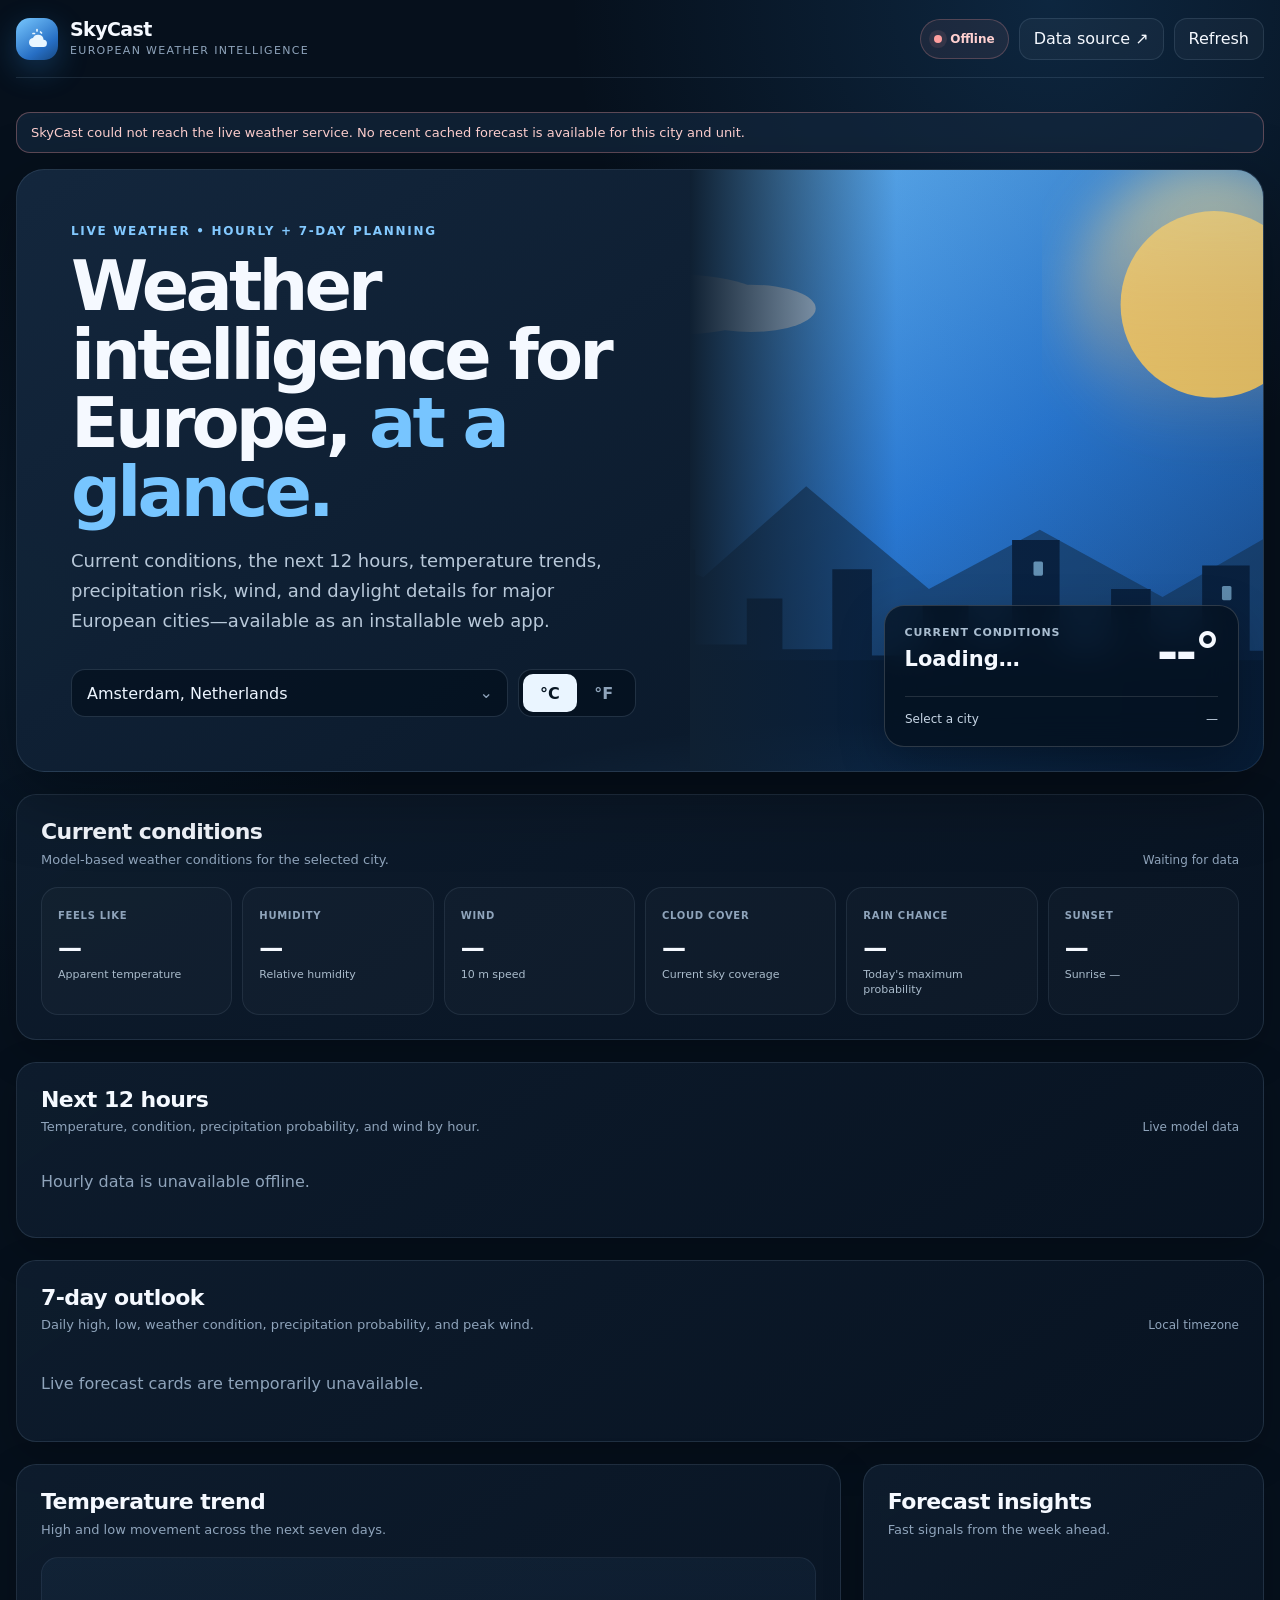
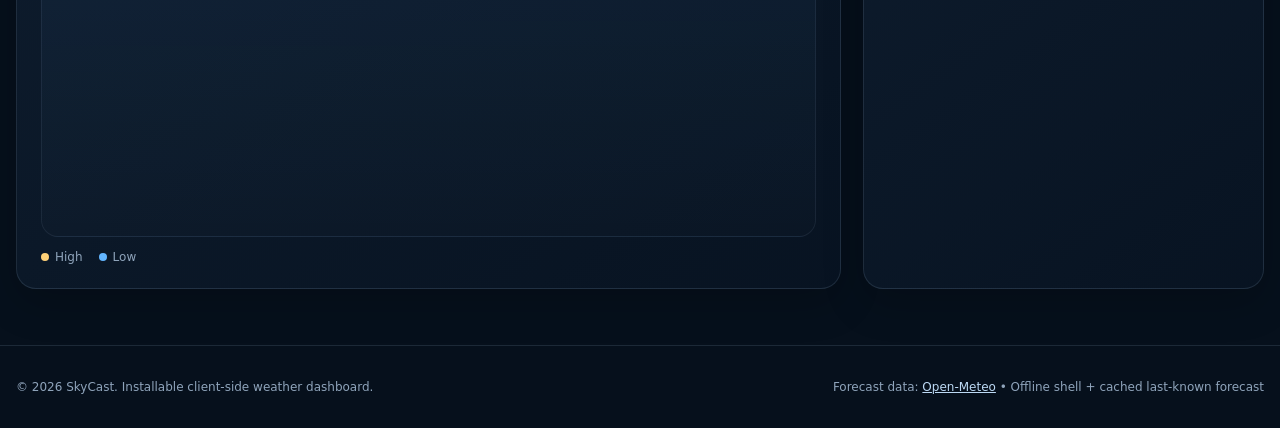
==== commit bfafbe59: "Add hourly outlook and offline forecast resilience" ====
--- a/index.html
+++ b/index.html
@@ -4,7 +4,9 @@
   <meta charset="utf-8">
   <meta name="viewport" content="width=device-width, initial-scale=1">
   <meta name="theme-color" content="#07111f">
-  <meta name="description" content="SkyCast is a modern seven-day European weather dashboard powered by Open-Meteo live forecast data.">
+  <meta name="description" content="SkyCast is an installable European weather dashboard with live current conditions, hourly outlooks, and seven-day Open-Meteo forecasts.">
+  <link rel="manifest" href="manifest.webmanifest">
+  <link rel="icon" href="assets/app-icon.svg" type="image/svg+xml">
   <title>SkyCast — European Weather Dashboard</title>
   <style>
     :root {
@@ -25,10 +27,10 @@
       --shadow: 0 22px 70px rgba(0,0,0,.34);
       --radius-xl: 28px;
       --radius-lg: 20px;
-      --radius-md: 15px;
     }
 
     * { box-sizing: border-box; }
+    [hidden] { display: none !important; }
     html { scroll-behavior: smooth; }
     body {
       margin: 0;
@@ -57,16 +59,22 @@
     .brand-copy span { display: block; margin-top: 5px; color: var(--muted); font-size: 11px; letter-spacing: .12em; text-transform: uppercase; }
     .top-actions { display: flex; align-items: center; gap: 10px; }
     .live-pill { display: inline-flex; align-items: center; gap: 8px; min-height: 40px; padding: 0 13px; border-radius: 999px; border: 1px solid rgba(117,230,176,.18); background: rgba(117,230,176,.07); color: #c9f9e2; font-size: 12px; font-weight: 800; }
+    .live-pill.cached { border-color: rgba(255,209,120,.22); background: rgba(255,209,120,.07); color: #ffe8b7; }
+    .live-pill.offline { border-color: rgba(255,159,159,.24); background: rgba(255,159,159,.07); color: #ffd0d0; }
     .live-dot { width: 8px; height: 8px; border-radius: 50%; background: var(--success); box-shadow: 0 0 0 5px rgba(117,230,176,.1); }
+    .cached .live-dot { background: var(--warm); box-shadow: 0 0 0 5px rgba(255,209,120,.1); }
+    .offline .live-dot { background: var(--danger); box-shadow: 0 0 0 5px rgba(255,159,159,.1); }
     .ghost-btn, .source-link { min-height: 42px; display: inline-flex; align-items: center; justify-content: center; gap: 8px; padding: 0 14px; border-radius: 13px; border: 1px solid var(--border); background: rgba(255,255,255,.035); text-decoration: none; cursor: pointer; transition: .2s ease; }
     .ghost-btn:hover, .source-link:hover { border-color: rgba(99,182,255,.5); background: rgba(99,182,255,.08); }
     .ghost-btn:disabled { opacity: .55; cursor: progress; }
+    .install-btn { border-color: rgba(99,182,255,.35); background: rgba(99,182,255,.10); color: #dff1ff; font-weight: 800; }
 
     main { padding: 34px 0 56px; }
     .dashboard { display: grid; gap: 22px; }
     .status { display: none; margin-bottom: 16px; padding: 12px 14px; border-radius: 14px; color: #cfe1f1; border: 1px solid var(--border); background: rgba(20,40,62,.72); font-size: 13px; }
     .status.show { display: block; }
     .status.error { border-color: rgba(255,159,159,.32); color: #ffd0d0; }
+    .status.cached { border-color: rgba(255,209,120,.24); color: #ffe5ae; }
 
     .hero { position: relative; overflow: hidden; display: grid; grid-template-columns: minmax(0,1.08fr) minmax(360px,.92fr); min-height: 430px; border: 1px solid var(--border); border-radius: var(--radius-xl); background: linear-gradient(145deg,rgba(20,40,62,.96),rgba(8,22,38,.96)); box-shadow: var(--shadow); }
     .hero::after { content: ""; position: absolute; inset: auto -10% -55% 25%; height: 380px; background: radial-gradient(closest-side,rgba(84,175,255,.18),transparent); pointer-events: none; }
@@ -107,6 +115,13 @@
     .metric strong { display: block; margin-top: 12px; font-size: 24px; line-height: 1.1; font-weight: 850; letter-spacing: -.035em; }
     .metric small { display: block; margin-top: 7px; color: #a9bbcb; font-size: 11px; line-height: 1.35; }
 
+    .hourly-grid { display: grid; grid-auto-flow: column; grid-auto-columns: minmax(108px,1fr); gap: 10px; overflow-x: auto; overscroll-behavior-inline: contain; scrollbar-width: thin; padding-bottom: 4px; }
+    .hour-card { min-width: 108px; padding: 14px; border: 1px solid rgba(160,190,220,.10); border-radius: 16px; background: rgba(255,255,255,.022); }
+    .hour-time { color: #cfe0f0; font-size: 12px; font-weight: 800; }
+    .hour-glyph { margin: 14px 0 10px; font-size: 25px; }
+    .hour-temp { font-size: 21px; font-weight: 850; }
+    .hour-meta { display: grid; gap: 4px; margin-top: 9px; color: #8fa4bb; font-size: 10px; }
+
     .forecast-grid { display: grid; grid-template-columns: repeat(7,minmax(130px,1fr)); gap: 10px; overflow-x: auto; padding-bottom: 2px; }
     .forecast-card { min-width: 132px; padding: 16px 14px; border-radius: 17px; border: 1px solid rgba(160,190,220,.11); background: rgba(255,255,255,.025); transition: .2s ease; }
     .forecast-card:hover { transform: translateY(-3px); border-color: rgba(99,182,255,.32); background: rgba(99,182,255,.055); }
@@ -141,6 +156,7 @@
 
     @media (max-width: 1080px) { .metrics { grid-template-columns: repeat(3,1fr); } .section-grid { grid-template-columns: 1fr; } }
     @media (max-width: 900px) { .hero { grid-template-columns: 1fr; } .hero-art { min-height: 360px; } .top-actions .source-link { display: none; } }
+    @media (max-width: 700px) { .top-actions { gap: 7px; } .install-btn { display: none !important; } }
     @media (max-width: 640px) { .app-shell { width: min(100% - 20px,1320px); } .topbar { min-height: 68px; } .brand-copy span, .live-pill { display: none; } main { padding-top: 20px; } .hero-content { padding: 26px 20px 28px; } .hero h1 { font-size: 42px; } .hero-art { min-height: 300px; } .condition-float { right: 14px; bottom: 14px; width: calc(100% - 28px); } .metrics { grid-template-columns: repeat(2,1fr); } .panel-pad { padding: 18px; } .panel-head { align-items: flex-start; flex-direction: column; } .footer-inner { align-items: flex-start; flex-direction: column; justify-content: center; padding: 20px 0; } }
     @media (prefers-reduced-motion: reduce) { *, *::before, *::after { scroll-behavior: auto!important; animation-duration: .001ms!important; animation-iteration-count: 1!important; transition-duration: .001ms!important; } }
   </style>
@@ -154,7 +170,8 @@
         <span class="brand-copy"><strong>SkyCast</strong><span>European weather intelligence</span></span>
       </a>
       <div class="top-actions">
-        <span class="live-pill"><i class="live-dot" aria-hidden="true"></i>Live forecast</span>
+        <span class="live-pill" id="connectionPill"><i class="live-dot" aria-hidden="true"></i><span id="connectionLabel">Live forecast</span></span>
+        <button class="ghost-btn install-btn" id="installBtn" type="button" hidden>Install app</button>
         <a class="source-link" href="https://open-meteo.com/en/docs" target="_blank" rel="noopener">Data source ↗</a>
         <button class="ghost-btn" id="refreshBtn" type="button">Refresh</button>
       </div>
@@ -168,9 +185,9 @@
         <section class="hero" aria-labelledby="hero-title">
           <div class="hero-content">
             <div>
-              <p class="eyebrow">Live weather • 7-day planning</p>
+              <p class="eyebrow">Live weather • hourly + 7-day planning</p>
               <h1 id="hero-title">Weather intelligence for Europe, <span>at a glance.</span></h1>
-              <p class="hero-sub">Current conditions, temperature trends, precipitation risk, wind, and daylight details for major European cities—without an API key or backend.</p>
+              <p class="hero-sub">Current conditions, the next 12 hours, temperature trends, precipitation risk, wind, and daylight details for major European cities—available as an installable web app.</p>
             </div>
             <div class="control-row">
               <label class="select-wrap"><span style="position:absolute;width:1px;height:1px;overflow:hidden;clip:rect(0 0 0 0)">Choose city</span><select id="city" aria-label="Choose a European city"></select></label>
@@ -204,6 +221,11 @@
           </div>
         </section>
 
+        <section class="panel panel-pad" aria-label="Next twelve hours">
+          <div class="panel-head"><div><h2 class="panel-title">Next 12 hours</h2><p class="panel-copy">Temperature, condition, precipitation probability, and wind by hour.</p></div><span id="cacheLabel" class="last-updated">Live model data</span></div>
+          <div id="hourlyGrid" class="hourly-grid"></div>
+        </section>
+
         <section class="panel panel-pad" aria-label="Seven day forecast">
           <div class="panel-head"><div><h2 class="panel-title">7-day outlook</h2><p class="panel-copy">Daily high, low, weather condition, precipitation probability, and peak wind.</p></div><span id="timezoneLabel" class="last-updated">Local timezone</span></div>
           <div id="forecastGrid" class="forecast-grid"></div>
@@ -226,8 +248,8 @@
 
   <footer>
     <div class="app-shell footer-inner">
-      <span>© <span id="year"></span> SkyCast. Client-side weather dashboard.</span>
-      <span>Forecast data: <a href="https://open-meteo.com/" target="_blank" rel="noopener">Open-Meteo</a> • No API key required</span>
+      <span>© <span id="year"></span> SkyCast. Installable client-side weather dashboard.</span>
+      <span>Forecast data: <a href="https://open-meteo.com/" target="_blank" rel="noopener">Open-Meteo</a> • Offline shell + cached last-known forecast</span>
     </div>
   </footer>
 
@@ -256,12 +278,14 @@
     };
 
     const els = Object.fromEntries([
-      "city","unitC","unitF","refreshBtn","status","forecastGrid","chart","insights","heroArtwork","currentCondition","currentTemp","currentCity","forecastTime","lastUpdated","timezoneLabel","feelsMetric","humidityMetric","windMetric","windDetail","cloudMetric","rainMetric","sunsetMetric","sunriseDetail"
+      "city","unitC","unitF","refreshBtn","installBtn","status","connectionPill","connectionLabel","forecastGrid","hourlyGrid","chart","insights","heroArtwork","currentCondition","currentTemp","currentCity","forecastTime","lastUpdated","timezoneLabel","cacheLabel","feelsMetric","humidityMetric","windMetric","windDetail","cloudMetric","rainMetric","sunsetMetric","sunriseDetail"
     ].map(id => [id, document.getElementById(id)]));
 
+    const CACHE_TTL_MS = 24 * 60 * 60 * 1000;
     let unit = localStorage.getItem("skycastUnit") || "celsius";
     let activeController = null;
     let loadSequence = 0;
+    let deferredInstallPrompt = null;
     document.getElementById("year").textContent = new Date().getFullYear();
 
     CITIES.forEach((city,index) => { const option = document.createElement("option"); option.value = index; option.textContent = city.name; els.city.appendChild(option); });
@@ -270,30 +294,61 @@
 
     function wmo(code) { return WMO[Number(code)] || ["Variable conditions","☁","cloud"]; }
     function syncUnitButtons() { const c = unit === "celsius"; els.unitC.classList.toggle("active",c); els.unitF.classList.toggle("active",!c); els.unitC.setAttribute("aria-pressed",String(c)); els.unitF.setAttribute("aria-pressed",String(!c)); }
-    function showStatus(message,error=false) { els.status.textContent = message; els.status.classList.toggle("show",Boolean(message)); els.status.classList.toggle("error",error); }
+    function showStatus(message,error=false,cached=false) { els.status.textContent = message; els.status.classList.toggle("show",Boolean(message)); els.status.classList.toggle("error",error); els.status.classList.toggle("cached",cached); }
     function formatTemp(value) { return Number.isFinite(Number(value)) ? `${Math.round(Number(value))}°` : "—"; }
     function formatPct(value) { return Number.isFinite(Number(value)) ? `${Math.round(Number(value))}%` : "—"; }
     function formatTime(localIso) { if (!localIso || !String(localIso).includes("T")) return "—"; const [h,m] = String(localIso).split("T")[1].split(":"); const hour = Number(h); const suffix = hour >= 12 ? "PM" : "AM"; return `${hour % 12 || 12}:${m} ${suffix}`; }
+    function formatHour(localIso) { return formatTime(localIso); }
     function windDirection(degrees) { if (!Number.isFinite(Number(degrees))) return ""; const dirs = ["N","NE","E","SE","S","SW","W","NW"]; return dirs[Math.round(Number(degrees)/45)%8]; }
+    function ageLabel(savedAt) { const minutes = Math.max(1,Math.round((Date.now()-savedAt)/60000)); if (minutes < 60) return `${minutes} min ago`; const hours = Math.round(minutes/60); return `${hours} hr${hours === 1 ? "" : "s"} ago`; }
+    function cacheKey(city) { return `skycastForecast:v3:${city.lat}:${city.lon}:${unit}`; }
+
+    function setConnectionState(mode) {
+      els.connectionPill.classList.toggle("cached",mode === "cached");
+      els.connectionPill.classList.toggle("offline",mode === "offline");
+      els.connectionLabel.textContent = mode === "cached" ? "Cached forecast" : mode === "offline" ? "Offline" : "Live forecast";
+    }
 
     function buildURL(city) {
       const params = new URLSearchParams({
         latitude:String(city.lat), longitude:String(city.lon), timezone:"auto", forecast_days:"7",
         temperature_unit:unit, wind_speed_unit:unit === "fahrenheit" ? "mph" : "kmh", precipitation_unit:unit === "fahrenheit" ? "inch" : "mm",
         current:"temperature_2m,relative_humidity_2m,apparent_temperature,precipitation,weather_code,cloud_cover,wind_speed_10m,wind_direction_10m,wind_gusts_10m,is_day",
+        hourly:"temperature_2m,apparent_temperature,precipitation_probability,weather_code,wind_speed_10m,is_day",
         daily:"weather_code,temperature_2m_max,temperature_2m_min,apparent_temperature_max,apparent_temperature_min,precipitation_probability_max,precipitation_sum,wind_speed_10m_max,wind_gusts_10m_max,sunrise,sunset"
       });
       return `https://api.open-meteo.com/v1/forecast?${params}`;
     }
 
     function normalize(api) {
-      const d = api.daily || {};
-      if (!api.current || !Array.isArray(d.time) || d.time.length < 1) throw new Error("Forecast payload is incomplete");
+      const d = api.daily || {}, h = api.hourly || {};
+      if (!api.current || !Array.isArray(d.time) || d.time.length < 1 || !Array.isArray(h.time) || h.time.length < 1) throw new Error("Forecast payload is incomplete");
       const days = d.time.slice(0,7).map((date,index) => ({
         date, code:d.weather_code?.[index], high:d.temperature_2m_max?.[index], low:d.temperature_2m_min?.[index], feelsHigh:d.apparent_temperature_max?.[index], feelsLow:d.apparent_temperature_min?.[index],
         rainChance:d.precipitation_probability_max?.[index], precipitation:d.precipitation_sum?.[index], wind:d.wind_speed_10m_max?.[index], gust:d.wind_gusts_10m_max?.[index], sunrise:d.sunrise?.[index], sunset:d.sunset?.[index]
       }));
-      return {current:api.current, days, timezone:api.timezone || "Local time", timezoneAbbr:api.timezone_abbreviation || ""};
+      const currentHour = `${String(api.current.time || "").slice(0,13)}:00`;
+      let start = h.time.findIndex(time => time >= currentHour);
+      if (start < 0) start = 0;
+      const hours = h.time.slice(start,start+12).map((time,offset) => {
+        const index = start + offset;
+        return {time, temp:h.temperature_2m?.[index], feels:h.apparent_temperature?.[index], rainChance:h.precipitation_probability?.[index], code:h.weather_code?.[index], wind:h.wind_speed_10m?.[index], isDay:h.is_day?.[index]};
+      });
+      return {current:api.current, days, hours, timezone:api.timezone || "Local time", timezoneAbbr:api.timezone_abbreviation || ""};
+    }
+
+    function saveCachedForecast(city,data) {
+      try { localStorage.setItem(cacheKey(city),JSON.stringify({savedAt:Date.now(),data})); } catch (error) { console.warn("SkyCast cache write skipped",error); }
+    }
+
+    function readCachedForecast(city) {
+      try {
+        const raw = localStorage.getItem(cacheKey(city));
+        if (!raw) return null;
+        const cached = JSON.parse(raw);
+        if (!cached?.savedAt || !cached?.data || Date.now()-cached.savedAt > CACHE_TTL_MS) { localStorage.removeItem(cacheKey(city)); return null; }
+        return cached;
+      } catch (error) { console.warn("SkyCast cache read skipped",error); return null; }
     }
 
     function renderHero(city,data) {
@@ -313,12 +368,21 @@
       els.feelsMetric.textContent = formatTemp(c.apparent_temperature);
       els.humidityMetric.textContent = formatPct(c.relative_humidity_2m);
       els.windMetric.textContent = Number.isFinite(Number(c.wind_speed_10m)) ? `${Math.round(c.wind_speed_10m)} ${windUnit}` : "—";
-      const direction = windDirection(c.wind_direction_10m); els.windDetail.textContent = direction ? `${direction} • gusts ${Math.round(c.wind_gusts_10m || 0)} ${windUnit}` : `10 m wind speed`;
+      const direction = windDirection(c.wind_direction_10m); els.windDetail.textContent = direction ? `${direction} • gusts ${Math.round(c.wind_gusts_10m || 0)} ${windUnit}` : "10 m wind speed";
       els.cloudMetric.textContent = formatPct(c.cloud_cover);
       els.rainMetric.textContent = formatPct(today.rainChance);
       els.sunsetMetric.textContent = formatTime(today.sunset);
       els.sunriseDetail.textContent = `Sunrise ${formatTime(today.sunrise)}`;
       els.timezoneLabel.textContent = data.timezone;
+    }
+
+    function renderHourly(hours) {
+      const windUnit = unit === "fahrenheit" ? "mph" : "km/h";
+      els.hourlyGrid.innerHTML = hours.map((hour,index) => {
+        const [label,glyph] = wmo(hour.code);
+        const timeLabel = index === 0 ? "Now" : formatHour(hour.time);
+        return `<article class="hour-card" aria-label="${timeLabel}: ${label}, ${formatTemp(hour.temp)}, rain ${formatPct(hour.rainChance)}"><div class="hour-time">${timeLabel}</div><div class="hour-glyph" aria-hidden="true">${glyph}</div><div class="hour-temp">${formatTemp(hour.temp)}</div><div class="hour-meta"><span>${label}</span><span>Rain ${formatPct(hour.rainChance)}</span><span>Wind ${Number.isFinite(Number(hour.wind)) ? `${Math.round(hour.wind)} ${windUnit}` : "—"}</span></div></article>`;
+      }).join("");
     }
 
     function renderForecast(days) {
@@ -361,9 +425,39 @@
       els.insights.innerHTML = data.map(([icon,title,copy])=>`<div class="insight"><div class="insight-icon" aria-hidden="true">${icon}</div><div><strong>${title}</strong><span>${copy}</span></div></div>`).join("");
     }
 
+    function renderData(city,data,{cached=false,savedAt=null}={}) {
+      renderHero(city,data); renderMetrics(data); renderHourly(data.hours || []); renderForecast(data.days); renderChart(data.days); renderInsights(data.days);
+      if (cached && savedAt) {
+        const age = ageLabel(savedAt);
+        els.lastUpdated.textContent = `Cached ${age}`;
+        els.cacheLabel.textContent = `Last successful update ${age}`;
+        setConnectionState("cached");
+      } else {
+        els.lastUpdated.textContent = `Updated ${String(data.current.time || "").replace("T"," ")}${data.timezoneAbbr ? ` ${data.timezoneAbbr}` : ""}`;
+        els.cacheLabel.textContent = "Live model data";
+        setConnectionState("live");
+      }
+    }
+
     function renderLoading() {
+      els.hourlyGrid.innerHTML = Array.from({length:8},()=>`<div class="hour-card"><div class="skeleton" style="height:13px;width:48px"></div><div class="skeleton" style="height:28px;width:34px;margin:14px 0 10px"></div><div class="skeleton" style="height:22px;width:52px"></div><div class="skeleton" style="height:30px;margin-top:9px"></div></div>`).join("");
       els.forecastGrid.innerHTML = Array.from({length:7},()=>`<div class="forecast-card"><div class="skeleton" style="height:14px;width:46px"></div><div class="skeleton" style="height:11px;width:60px;margin-top:8px"></div><div class="skeleton" style="height:48px;width:48px;margin:18px 0 14px"></div><div class="skeleton" style="height:30px"></div><div class="skeleton" style="height:22px;width:72px;margin-top:12px"></div></div>`).join("");
       els.chart.innerHTML = `<div class="skeleton" style="position:absolute;inset:18px"></div>`;
+    }
+
+    function showCachedOrUnavailable(city,message) {
+      const cached = readCachedForecast(city);
+      if (cached) {
+        renderData(city,cached.data,{cached:true,savedAt:cached.savedAt});
+        showStatus(`${message} Showing the last successful forecast from ${ageLabel(cached.savedAt)}.`,false,true);
+        return true;
+      }
+      setConnectionState("offline");
+      showStatus(`${message} No recent cached forecast is available for this city and unit.`,true);
+      els.hourlyGrid.innerHTML = `<div style="color:#8fa4bb;padding:18px 0">Hourly data is unavailable offline.</div>`;
+      els.forecastGrid.innerHTML = `<div style="grid-column:1/-1;color:#8fa4bb;padding:22px 0">Live forecast cards are temporarily unavailable.</div>`;
+      els.chart.innerHTML = ""; els.insights.innerHTML = "";
+      return false;
     }
 
     async function loadForecast() {
@@ -371,19 +465,26 @@
       if (activeController) activeController.abort();
       activeController = new AbortController();
       const city = CITIES[Number(els.city.value)];
+
+      if (!navigator.onLine) {
+        els.refreshBtn.disabled = false;
+        showCachedOrUnavailable(city,"SkyCast is offline.");
+        return;
+      }
+
       showStatus(`Updating live forecast for ${city.name}…`); renderLoading(); els.refreshBtn.disabled = true;
       try {
-        const response = await fetch(buildURL(city), {cache:"no-store",signal:activeController.signal});
+        const response = await fetch(buildURL(city),{cache:"no-store",signal:activeController.signal});
         if (!response.ok) throw new Error(`Weather service returned ${response.status}`);
         const api = await response.json(); if (sequence !== loadSequence) return;
         const data = normalize(api);
-        renderHero(city,data); renderMetrics(data); renderForecast(data.days); renderChart(data.days); renderInsights(data.days);
-        els.lastUpdated.textContent = `Updated ${String(data.current.time || "").replace("T"," ")}${data.timezoneAbbr ? ` ${data.timezoneAbbr}` : ""}`;
+        saveCachedForecast(city,data);
+        renderData(city,data);
         showStatus("");
       } catch (error) {
         if (error.name === "AbortError") return;
-        console.error(error); showStatus("SkyCast could not load live weather data. Please retry in a moment.",true);
-        els.forecastGrid.innerHTML = `<div style="grid-column:1/-1;color:#8fa4bb;padding:22px 0">Live forecast cards are temporarily unavailable.</div>`; els.chart.innerHTML = ""; els.insights.innerHTML = "";
+        console.error(error);
+        showCachedOrUnavailable(city,"SkyCast could not reach the live weather service.");
       } finally { if (sequence === loadSequence) els.refreshBtn.disabled = false; }
     }
 
@@ -391,7 +492,31 @@
     els.unitC.addEventListener("click",()=>{ unit="celsius"; localStorage.setItem("skycastUnit",unit); syncUnitButtons(); loadForecast(); });
     els.unitF.addEventListener("click",()=>{ unit="fahrenheit"; localStorage.setItem("skycastUnit",unit); syncUnitButtons(); loadForecast(); });
     els.refreshBtn.addEventListener("click",loadForecast);
-    syncUnitButtons(); loadForecast();
+
+    window.addEventListener("online",()=>{ setConnectionState("live"); loadForecast(); });
+    window.addEventListener("offline",()=>{ const city = CITIES[Number(els.city.value)]; showCachedOrUnavailable(city,"Network connection lost."); });
+
+    window.addEventListener("beforeinstallprompt",event => {
+      event.preventDefault();
+      deferredInstallPrompt = event;
+      els.installBtn.hidden = false;
+    });
+    els.installBtn.addEventListener("click",async() => {
+      if (!deferredInstallPrompt) return;
+      deferredInstallPrompt.prompt();
+      await deferredInstallPrompt.userChoice;
+      deferredInstallPrompt = null;
+      els.installBtn.hidden = true;
+    });
+    window.addEventListener("appinstalled",()=>{ deferredInstallPrompt = null; els.installBtn.hidden = true; });
+
+    if ("serviceWorker" in navigator) {
+      window.addEventListener("load",()=>navigator.serviceWorker.register("./sw.js").catch(error=>console.warn("Service worker registration failed",error)));
+    }
+
+    syncUnitButtons();
+    setConnectionState(navigator.onLine ? "live" : "offline");
+    loadForecast();
   </script>
 </body>
-</html>+</html>
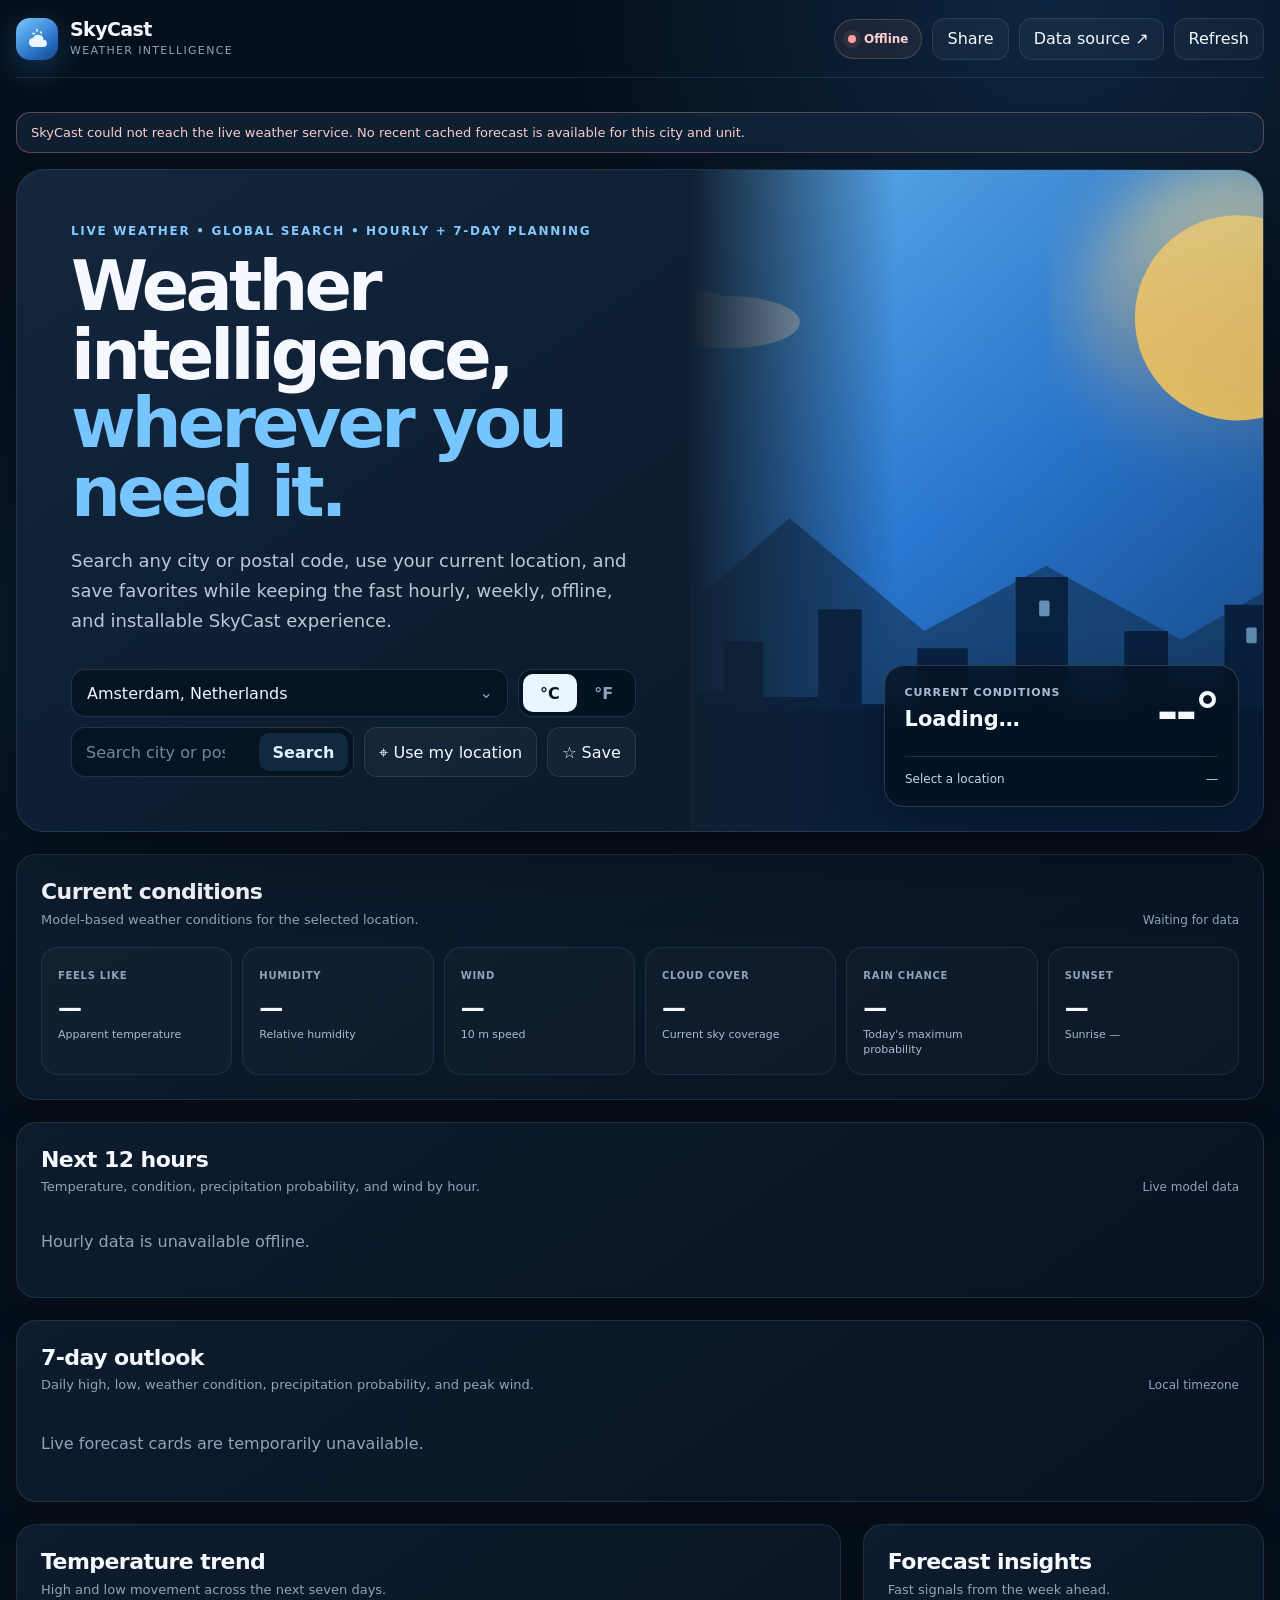
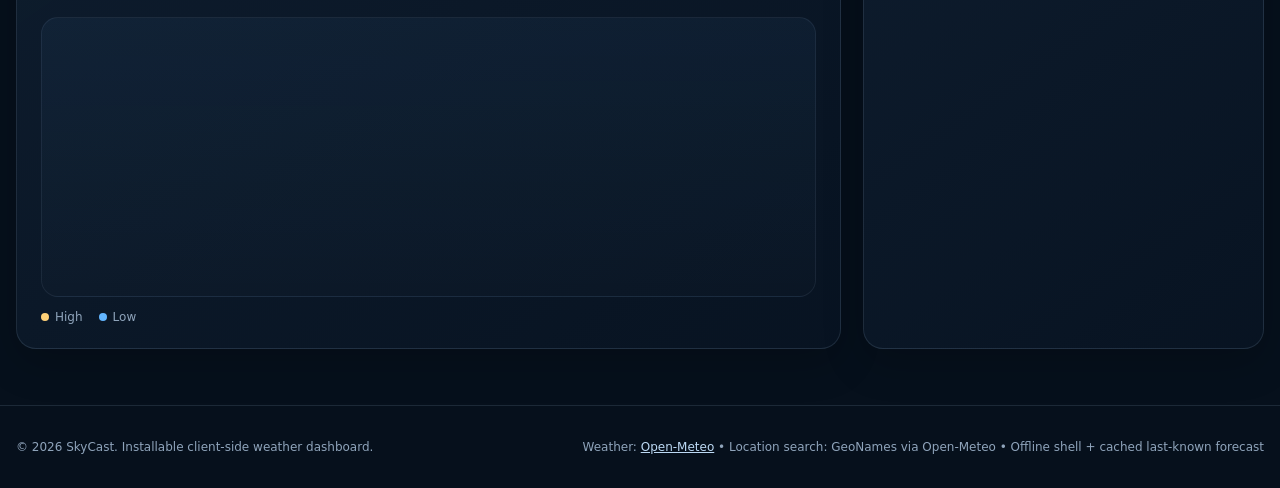
==== commit 8b4de5ad: "Add global location search, favorites, geolocation, and sharing UI" ====
--- a/index.html
+++ b/index.html
@@ -4,174 +4,27 @@
   <meta charset="utf-8">
   <meta name="viewport" content="width=device-width, initial-scale=1">
   <meta name="theme-color" content="#07111f">
-  <meta name="description" content="SkyCast is an installable European weather dashboard with live current conditions, hourly outlooks, and seven-day Open-Meteo forecasts.">
+  <meta name="description" content="SkyCast is an installable weather intelligence dashboard with global location search, live current conditions, hourly outlooks, and seven-day Open-Meteo forecasts.">
   <link rel="manifest" href="manifest.webmanifest">
   <link rel="icon" href="assets/app-icon.svg" type="image/svg+xml">
-  <title>SkyCast — European Weather Dashboard</title>
-  <style>
-    :root {
-      color-scheme: dark;
-      --bg: #06101c;
-      --surface: #0b1726;
-      --surface-2: #101f31;
-      --surface-3: #14283e;
-      --border: rgba(160,190,220,.14);
-      --text: #f5f9ff;
-      --muted: #8fa4bb;
-      --blue: #63b6ff;
-      --blue-2: #2f8ee5;
-      --cyan: #68e0df;
-      --warm: #ffd178;
-      --danger: #ff9f9f;
-      --success: #75e6b0;
-      --shadow: 0 22px 70px rgba(0,0,0,.34);
-      --radius-xl: 28px;
-      --radius-lg: 20px;
-    }
-
-    * { box-sizing: border-box; }
-    [hidden] { display: none !important; }
-    html { scroll-behavior: smooth; }
-    body {
-      margin: 0;
-      min-height: 100vh;
-      font-family: Inter, ui-sans-serif, system-ui, -apple-system, BlinkMacSystemFont, "Segoe UI", sans-serif;
-      color: var(--text);
-      background:
-        radial-gradient(circle at 82% 0%, rgba(42,127,205,.20), transparent 30rem),
-        radial-gradient(circle at 0% 30%, rgba(29,92,150,.12), transparent 26rem),
-        var(--bg);
-    }
-
-    button, select { font: inherit; color: inherit; }
-    a { color: inherit; }
-    button:focus-visible, select:focus-visible, a:focus-visible { outline: 3px solid rgba(99,182,255,.6); outline-offset: 3px; }
-
-    .skip-link { position: fixed; left: 12px; top: 12px; z-index: 100; transform: translateY(-160%); padding: 10px 14px; border-radius: 10px; background: #fff; color: #06101c; font-weight: 800; }
-    .skip-link:focus { transform: translateY(0); }
-    .app-shell { width: min(1320px, calc(100% - 32px)); margin: 0 auto; }
-
-    .topbar { min-height: 78px; display: flex; align-items: center; justify-content: space-between; gap: 24px; border-bottom: 1px solid var(--border); }
-    .brand { display: flex; align-items: center; gap: 12px; text-decoration: none; }
-    .brand-mark { width: 42px; height: 42px; border-radius: 14px; display: grid; place-items: center; background: linear-gradient(145deg,#78c8ff,#266ec4 68%,#174881); box-shadow: 0 10px 30px rgba(47,142,229,.28); }
-    .brand-mark svg { width: 24px; height: 24px; }
-    .brand-copy strong { display: block; font-size: 19px; line-height: 1; font-weight: 850; letter-spacing: -.03em; }
-    .brand-copy span { display: block; margin-top: 5px; color: var(--muted); font-size: 11px; letter-spacing: .12em; text-transform: uppercase; }
-    .top-actions { display: flex; align-items: center; gap: 10px; }
-    .live-pill { display: inline-flex; align-items: center; gap: 8px; min-height: 40px; padding: 0 13px; border-radius: 999px; border: 1px solid rgba(117,230,176,.18); background: rgba(117,230,176,.07); color: #c9f9e2; font-size: 12px; font-weight: 800; }
-    .live-pill.cached { border-color: rgba(255,209,120,.22); background: rgba(255,209,120,.07); color: #ffe8b7; }
-    .live-pill.offline { border-color: rgba(255,159,159,.24); background: rgba(255,159,159,.07); color: #ffd0d0; }
-    .live-dot { width: 8px; height: 8px; border-radius: 50%; background: var(--success); box-shadow: 0 0 0 5px rgba(117,230,176,.1); }
-    .cached .live-dot { background: var(--warm); box-shadow: 0 0 0 5px rgba(255,209,120,.1); }
-    .offline .live-dot { background: var(--danger); box-shadow: 0 0 0 5px rgba(255,159,159,.1); }
-    .ghost-btn, .source-link { min-height: 42px; display: inline-flex; align-items: center; justify-content: center; gap: 8px; padding: 0 14px; border-radius: 13px; border: 1px solid var(--border); background: rgba(255,255,255,.035); text-decoration: none; cursor: pointer; transition: .2s ease; }
-    .ghost-btn:hover, .source-link:hover { border-color: rgba(99,182,255,.5); background: rgba(99,182,255,.08); }
-    .ghost-btn:disabled { opacity: .55; cursor: progress; }
-    .install-btn { border-color: rgba(99,182,255,.35); background: rgba(99,182,255,.10); color: #dff1ff; font-weight: 800; }
-
-    main { padding: 34px 0 56px; }
-    .dashboard { display: grid; gap: 22px; }
-    .status { display: none; margin-bottom: 16px; padding: 12px 14px; border-radius: 14px; color: #cfe1f1; border: 1px solid var(--border); background: rgba(20,40,62,.72); font-size: 13px; }
-    .status.show { display: block; }
-    .status.error { border-color: rgba(255,159,159,.32); color: #ffd0d0; }
-    .status.cached { border-color: rgba(255,209,120,.24); color: #ffe5ae; }
-
-    .hero { position: relative; overflow: hidden; display: grid; grid-template-columns: minmax(0,1.08fr) minmax(360px,.92fr); min-height: 430px; border: 1px solid var(--border); border-radius: var(--radius-xl); background: linear-gradient(145deg,rgba(20,40,62,.96),rgba(8,22,38,.96)); box-shadow: var(--shadow); }
-    .hero::after { content: ""; position: absolute; inset: auto -10% -55% 25%; height: 380px; background: radial-gradient(closest-side,rgba(84,175,255,.18),transparent); pointer-events: none; }
-    .hero-content { position: relative; z-index: 2; padding: clamp(28px,5vw,54px); display: flex; flex-direction: column; justify-content: space-between; }
-    .eyebrow { margin: 0 0 14px; color: #83c9ff; font-size: 12px; font-weight: 800; letter-spacing: .14em; text-transform: uppercase; }
-    .hero h1 { margin: 0; max-width: 760px; font-size: clamp(38px,6vw,70px); line-height: .98; font-weight: 850; letter-spacing: -.055em; }
-    .hero h1 span { color: #77c5ff; }
-    .hero-sub { max-width: 650px; margin: 20px 0 0; color: #b8c8d9; font-size: clamp(15px,2vw,18px); line-height: 1.65; }
-    .control-row { display: flex; flex-wrap: wrap; gap: 10px; margin-top: 34px; }
-    .select-wrap { position: relative; min-width: min(330px,100%); flex: 1 1 280px; }
-    .select-wrap::after { content: "⌄"; position: absolute; right: 15px; top: 50%; transform: translateY(-55%); color: var(--muted); pointer-events: none; }
-    select { width: 100%; min-height: 48px; appearance: none; padding: 0 42px 0 15px; border: 1px solid rgba(160,190,220,.18); border-radius: 14px; background: rgba(3,14,26,.62); color: #eef6ff; }
-    .unit-toggle { display: inline-flex; padding: 4px; border-radius: 14px; background: rgba(3,14,26,.62); border: 1px solid rgba(160,190,220,.18); }
-    .unit-toggle button { min-width: 54px; min-height: 38px; border: 0; border-radius: 10px; background: transparent; color: var(--muted); cursor: pointer; font-weight: 800; }
-    .unit-toggle button.active { background: #eaf5ff; color: #071522; }
-
-    .hero-art { position: relative; min-height: 430px; overflow: hidden; }
-    .hero-art img { width: 100%; height: 100%; object-fit: cover; display: block; }
-    .hero-art::before { content: ""; position: absolute; z-index: 1; inset: 0; background: linear-gradient(90deg,#0f2032 0%,rgba(15,32,50,.08) 36%,rgba(5,13,22,.15) 100%); }
-    .condition-float { position: absolute; z-index: 2; right: 24px; bottom: 24px; width: min(355px,calc(100% - 48px)); padding: 20px; border-radius: 20px; border: 1px solid rgba(255,255,255,.16); background: rgba(5,17,29,.76); backdrop-filter: blur(16px); box-shadow: 0 16px 45px rgba(0,0,0,.26); }
-    .condition-top { display: flex; justify-content: space-between; gap: 16px; align-items: flex-start; }
-    .condition-label { color: #a9bdd0; font-size: 11px; font-weight: 800; text-transform: uppercase; letter-spacing: .08em; }
-    .condition-name { margin-top: 8px; font-size: 21px; line-height: 1.2; font-weight: 800; }
-    .condition-temp { font-size: 52px; line-height: 1; font-weight: 850; letter-spacing: -.05em; }
-    .condition-meta { display: grid; grid-template-columns: 1fr auto; gap: 12px; margin-top: 18px; padding-top: 15px; border-top: 1px solid rgba(255,255,255,.12); color: #c8d7e6; font-size: 12px; }
-
-    .panel { border: 1px solid var(--border); border-radius: var(--radius-lg); background: linear-gradient(145deg,rgba(14,29,46,.94),rgba(8,20,34,.96)); box-shadow: 0 14px 42px rgba(0,0,0,.2); }
-    .panel-pad { padding: 24px; }
-    .panel-head { display: flex; align-items: flex-end; justify-content: space-between; gap: 18px; margin-bottom: 20px; }
-    .panel-title { margin: 0; font-size: 22px; line-height: 1.15; font-weight: 820; letter-spacing: -.025em; }
-    .panel-copy { margin: 7px 0 0; color: var(--muted); font-size: 13px; }
-    .last-updated { color: var(--muted); font-size: 12px; white-space: nowrap; }
-    .section-grid { display: grid; grid-template-columns: minmax(0,1.48fr) minmax(320px,.72fr); gap: 22px; }
-
-    .metrics { display: grid; grid-template-columns: repeat(6,minmax(0,1fr)); gap: 10px; }
-    .metric { min-height: 116px; padding: 16px; border: 1px solid rgba(160,190,220,.11); border-radius: 17px; background: rgba(255,255,255,.025); }
-    .metric span { color: var(--muted); font-size: 10px; font-weight: 800; text-transform: uppercase; letter-spacing: .07em; }
-    .metric strong { display: block; margin-top: 12px; font-size: 24px; line-height: 1.1; font-weight: 850; letter-spacing: -.035em; }
-    .metric small { display: block; margin-top: 7px; color: #a9bbcb; font-size: 11px; line-height: 1.35; }
-
-    .hourly-grid { display: grid; grid-auto-flow: column; grid-auto-columns: minmax(108px,1fr); gap: 10px; overflow-x: auto; overscroll-behavior-inline: contain; scrollbar-width: thin; padding-bottom: 4px; }
-    .hour-card { min-width: 108px; padding: 14px; border: 1px solid rgba(160,190,220,.10); border-radius: 16px; background: rgba(255,255,255,.022); }
-    .hour-time { color: #cfe0f0; font-size: 12px; font-weight: 800; }
-    .hour-glyph { margin: 14px 0 10px; font-size: 25px; }
-    .hour-temp { font-size: 21px; font-weight: 850; }
-    .hour-meta { display: grid; gap: 4px; margin-top: 9px; color: #8fa4bb; font-size: 10px; }
-
-    .forecast-grid { display: grid; grid-template-columns: repeat(7,minmax(130px,1fr)); gap: 10px; overflow-x: auto; padding-bottom: 2px; }
-    .forecast-card { min-width: 132px; padding: 16px 14px; border-radius: 17px; border: 1px solid rgba(160,190,220,.11); background: rgba(255,255,255,.025); transition: .2s ease; }
-    .forecast-card:hover { transform: translateY(-3px); border-color: rgba(99,182,255,.32); background: rgba(99,182,255,.055); }
-    .day-name { font-weight: 850; font-size: 13px; }
-    .day-date { margin-top: 4px; color: var(--muted); font-size: 11px; }
-    .wx-glyph { display: grid; place-items: center; width: 48px; height: 48px; margin: 18px 0 14px; border-radius: 14px; background: rgba(99,182,255,.08); font-size: 27px; }
-    .wx-summary { min-height: 34px; color: #cfe0f0; font-size: 12px; line-height: 1.4; }
-    .temp-line { display: flex; gap: 7px; align-items: baseline; margin-top: 12px; }
-    .temp-hi { font-size: 22px; line-height: 1; font-weight: 850; }
-    .temp-lo { color: #87a3bd; font-weight: 750; }
-    .day-meta { display: grid; gap: 5px; margin-top: 12px; padding-top: 11px; border-top: 1px solid rgba(160,190,220,.08); color: #93a9bf; font-size: 10px; }
-
-    .chart-wrap { position: relative; min-height: 280px; overflow: hidden; border-radius: 17px; background: linear-gradient(180deg,rgba(99,182,255,.055),rgba(255,255,255,.01)); border: 1px solid rgba(160,190,220,.09); }
-    .chart-wrap svg { display: block; width: 100%; height: 280px; }
-    .chart-legend { display: flex; gap: 16px; align-items: center; margin-top: 13px; color: var(--muted); font-size: 12px; }
-    .legend-dot { display: inline-block; width: 8px; height: 8px; border-radius: 999px; margin-right: 6px; }
-    .legend-hi { background: var(--warm); }
-    .legend-lo { background: var(--blue); }
-    .insight-list { display: grid; gap: 10px; }
-    .insight { display: flex; align-items: center; gap: 13px; min-height: 72px; padding: 14px; border-radius: 16px; background: rgba(255,255,255,.025); border: 1px solid rgba(160,190,220,.09); }
-    .insight-icon { width: 38px; height: 38px; border-radius: 12px; display: grid; place-items: center; flex: 0 0 auto; background: rgba(99,182,255,.09); }
-    .insight strong { display: block; font-size: 13px; }
-    .insight span { display: block; margin-top: 4px; color: var(--muted); font-size: 11px; line-height: 1.4; }
-
-    .skeleton { position: relative; overflow: hidden; color: transparent!important; background: rgba(255,255,255,.055)!important; border-radius: 8px; }
-    .skeleton::after { content: ""; position: absolute; inset: 0; transform: translateX(-100%); background: linear-gradient(90deg,transparent,rgba(255,255,255,.08),transparent); animation: shimmer 1.2s infinite; }
-    @keyframes shimmer { to { transform: translateX(100%); } }
-
-    footer { border-top: 1px solid var(--border); }
-    .footer-inner { min-height: 82px; display: flex; justify-content: space-between; align-items: center; gap: 20px; color: var(--muted); font-size: 12px; }
-    .footer-inner a { color: #bcd9f4; }
-
-    @media (max-width: 1080px) { .metrics { grid-template-columns: repeat(3,1fr); } .section-grid { grid-template-columns: 1fr; } }
-    @media (max-width: 900px) { .hero { grid-template-columns: 1fr; } .hero-art { min-height: 360px; } .top-actions .source-link { display: none; } }
-    @media (max-width: 700px) { .top-actions { gap: 7px; } .install-btn { display: none !important; } }
-    @media (max-width: 640px) { .app-shell { width: min(100% - 20px,1320px); } .topbar { min-height: 68px; } .brand-copy span, .live-pill { display: none; } main { padding-top: 20px; } .hero-content { padding: 26px 20px 28px; } .hero h1 { font-size: 42px; } .hero-art { min-height: 300px; } .condition-float { right: 14px; bottom: 14px; width: calc(100% - 28px); } .metrics { grid-template-columns: repeat(2,1fr); } .panel-pad { padding: 18px; } .panel-head { align-items: flex-start; flex-direction: column; } .footer-inner { align-items: flex-start; flex-direction: column; justify-content: center; padding: 20px 0; } }
-    @media (prefers-reduced-motion: reduce) { *, *::before, *::after { scroll-behavior: auto!important; animation-duration: .001ms!important; animation-iteration-count: 1!important; transition-duration: .001ms!important; } }
-  </style>
+  <link rel="stylesheet" href="styles.css">
+  <link rel="stylesheet" href="styles/location.css">
+  <title>SkyCast — Weather Intelligence Dashboard</title>
 </head>
 <body>
   <a class="skip-link" href="#main">Skip to forecast</a>
   <header>
     <div class="app-shell topbar">
       <a class="brand" href="./" aria-label="SkyCast home">
-        <span class="brand-mark" aria-hidden="true"><svg viewBox="0 0 24 24" fill="none"><path d="M4 15.5a4.5 4.5 0 0 1 3.9-4.46A5.6 5.6 0 0 1 18.6 12.8 3.6 3.6 0 0 1 18 20H8.5A4.5 4.5 0 0 1 4 15.5Z" fill="#e9f6ff"/><path d="M8 6.5h1.5M15.5 5l1 1M12 2.5V4" stroke="#e9f6ff" stroke-width="1.7" stroke-linecap="round"/></svg></span>
-        <span class="brand-copy"><strong>SkyCast</strong><span>European weather intelligence</span></span>
+        <span class="brand-mark" aria-hidden="true">
+          <svg viewBox="0 0 24 24" fill="none"><path d="M4 15.5a4.5 4.5 0 0 1 3.9-4.46A5.6 5.6 0 0 1 18.6 12.8 3.6 3.6 0 0 1 18 20H8.5A4.5 4.5 0 0 1 4 15.5Z" fill="#e9f6ff"/><path d="M8 6.5h1.5M15.5 5l1 1M12 2.5V4" stroke="#e9f6ff" stroke-width="1.7" stroke-linecap="round"/></svg>
+        </span>
+        <span class="brand-copy"><strong>SkyCast</strong><span>Weather intelligence</span></span>
       </a>
       <div class="top-actions">
         <span class="live-pill" id="connectionPill"><i class="live-dot" aria-hidden="true"></i><span id="connectionLabel">Live forecast</span></span>
         <button class="ghost-btn install-btn" id="installBtn" type="button" hidden>Install app</button>
+        <button class="ghost-btn" id="shareBtn" type="button">Share</button>
         <a class="source-link" href="https://open-meteo.com/en/docs" target="_blank" rel="noopener">Data source ↗</a>
         <button class="ghost-btn" id="refreshBtn" type="button">Refresh</button>
       </div>
@@ -185,32 +38,45 @@
         <section class="hero" aria-labelledby="hero-title">
           <div class="hero-content">
             <div>
-              <p class="eyebrow">Live weather • hourly + 7-day planning</p>
-              <h1 id="hero-title">Weather intelligence for Europe, <span>at a glance.</span></h1>
-              <p class="hero-sub">Current conditions, the next 12 hours, temperature trends, precipitation risk, wind, and daylight details for major European cities—available as an installable web app.</p>
+              <p class="eyebrow">Live weather • global search • hourly + 7-day planning</p>
+              <h1 id="hero-title">Weather intelligence, <span>wherever you need it.</span></h1>
+              <p class="hero-sub">Search any city or postal code, use your current location, and save favorites while keeping the fast hourly, weekly, offline, and installable SkyCast experience.</p>
             </div>
-            <div class="control-row">
-              <label class="select-wrap"><span style="position:absolute;width:1px;height:1px;overflow:hidden;clip:rect(0 0 0 0)">Choose city</span><select id="city" aria-label="Choose a European city"></select></label>
-              <div class="unit-toggle" role="group" aria-label="Temperature unit">
-                <button id="unitC" type="button" aria-pressed="true">°C</button>
-                <button id="unitF" type="button" aria-pressed="false">°F</button>
+            <div>
+              <div class="control-row">
+                <label class="select-wrap"><span style="position:absolute;width:1px;height:1px;overflow:hidden;clip:rect(0 0 0 0)">Choose a preset city</span><select id="city" aria-label="Choose a preset or selected city"></select></label>
+                <div class="unit-toggle" role="group" aria-label="Temperature unit">
+                  <button id="unitC" type="button" aria-pressed="true">°C</button>
+                  <button id="unitF" type="button" aria-pressed="false">°F</button>
+                </div>
               </div>
+              <div class="location-tools">
+                <form id="locationSearchForm" class="location-search" role="search">
+                  <label for="locationQuery" style="position:absolute;width:1px;height:1px;overflow:hidden;clip:rect(0 0 0 0)">Search city or postal code</label>
+                  <input id="locationQuery" type="search" inputmode="search" autocomplete="off" placeholder="Search city or postal code" aria-autocomplete="list" aria-controls="locationResults">
+                  <button id="locationSearchBtn" type="submit">Search</button>
+                  <div id="locationResults" class="location-results" role="listbox" hidden></div>
+                </form>
+                <button id="geoBtn" class="ghost-btn location-action" type="button">⌖ Use my location</button>
+                <button id="favoriteBtn" class="ghost-btn location-action" type="button" aria-pressed="false">☆ Save</button>
+              </div>
+              <div id="favoritesRow" class="favorites-row" aria-label="Favorite locations" hidden></div>
             </div>
           </div>
           <div class="hero-art">
-            <img id="heroArtwork" src="assets/hero-clear.svg" alt="Stylized European weather scene">
+            <img id="heroArtwork" src="assets/hero-clear.svg" alt="Stylized weather scene">
             <div class="condition-float">
               <div class="condition-top">
                 <div><div class="condition-label">Current conditions</div><div class="condition-name" id="currentCondition">Loading…</div></div>
                 <div class="condition-temp" id="currentTemp">--°</div>
               </div>
-              <div class="condition-meta"><span id="currentCity">Select a city</span><span id="forecastTime">—</span></div>
+              <div class="condition-meta"><span id="currentCity">Select a location</span><span id="forecastTime">—</span></div>
             </div>
           </div>
         </section>
 
         <section class="panel panel-pad" aria-label="Current weather metrics">
-          <div class="panel-head"><div><h2 class="panel-title">Current conditions</h2><p class="panel-copy">Model-based weather conditions for the selected city.</p></div><span id="lastUpdated" class="last-updated">Waiting for data</span></div>
+          <div class="panel-head"><div><h2 class="panel-title">Current conditions</h2><p class="panel-copy">Model-based weather conditions for the selected location.</p></div><span id="lastUpdated" class="last-updated">Waiting for data</span></div>
           <div class="metrics">
             <div class="metric"><span>Feels like</span><strong id="feelsMetric">—</strong><small>Apparent temperature</small></div>
             <div class="metric"><span>Humidity</span><strong id="humidityMetric">—</strong><small>Relative humidity</small></div>
@@ -249,274 +115,12 @@
   <footer>
     <div class="app-shell footer-inner">
       <span>© <span id="year"></span> SkyCast. Installable client-side weather dashboard.</span>
-      <span>Forecast data: <a href="https://open-meteo.com/" target="_blank" rel="noopener">Open-Meteo</a> • Offline shell + cached last-known forecast</span>
+      <span>Weather: <a href="https://open-meteo.com/" target="_blank" rel="noopener">Open-Meteo</a> • Location search: GeoNames via Open-Meteo • Offline shell + cached last-known forecast</span>
     </div>
   </footer>
 
-  <script>
-    const CITIES = [
-      {name:"Amsterdam, Netherlands",lat:52.3676,lon:4.9041},{name:"Athens, Greece",lat:37.9838,lon:23.7275},
-      {name:"Barcelona, Spain",lat:41.3874,lon:2.1686},{name:"Berlin, Germany",lat:52.52,lon:13.405},
-      {name:"Budapest, Hungary",lat:47.4979,lon:19.0402},{name:"Copenhagen, Denmark",lat:55.6761,lon:12.5683},
-      {name:"Dublin, Ireland",lat:53.3498,lon:-6.2603},{name:"Edinburgh, UK",lat:55.9533,lon:-3.1883},
-      {name:"Helsinki, Finland",lat:60.1699,lon:24.9384},{name:"Lisbon, Portugal",lat:38.7223,lon:-9.1393},
-      {name:"London, UK",lat:51.5074,lon:-0.1278},{name:"Madrid, Spain",lat:40.4168,lon:-3.7038},
-      {name:"Oslo, Norway",lat:59.9139,lon:10.7522},{name:"Paris, France",lat:48.8566,lon:2.3522},
-      {name:"Prague, Czechia",lat:50.0755,lon:14.4378},{name:"Reykjavík, Iceland",lat:64.1466,lon:-21.9426},
-      {name:"Rome, Italy",lat:41.9028,lon:12.4964},{name:"Stockholm, Sweden",lat:59.3293,lon:18.0686},
-      {name:"Tallinn, Estonia",lat:59.437,lon:24.7536},{name:"Vienna, Austria",lat:48.2082,lon:16.3738},
-      {name:"Warsaw, Poland",lat:52.2297,lon:21.0122},{name:"Zurich, Switzerland",lat:47.3769,lon:8.5417}
-    ];
-
-    const WMO = {
-      0:["Clear sky","☀","clear"],1:["Mainly clear","🌤","clear"],2:["Partly cloudy","⛅","cloud"],3:["Overcast","☁","cloud"],
-      45:["Fog","≋","cloud"],48:["Rime fog","≋","cloud"],51:["Light drizzle","🌦","rain"],53:["Drizzle","🌦","rain"],55:["Dense drizzle","🌧","rain"],
-      56:["Freezing drizzle","🌧","rain"],57:["Dense freezing drizzle","🌧","rain"],61:["Light rain","🌦","rain"],63:["Rain","🌧","rain"],65:["Heavy rain","🌧","rain"],
-      66:["Freezing rain","🌧","rain"],67:["Heavy freezing rain","🌧","rain"],71:["Light snow","🌨","snow"],73:["Snow","❄","snow"],75:["Heavy snow","❄","snow"],77:["Snow grains","❄","snow"],
-      80:["Rain showers","🌦","rain"],81:["Rain showers","🌧","rain"],82:["Heavy rain showers","🌧","rain"],85:["Snow showers","🌨","snow"],86:["Heavy snow showers","❄","snow"],
-      95:["Thunderstorm","⛈","rain"],96:["Thunderstorm with hail","⛈","rain"],99:["Severe thunderstorm with hail","⛈","rain"]
-    };
-
-    const els = Object.fromEntries([
-      "city","unitC","unitF","refreshBtn","installBtn","status","connectionPill","connectionLabel","forecastGrid","hourlyGrid","chart","insights","heroArtwork","currentCondition","currentTemp","currentCity","forecastTime","lastUpdated","timezoneLabel","cacheLabel","feelsMetric","humidityMetric","windMetric","windDetail","cloudMetric","rainMetric","sunsetMetric","sunriseDetail"
-    ].map(id => [id, document.getElementById(id)]));
-
-    const CACHE_TTL_MS = 24 * 60 * 60 * 1000;
-    let unit = localStorage.getItem("skycastUnit") || "celsius";
-    let activeController = null;
-    let loadSequence = 0;
-    let deferredInstallPrompt = null;
-    document.getElementById("year").textContent = new Date().getFullYear();
-
-    CITIES.forEach((city,index) => { const option = document.createElement("option"); option.value = index; option.textContent = city.name; els.city.appendChild(option); });
-    const savedCity = Number(localStorage.getItem("skycastCity"));
-    els.city.value = Number.isInteger(savedCity) && savedCity >= 0 && savedCity < CITIES.length ? String(savedCity) : "10";
-
-    function wmo(code) { return WMO[Number(code)] || ["Variable conditions","☁","cloud"]; }
-    function syncUnitButtons() { const c = unit === "celsius"; els.unitC.classList.toggle("active",c); els.unitF.classList.toggle("active",!c); els.unitC.setAttribute("aria-pressed",String(c)); els.unitF.setAttribute("aria-pressed",String(!c)); }
-    function showStatus(message,error=false,cached=false) { els.status.textContent = message; els.status.classList.toggle("show",Boolean(message)); els.status.classList.toggle("error",error); els.status.classList.toggle("cached",cached); }
-    function formatTemp(value) { return Number.isFinite(Number(value)) ? `${Math.round(Number(value))}°` : "—"; }
-    function formatPct(value) { return Number.isFinite(Number(value)) ? `${Math.round(Number(value))}%` : "—"; }
-    function formatTime(localIso) { if (!localIso || !String(localIso).includes("T")) return "—"; const [h,m] = String(localIso).split("T")[1].split(":"); const hour = Number(h); const suffix = hour >= 12 ? "PM" : "AM"; return `${hour % 12 || 12}:${m} ${suffix}`; }
-    function formatHour(localIso) { return formatTime(localIso); }
-    function windDirection(degrees) { if (!Number.isFinite(Number(degrees))) return ""; const dirs = ["N","NE","E","SE","S","SW","W","NW"]; return dirs[Math.round(Number(degrees)/45)%8]; }
-    function ageLabel(savedAt) { const minutes = Math.max(1,Math.round((Date.now()-savedAt)/60000)); if (minutes < 60) return `${minutes} min ago`; const hours = Math.round(minutes/60); return `${hours} hr${hours === 1 ? "" : "s"} ago`; }
-    function cacheKey(city) { return `skycastForecast:v3:${city.lat}:${city.lon}:${unit}`; }
-
-    function setConnectionState(mode) {
-      els.connectionPill.classList.toggle("cached",mode === "cached");
-      els.connectionPill.classList.toggle("offline",mode === "offline");
-      els.connectionLabel.textContent = mode === "cached" ? "Cached forecast" : mode === "offline" ? "Offline" : "Live forecast";
-    }
-
-    function buildURL(city) {
-      const params = new URLSearchParams({
-        latitude:String(city.lat), longitude:String(city.lon), timezone:"auto", forecast_days:"7",
-        temperature_unit:unit, wind_speed_unit:unit === "fahrenheit" ? "mph" : "kmh", precipitation_unit:unit === "fahrenheit" ? "inch" : "mm",
-        current:"temperature_2m,relative_humidity_2m,apparent_temperature,precipitation,weather_code,cloud_cover,wind_speed_10m,wind_direction_10m,wind_gusts_10m,is_day",
-        hourly:"temperature_2m,apparent_temperature,precipitation_probability,weather_code,wind_speed_10m,is_day",
-        daily:"weather_code,temperature_2m_max,temperature_2m_min,apparent_temperature_max,apparent_temperature_min,precipitation_probability_max,precipitation_sum,wind_speed_10m_max,wind_gusts_10m_max,sunrise,sunset"
-      });
-      return `https://api.open-meteo.com/v1/forecast?${params}`;
-    }
-
-    function normalize(api) {
-      const d = api.daily || {}, h = api.hourly || {};
-      if (!api.current || !Array.isArray(d.time) || d.time.length < 1 || !Array.isArray(h.time) || h.time.length < 1) throw new Error("Forecast payload is incomplete");
-      const days = d.time.slice(0,7).map((date,index) => ({
-        date, code:d.weather_code?.[index], high:d.temperature_2m_max?.[index], low:d.temperature_2m_min?.[index], feelsHigh:d.apparent_temperature_max?.[index], feelsLow:d.apparent_temperature_min?.[index],
-        rainChance:d.precipitation_probability_max?.[index], precipitation:d.precipitation_sum?.[index], wind:d.wind_speed_10m_max?.[index], gust:d.wind_gusts_10m_max?.[index], sunrise:d.sunrise?.[index], sunset:d.sunset?.[index]
-      }));
-      const currentHour = `${String(api.current.time || "").slice(0,13)}:00`;
-      let start = h.time.findIndex(time => time >= currentHour);
-      if (start < 0) start = 0;
-      const hours = h.time.slice(start,start+12).map((time,offset) => {
-        const index = start + offset;
-        return {time, temp:h.temperature_2m?.[index], feels:h.apparent_temperature?.[index], rainChance:h.precipitation_probability?.[index], code:h.weather_code?.[index], wind:h.wind_speed_10m?.[index], isDay:h.is_day?.[index]};
-      });
-      return {current:api.current, days, hours, timezone:api.timezone || "Local time", timezoneAbbr:api.timezone_abbreviation || ""};
-    }
-
-    function saveCachedForecast(city,data) {
-      try { localStorage.setItem(cacheKey(city),JSON.stringify({savedAt:Date.now(),data})); } catch (error) { console.warn("SkyCast cache write skipped",error); }
-    }
-
-    function readCachedForecast(city) {
-      try {
-        const raw = localStorage.getItem(cacheKey(city));
-        if (!raw) return null;
-        const cached = JSON.parse(raw);
-        if (!cached?.savedAt || !cached?.data || Date.now()-cached.savedAt > CACHE_TTL_MS) { localStorage.removeItem(cacheKey(city)); return null; }
-        return cached;
-      } catch (error) { console.warn("SkyCast cache read skipped",error); return null; }
-    }
-
-    function renderHero(city,data) {
-      const [label,,theme] = wmo(data.current.weather_code);
-      els.currentCondition.textContent = label;
-      els.currentTemp.textContent = formatTemp(data.current.temperature_2m);
-      els.currentCity.textContent = city.name;
-      const localTime = String(data.current.time || "").slice(11,16);
-      els.forecastTime.textContent = `${localTime || "—"}${data.timezoneAbbr ? ` ${data.timezoneAbbr}` : ""}`;
-      els.heroArtwork.src = `assets/hero-${theme}.svg`;
-      els.heroArtwork.alt = `${label} themed European weather illustration`;
-    }
-
-    function renderMetrics(data) {
-      const c = data.current, today = data.days[0] || {};
-      const windUnit = unit === "fahrenheit" ? "mph" : "km/h";
-      els.feelsMetric.textContent = formatTemp(c.apparent_temperature);
-      els.humidityMetric.textContent = formatPct(c.relative_humidity_2m);
-      els.windMetric.textContent = Number.isFinite(Number(c.wind_speed_10m)) ? `${Math.round(c.wind_speed_10m)} ${windUnit}` : "—";
-      const direction = windDirection(c.wind_direction_10m); els.windDetail.textContent = direction ? `${direction} • gusts ${Math.round(c.wind_gusts_10m || 0)} ${windUnit}` : "10 m wind speed";
-      els.cloudMetric.textContent = formatPct(c.cloud_cover);
-      els.rainMetric.textContent = formatPct(today.rainChance);
-      els.sunsetMetric.textContent = formatTime(today.sunset);
-      els.sunriseDetail.textContent = `Sunrise ${formatTime(today.sunrise)}`;
-      els.timezoneLabel.textContent = data.timezone;
-    }
-
-    function renderHourly(hours) {
-      const windUnit = unit === "fahrenheit" ? "mph" : "km/h";
-      els.hourlyGrid.innerHTML = hours.map((hour,index) => {
-        const [label,glyph] = wmo(hour.code);
-        const timeLabel = index === 0 ? "Now" : formatHour(hour.time);
-        return `<article class="hour-card" aria-label="${timeLabel}: ${label}, ${formatTemp(hour.temp)}, rain ${formatPct(hour.rainChance)}"><div class="hour-time">${timeLabel}</div><div class="hour-glyph" aria-hidden="true">${glyph}</div><div class="hour-temp">${formatTemp(hour.temp)}</div><div class="hour-meta"><span>${label}</span><span>Rain ${formatPct(hour.rainChance)}</span><span>Wind ${Number.isFinite(Number(hour.wind)) ? `${Math.round(hour.wind)} ${windUnit}` : "—"}</span></div></article>`;
-      }).join("");
-    }
-
-    function renderForecast(days) {
-      const windUnit = unit === "fahrenheit" ? "mph" : "km/h";
-      els.forecastGrid.innerHTML = days.map(day => {
-        const [label,glyph] = wmo(day.code);
-        const dt = new Date(`${day.date}T12:00:00`);
-        const weekday = dt.toLocaleDateString(undefined,{weekday:"short"});
-        const date = dt.toLocaleDateString(undefined,{month:"short",day:"numeric"});
-        return `<article class="forecast-card"><div class="day-name">${weekday}</div><div class="day-date">${date}</div><div class="wx-glyph" aria-hidden="true">${glyph}</div><div class="wx-summary">${label}</div><div class="temp-line"><span class="temp-hi">${formatTemp(day.high)}</span><span class="temp-lo">${formatTemp(day.low)}</span></div><div class="day-meta"><span>Rain ${formatPct(day.rainChance)}</span><span>Wind ${Number.isFinite(Number(day.wind)) ? `${Math.round(day.wind)} ${windUnit}` : "—"}</span></div></article>`;
-      }).join("");
-    }
-
-    function renderChart(days) {
-      const highs = days.map(d => Number(d.high)).filter(Number.isFinite), lows = days.map(d => Number(d.low)).filter(Number.isFinite);
-      if (!highs.length || highs.length !== days.length || lows.length !== days.length) { els.chart.innerHTML = ""; return; }
-      const all = highs.concat(lows); let min = Math.floor(Math.min(...all)-2), max = Math.ceil(Math.max(...all)+2); if (min === max) max += 1;
-      const W=900,H=280,left=54,right=28,top=32,bottom=48; const x=i=>left+i*((W-left-right)/Math.max(days.length-1,1)); const y=v=>top+(max-v)*((H-top-bottom)/(max-min));
-      const points=arr=>arr.map((v,i)=>`${x(i)},${y(v)}`).join(" ");
-      const grid=Array.from({length:4},(_,i)=>min+i*((max-min)/3)).map(v=>`<line x1="${left}" x2="${W-right}" y1="${y(v)}" y2="${y(v)}" stroke="rgba(160,190,220,.10)"/><text x="12" y="${y(v)+4}" fill="#7890a8" font-size="11">${Math.round(v)}°</text>`).join("");
-      const labels=days.map((d,i)=>`<text x="${x(i)}" y="${H-15}" text-anchor="middle" fill="#7890a8" font-size="11">${new Date(`${d.date}T12:00:00`).toLocaleDateString(undefined,{weekday:"short"})}</text>`).join("");
-      const dots=highs.map((v,i)=>`<circle cx="${x(i)}" cy="${y(v)}" r="4" fill="#ffd178"/><text x="${x(i)}" y="${y(v)-10}" text-anchor="middle" fill="#ffdba0" font-size="11" font-weight="700">${Math.round(v)}°</text>`).join("") + lows.map((v,i)=>`<circle cx="${x(i)}" cy="${y(v)}" r="4" fill="#63b6ff"/>`).join("");
-      els.chart.innerHTML = `<svg viewBox="0 0 ${W} ${H}" role="img" aria-label="High and low temperature trend">${grid}<polyline points="${points(highs)}" fill="none" stroke="#ffd178" stroke-width="3" stroke-linecap="round" stroke-linejoin="round"/><polyline points="${points(lows)}" fill="none" stroke="#63b6ff" stroke-width="3" stroke-linecap="round" stroke-linejoin="round"/>${dots}${labels}</svg>`;
-    }
-
-    function renderInsights(days) {
-      if (!days.length) { els.insights.innerHTML = ""; return; }
-      const warmest = days.reduce((a,b)=>Number(b.high)>Number(a.high)?b:a);
-      const wettest = days.reduce((a,b)=>Number(b.rainChance||0)>Number(a.rainChance||0)?b:a);
-      const windiest = days.reduce((a,b)=>Number(b.wind||0)>Number(a.wind||0)?b:a);
-      const clearest = days.filter(d=>[0,1,2].includes(Number(d.code))).length;
-      const dayName = d => new Date(`${d.date}T12:00:00`).toLocaleDateString(undefined,{weekday:"long"});
-      const windUnit = unit === "fahrenheit" ? "mph" : "km/h";
-      const data = [
-        ["↗","Warmest day",`${dayName(warmest)} reaches about ${formatTemp(warmest.high)}.`],
-        ["☂","Highest rain risk",`${dayName(wettest)} has up to ${formatPct(wettest.rainChance)} precipitation probability.`],
-        ["〰","Windiest day",`${dayName(windiest)} peaks near ${Math.round(Number(windiest.wind)||0)} ${windUnit}.`],
-        ["◎","Clearer days",`${clearest} of ${days.length} days are clear, mainly clear, or partly cloudy.`]
-      ];
-      els.insights.innerHTML = data.map(([icon,title,copy])=>`<div class="insight"><div class="insight-icon" aria-hidden="true">${icon}</div><div><strong>${title}</strong><span>${copy}</span></div></div>`).join("");
-    }
-
-    function renderData(city,data,{cached=false,savedAt=null}={}) {
-      renderHero(city,data); renderMetrics(data); renderHourly(data.hours || []); renderForecast(data.days); renderChart(data.days); renderInsights(data.days);
-      if (cached && savedAt) {
-        const age = ageLabel(savedAt);
-        els.lastUpdated.textContent = `Cached ${age}`;
-        els.cacheLabel.textContent = `Last successful update ${age}`;
-        setConnectionState("cached");
-      } else {
-        els.lastUpdated.textContent = `Updated ${String(data.current.time || "").replace("T"," ")}${data.timezoneAbbr ? ` ${data.timezoneAbbr}` : ""}`;
-        els.cacheLabel.textContent = "Live model data";
-        setConnectionState("live");
-      }
-    }
-
-    function renderLoading() {
-      els.hourlyGrid.innerHTML = Array.from({length:8},()=>`<div class="hour-card"><div class="skeleton" style="height:13px;width:48px"></div><div class="skeleton" style="height:28px;width:34px;margin:14px 0 10px"></div><div class="skeleton" style="height:22px;width:52px"></div><div class="skeleton" style="height:30px;margin-top:9px"></div></div>`).join("");
-      els.forecastGrid.innerHTML = Array.from({length:7},()=>`<div class="forecast-card"><div class="skeleton" style="height:14px;width:46px"></div><div class="skeleton" style="height:11px;width:60px;margin-top:8px"></div><div class="skeleton" style="height:48px;width:48px;margin:18px 0 14px"></div><div class="skeleton" style="height:30px"></div><div class="skeleton" style="height:22px;width:72px;margin-top:12px"></div></div>`).join("");
-      els.chart.innerHTML = `<div class="skeleton" style="position:absolute;inset:18px"></div>`;
-    }
-
-    function showCachedOrUnavailable(city,message) {
-      const cached = readCachedForecast(city);
-      if (cached) {
-        renderData(city,cached.data,{cached:true,savedAt:cached.savedAt});
-        showStatus(`${message} Showing the last successful forecast from ${ageLabel(cached.savedAt)}.`,false,true);
-        return true;
-      }
-      setConnectionState("offline");
-      showStatus(`${message} No recent cached forecast is available for this city and unit.`,true);
-      els.hourlyGrid.innerHTML = `<div style="color:#8fa4bb;padding:18px 0">Hourly data is unavailable offline.</div>`;
-      els.forecastGrid.innerHTML = `<div style="grid-column:1/-1;color:#8fa4bb;padding:22px 0">Live forecast cards are temporarily unavailable.</div>`;
-      els.chart.innerHTML = ""; els.insights.innerHTML = "";
-      return false;
-    }
-
-    async function loadForecast() {
-      const sequence = ++loadSequence;
-      if (activeController) activeController.abort();
-      activeController = new AbortController();
-      const city = CITIES[Number(els.city.value)];
-
-      if (!navigator.onLine) {
-        els.refreshBtn.disabled = false;
-        showCachedOrUnavailable(city,"SkyCast is offline.");
-        return;
-      }
-
-      showStatus(`Updating live forecast for ${city.name}…`); renderLoading(); els.refreshBtn.disabled = true;
-      try {
-        const response = await fetch(buildURL(city),{cache:"no-store",signal:activeController.signal});
-        if (!response.ok) throw new Error(`Weather service returned ${response.status}`);
-        const api = await response.json(); if (sequence !== loadSequence) return;
-        const data = normalize(api);
-        saveCachedForecast(city,data);
-        renderData(city,data);
-        showStatus("");
-      } catch (error) {
-        if (error.name === "AbortError") return;
-        console.error(error);
-        showCachedOrUnavailable(city,"SkyCast could not reach the live weather service.");
-      } finally { if (sequence === loadSequence) els.refreshBtn.disabled = false; }
-    }
-
-    els.city.addEventListener("change",()=>{ localStorage.setItem("skycastCity",els.city.value); loadForecast(); });
-    els.unitC.addEventListener("click",()=>{ unit="celsius"; localStorage.setItem("skycastUnit",unit); syncUnitButtons(); loadForecast(); });
-    els.unitF.addEventListener("click",()=>{ unit="fahrenheit"; localStorage.setItem("skycastUnit",unit); syncUnitButtons(); loadForecast(); });
-    els.refreshBtn.addEventListener("click",loadForecast);
-
-    window.addEventListener("online",()=>{ setConnectionState("live"); loadForecast(); });
-    window.addEventListener("offline",()=>{ const city = CITIES[Number(els.city.value)]; showCachedOrUnavailable(city,"Network connection lost."); });
-
-    window.addEventListener("beforeinstallprompt",event => {
-      event.preventDefault();
-      deferredInstallPrompt = event;
-      els.installBtn.hidden = false;
-    });
-    els.installBtn.addEventListener("click",async() => {
-      if (!deferredInstallPrompt) return;
-      deferredInstallPrompt.prompt();
-      await deferredInstallPrompt.userChoice;
-      deferredInstallPrompt = null;
-      els.installBtn.hidden = true;
-    });
-    window.addEventListener("appinstalled",()=>{ deferredInstallPrompt = null; els.installBtn.hidden = true; });
-
-    if ("serviceWorker" in navigator) {
-      window.addEventListener("load",()=>navigator.serviceWorker.register("./sw.js").catch(error=>console.warn("Service worker registration failed",error)));
-    }
-
-    syncUnitButtons();
-    setConnectionState(navigator.onLine ? "live" : "offline");
-    loadForecast();
-  </script>
+  <script src="src/forecast-core.js"></script>
+  <script src="src/location-core.js"></script>
+  <script src="app.js"></script>
 </body>
 </html>
--- a/styles.css
+++ b/styles.css
@@ -0,0 +1,150 @@
+:root {
+  color-scheme: dark;
+  --bg: #06101c;
+  --surface: #0b1726;
+  --surface-2: #101f31;
+  --surface-3: #14283e;
+  --border: rgba(160,190,220,.14);
+  --text: #f5f9ff;
+  --muted: #8fa4bb;
+  --blue: #63b6ff;
+  --blue-2: #2f8ee5;
+  --cyan: #68e0df;
+  --warm: #ffd178;
+  --danger: #ff9f9f;
+  --success: #75e6b0;
+  --shadow: 0 22px 70px rgba(0,0,0,.34);
+  --radius-xl: 28px;
+  --radius-lg: 20px;
+}
+
+* { box-sizing: border-box; }
+[hidden] { display: none !important; }
+html { scroll-behavior: smooth; }
+body {
+  margin: 0;
+  min-height: 100vh;
+  font-family: Inter, ui-sans-serif, system-ui, -apple-system, BlinkMacSystemFont, "Segoe UI", sans-serif;
+  color: var(--text);
+  background:
+    radial-gradient(circle at 82% 0%, rgba(42,127,205,.20), transparent 30rem),
+    radial-gradient(circle at 0% 30%, rgba(29,92,150,.12), transparent 26rem),
+    var(--bg);
+}
+
+button, select { font: inherit; color: inherit; }
+a { color: inherit; }
+button:focus-visible, select:focus-visible, a:focus-visible { outline: 3px solid rgba(99,182,255,.6); outline-offset: 3px; }
+
+.skip-link { position: fixed; left: 12px; top: 12px; z-index: 100; transform: translateY(-160%); padding: 10px 14px; border-radius: 10px; background: #fff; color: #06101c; font-weight: 800; }
+.skip-link:focus { transform: translateY(0); }
+.app-shell { width: min(1320px, calc(100% - 32px)); margin: 0 auto; }
+
+.topbar { min-height: 78px; display: flex; align-items: center; justify-content: space-between; gap: 24px; border-bottom: 1px solid var(--border); }
+.brand { display: flex; align-items: center; gap: 12px; text-decoration: none; }
+.brand-mark { width: 42px; height: 42px; border-radius: 14px; display: grid; place-items: center; background: linear-gradient(145deg,#78c8ff,#266ec4 68%,#174881); box-shadow: 0 10px 30px rgba(47,142,229,.28); }
+.brand-mark svg { width: 24px; height: 24px; }
+.brand-copy strong { display: block; font-size: 19px; line-height: 1; font-weight: 850; letter-spacing: -.03em; }
+.brand-copy span { display: block; margin-top: 5px; color: var(--muted); font-size: 11px; letter-spacing: .12em; text-transform: uppercase; }
+.top-actions { display: flex; align-items: center; gap: 10px; }
+.live-pill { display: inline-flex; align-items: center; gap: 8px; min-height: 40px; padding: 0 13px; border-radius: 999px; border: 1px solid rgba(117,230,176,.18); background: rgba(117,230,176,.07); color: #c9f9e2; font-size: 12px; font-weight: 800; }
+.live-pill.cached { border-color: rgba(255,209,120,.22); background: rgba(255,209,120,.07); color: #ffe8b7; }
+.live-pill.offline { border-color: rgba(255,159,159,.24); background: rgba(255,159,159,.07); color: #ffd0d0; }
+.live-dot { width: 8px; height: 8px; border-radius: 50%; background: var(--success); box-shadow: 0 0 0 5px rgba(117,230,176,.1); }
+.cached .live-dot { background: var(--warm); box-shadow: 0 0 0 5px rgba(255,209,120,.1); }
+.offline .live-dot { background: var(--danger); box-shadow: 0 0 0 5px rgba(255,159,159,.1); }
+.ghost-btn, .source-link { min-height: 42px; display: inline-flex; align-items: center; justify-content: center; gap: 8px; padding: 0 14px; border-radius: 13px; border: 1px solid var(--border); background: rgba(255,255,255,.035); text-decoration: none; cursor: pointer; transition: .2s ease; }
+.ghost-btn:hover, .source-link:hover { border-color: rgba(99,182,255,.5); background: rgba(99,182,255,.08); }
+.ghost-btn:disabled { opacity: .55; cursor: progress; }
+.install-btn { border-color: rgba(99,182,255,.35); background: rgba(99,182,255,.10); color: #dff1ff; font-weight: 800; }
+
+main { padding: 34px 0 56px; }
+.dashboard { display: grid; gap: 22px; }
+.status { display: none; margin-bottom: 16px; padding: 12px 14px; border-radius: 14px; color: #cfe1f1; border: 1px solid var(--border); background: rgba(20,40,62,.72); font-size: 13px; }
+.status.show { display: block; }
+.status.error { border-color: rgba(255,159,159,.32); color: #ffd0d0; }
+.status.cached { border-color: rgba(255,209,120,.24); color: #ffe5ae; }
+
+.hero { position: relative; overflow: hidden; display: grid; grid-template-columns: minmax(0,1.08fr) minmax(360px,.92fr); min-height: 430px; border: 1px solid var(--border); border-radius: var(--radius-xl); background: linear-gradient(145deg,rgba(20,40,62,.96),rgba(8,22,38,.96)); box-shadow: var(--shadow); }
+.hero::after { content: ""; position: absolute; inset: auto -10% -55% 25%; height: 380px; background: radial-gradient(closest-side,rgba(84,175,255,.18),transparent); pointer-events: none; }
+.hero-content { position: relative; z-index: 2; padding: clamp(28px,5vw,54px); display: flex; flex-direction: column; justify-content: space-between; }
+.eyebrow { margin: 0 0 14px; color: #83c9ff; font-size: 12px; font-weight: 800; letter-spacing: .14em; text-transform: uppercase; }
+.hero h1 { margin: 0; max-width: 760px; font-size: clamp(38px,6vw,70px); line-height: .98; font-weight: 850; letter-spacing: -.055em; }
+.hero h1 span { color: #77c5ff; }
+.hero-sub { max-width: 650px; margin: 20px 0 0; color: #b8c8d9; font-size: clamp(15px,2vw,18px); line-height: 1.65; }
+.control-row { display: flex; flex-wrap: wrap; gap: 10px; margin-top: 34px; }
+.select-wrap { position: relative; min-width: min(330px,100%); flex: 1 1 280px; }
+.select-wrap::after { content: "⌄"; position: absolute; right: 15px; top: 50%; transform: translateY(-55%); color: var(--muted); pointer-events: none; }
+select { width: 100%; min-height: 48px; appearance: none; padding: 0 42px 0 15px; border: 1px solid rgba(160,190,220,.18); border-radius: 14px; background: rgba(3,14,26,.62); color: #eef6ff; }
+.unit-toggle { display: inline-flex; padding: 4px; border-radius: 14px; background: rgba(3,14,26,.62); border: 1px solid rgba(160,190,220,.18); }
+.unit-toggle button { min-width: 54px; min-height: 38px; border: 0; border-radius: 10px; background: transparent; color: var(--muted); cursor: pointer; font-weight: 800; }
+.unit-toggle button.active { background: #eaf5ff; color: #071522; }
+
+.hero-art { position: relative; min-height: 430px; overflow: hidden; }
+.hero-art img { width: 100%; height: 100%; object-fit: cover; display: block; }
+.hero-art::before { content: ""; position: absolute; z-index: 1; inset: 0; background: linear-gradient(90deg,#0f2032 0%,rgba(15,32,50,.08) 36%,rgba(5,13,22,.15) 100%); }
+.condition-float { position: absolute; z-index: 2; right: 24px; bottom: 24px; width: min(355px,calc(100% - 48px)); padding: 20px; border-radius: 20px; border: 1px solid rgba(255,255,255,.16); background: rgba(5,17,29,.76); backdrop-filter: blur(16px); box-shadow: 0 16px 45px rgba(0,0,0,.26); }
+.condition-top { display: flex; justify-content: space-between; gap: 16px; align-items: flex-start; }
+.condition-label { color: #a9bdd0; font-size: 11px; font-weight: 800; text-transform: uppercase; letter-spacing: .08em; }
+.condition-name { margin-top: 8px; font-size: 21px; line-height: 1.2; font-weight: 800; }
+.condition-temp { font-size: 52px; line-height: 1; font-weight: 850; letter-spacing: -.05em; }
+.condition-meta { display: grid; grid-template-columns: 1fr auto; gap: 12px; margin-top: 18px; padding-top: 15px; border-top: 1px solid rgba(255,255,255,.12); color: #c8d7e6; font-size: 12px; }
+
+.panel { border: 1px solid var(--border); border-radius: var(--radius-lg); background: linear-gradient(145deg,rgba(14,29,46,.94),rgba(8,20,34,.96)); box-shadow: 0 14px 42px rgba(0,0,0,.2); }
+.panel-pad { padding: 24px; }
+.panel-head { display: flex; align-items: flex-end; justify-content: space-between; gap: 18px; margin-bottom: 20px; }
+.panel-title { margin: 0; font-size: 22px; line-height: 1.15; font-weight: 820; letter-spacing: -.025em; }
+.panel-copy { margin: 7px 0 0; color: var(--muted); font-size: 13px; }
+.last-updated { color: var(--muted); font-size: 12px; white-space: nowrap; }
+.section-grid { display: grid; grid-template-columns: minmax(0,1.48fr) minmax(320px,.72fr); gap: 22px; }
+
+.metrics { display: grid; grid-template-columns: repeat(6,minmax(0,1fr)); gap: 10px; }
+.metric { min-height: 116px; padding: 16px; border: 1px solid rgba(160,190,220,.11); border-radius: 17px; background: rgba(255,255,255,.025); }
+.metric span { color: var(--muted); font-size: 10px; font-weight: 800; text-transform: uppercase; letter-spacing: .07em; }
+.metric strong { display: block; margin-top: 12px; font-size: 24px; line-height: 1.1; font-weight: 850; letter-spacing: -.035em; }
+.metric small { display: block; margin-top: 7px; color: #a9bbcb; font-size: 11px; line-height: 1.35; }
+
+.hourly-grid { display: grid; grid-auto-flow: column; grid-auto-columns: minmax(108px,1fr); gap: 10px; overflow-x: auto; overscroll-behavior-inline: contain; scrollbar-width: thin; padding-bottom: 4px; }
+.hour-card { min-width: 108px; padding: 14px; border: 1px solid rgba(160,190,220,.10); border-radius: 16px; background: rgba(255,255,255,.022); }
+.hour-time { color: #cfe0f0; font-size: 12px; font-weight: 800; }
+.hour-glyph { margin: 14px 0 10px; font-size: 25px; }
+.hour-temp { font-size: 21px; font-weight: 850; }
+.hour-meta { display: grid; gap: 4px; margin-top: 9px; color: #8fa4bb; font-size: 10px; }
+
+.forecast-grid { display: grid; grid-template-columns: repeat(7,minmax(130px,1fr)); gap: 10px; overflow-x: auto; padding-bottom: 2px; }
+.forecast-card { min-width: 132px; padding: 16px 14px; border-radius: 17px; border: 1px solid rgba(160,190,220,.11); background: rgba(255,255,255,.025); transition: .2s ease; }
+.forecast-card:hover { transform: translateY(-3px); border-color: rgba(99,182,255,.32); background: rgba(99,182,255,.055); }
+.day-name { font-weight: 850; font-size: 13px; }
+.day-date { margin-top: 4px; color: var(--muted); font-size: 11px; }
+.wx-glyph { display: grid; place-items: center; width: 48px; height: 48px; margin: 18px 0 14px; border-radius: 14px; background: rgba(99,182,255,.08); font-size: 27px; }
+.wx-summary { min-height: 34px; color: #cfe0f0; font-size: 12px; line-height: 1.4; }
+.temp-line { display: flex; gap: 7px; align-items: baseline; margin-top: 12px; }
+.temp-hi { font-size: 22px; line-height: 1; font-weight: 850; }
+.temp-lo { color: #87a3bd; font-weight: 750; }
+.day-meta { display: grid; gap: 5px; margin-top: 12px; padding-top: 11px; border-top: 1px solid rgba(160,190,220,.08); color: #93a9bf; font-size: 10px; }
+
+.chart-wrap { position: relative; min-height: 280px; overflow: hidden; border-radius: 17px; background: linear-gradient(180deg,rgba(99,182,255,.055),rgba(255,255,255,.01)); border: 1px solid rgba(160,190,220,.09); }
+.chart-wrap svg { display: block; width: 100%; height: 280px; }
+.chart-legend { display: flex; gap: 16px; align-items: center; margin-top: 13px; color: var(--muted); font-size: 12px; }
+.legend-dot { display: inline-block; width: 8px; height: 8px; border-radius: 999px; margin-right: 6px; }
+.legend-hi { background: var(--warm); }
+.legend-lo { background: var(--blue); }
+.insight-list { display: grid; gap: 10px; }
+.insight { display: flex; align-items: center; gap: 13px; min-height: 72px; padding: 14px; border-radius: 16px; background: rgba(255,255,255,.025); border: 1px solid rgba(160,190,220,.09); }
+.insight-icon { width: 38px; height: 38px; border-radius: 12px; display: grid; place-items: center; flex: 0 0 auto; background: rgba(99,182,255,.09); }
+.insight strong { display: block; font-size: 13px; }
+.insight span { display: block; margin-top: 4px; color: var(--muted); font-size: 11px; line-height: 1.4; }
+
+.skeleton { position: relative; overflow: hidden; color: transparent!important; background: rgba(255,255,255,.055)!important; border-radius: 8px; }
+.skeleton::after { content: ""; position: absolute; inset: 0; transform: translateX(-100%); background: linear-gradient(90deg,transparent,rgba(255,255,255,.08),transparent); animation: shimmer 1.2s infinite; }
+@keyframes shimmer { to { transform: translateX(100%); } }
+
+footer { border-top: 1px solid var(--border); }
+.footer-inner { min-height: 82px; display: flex; justify-content: space-between; align-items: center; gap: 20px; color: var(--muted); font-size: 12px; }
+.footer-inner a { color: #bcd9f4; }
+
+@media (max-width: 1080px) { .metrics { grid-template-columns: repeat(3,1fr); } .section-grid { grid-template-columns: 1fr; } }
+@media (max-width: 900px) { .hero { grid-template-columns: 1fr; } .hero-art { min-height: 360px; } .top-actions .source-link { display: none; } }
+@media (max-width: 700px) { .top-actions { gap: 7px; } .install-btn { display: none !important; } }
+@media (max-width: 640px) { .app-shell { width: min(100% - 20px,1320px); } .topbar { min-height: 68px; } .brand-copy span, .live-pill { display: none; } main { padding-top: 20px; } .hero-content { padding: 26px 20px 28px; } .hero h1 { font-size: 42px; } .hero-art { min-height: 300px; } .condition-float { right: 14px; bottom: 14px; width: calc(100% - 28px); } .metrics { grid-template-columns: repeat(2,1fr); } .panel-pad { padding: 18px; } .panel-head { align-items: flex-start; flex-direction: column; } .footer-inner { align-items: flex-start; flex-direction: column; justify-content: center; padding: 20px 0; } }
+@media (prefers-reduced-motion: reduce) { *, *::before, *::after { scroll-behavior: auto!important; animation-duration: .001ms!important; animation-iteration-count: 1!important; transition-duration: .001ms!important; } }
--- a/styles/location.css
+++ b/styles/location.css
@@ -0,0 +1,126 @@
+.location-tools {
+  display: grid;
+  grid-template-columns: minmax(240px,1fr) auto auto;
+  gap: 10px;
+  width: 100%;
+  margin-top: 10px;
+}
+
+.location-search {
+  position: relative;
+  display: flex;
+  min-width: 0;
+  border: 1px solid rgba(160,190,220,.18);
+  border-radius: 14px;
+  background: rgba(3,14,26,.62);
+}
+
+.location-search:focus-within { border-color: rgba(99,182,255,.55); box-shadow: 0 0 0 3px rgba(99,182,255,.10); }
+.location-search input {
+  min-width: 0;
+  flex: 1;
+  height: 48px;
+  padding: 0 14px;
+  border: 0;
+  outline: 0;
+  background: transparent;
+  color: #eef6ff;
+  font: inherit;
+}
+.location-search input::placeholder { color: #71889f; }
+.location-search button {
+  margin: 5px;
+  padding: 0 14px;
+  border: 0;
+  border-radius: 10px;
+  background: rgba(99,182,255,.13);
+  color: #dff1ff;
+  cursor: pointer;
+  font: inherit;
+  font-weight: 800;
+}
+.location-search button:disabled { opacity: .55; cursor: progress; }
+
+.location-results {
+  position: absolute;
+  z-index: 20;
+  top: calc(100% + 8px);
+  left: 0;
+  right: 0;
+  overflow: hidden;
+  border: 1px solid rgba(160,190,220,.20);
+  border-radius: 15px;
+  background: rgba(6,17,30,.98);
+  box-shadow: 0 22px 55px rgba(0,0,0,.38);
+  backdrop-filter: blur(18px);
+}
+.location-result {
+  display: grid;
+  width: 100%;
+  gap: 3px;
+  padding: 12px 14px;
+  border: 0;
+  border-bottom: 1px solid rgba(160,190,220,.08);
+  background: transparent;
+  color: #f4f8fd;
+  text-align: left;
+  cursor: pointer;
+}
+.location-result:last-child { border-bottom: 0; }
+.location-result:hover,
+.location-result:focus-visible { background: rgba(99,182,255,.09); }
+.location-result strong { font-size: 13px; }
+.location-result span { color: #8fa4bb; font-size: 11px; }
+.location-empty { padding: 14px; color: #8fa4bb; font-size: 12px; }
+
+.location-action {
+  min-height: 48px;
+  white-space: nowrap;
+}
+.favorite-active { border-color: rgba(255,209,120,.35); background: rgba(255,209,120,.09); color: #ffe8b7; }
+
+.favorites-row {
+  display: flex;
+  align-items: center;
+  gap: 8px;
+  width: 100%;
+  margin-top: 10px;
+  overflow-x: auto;
+  padding-bottom: 2px;
+  scrollbar-width: thin;
+}
+.favorites-label {
+  flex: 0 0 auto;
+  color: #8fa4bb;
+  font-size: 10px;
+  font-weight: 850;
+  letter-spacing: .08em;
+  text-transform: uppercase;
+}
+.favorite-chip {
+  flex: 0 0 auto;
+  min-height: 34px;
+  padding: 0 11px;
+  border: 1px solid rgba(160,190,220,.13);
+  border-radius: 999px;
+  background: rgba(255,255,255,.025);
+  color: #cfe0f0;
+  cursor: pointer;
+  font: inherit;
+  font-size: 11px;
+  font-weight: 750;
+}
+.favorite-chip:hover { border-color: rgba(99,182,255,.38); background: rgba(99,182,255,.07); }
+
+.share-feedback { color: #bfe8ff; }
+
+@media (max-width: 820px) {
+  .location-tools { grid-template-columns: 1fr 1fr; }
+  .location-search { grid-column: 1 / -1; }
+}
+
+@media (max-width: 520px) {
+  .location-tools { grid-template-columns: 1fr; }
+  .location-search { grid-column: auto; }
+  .location-action { width: 100%; }
+}
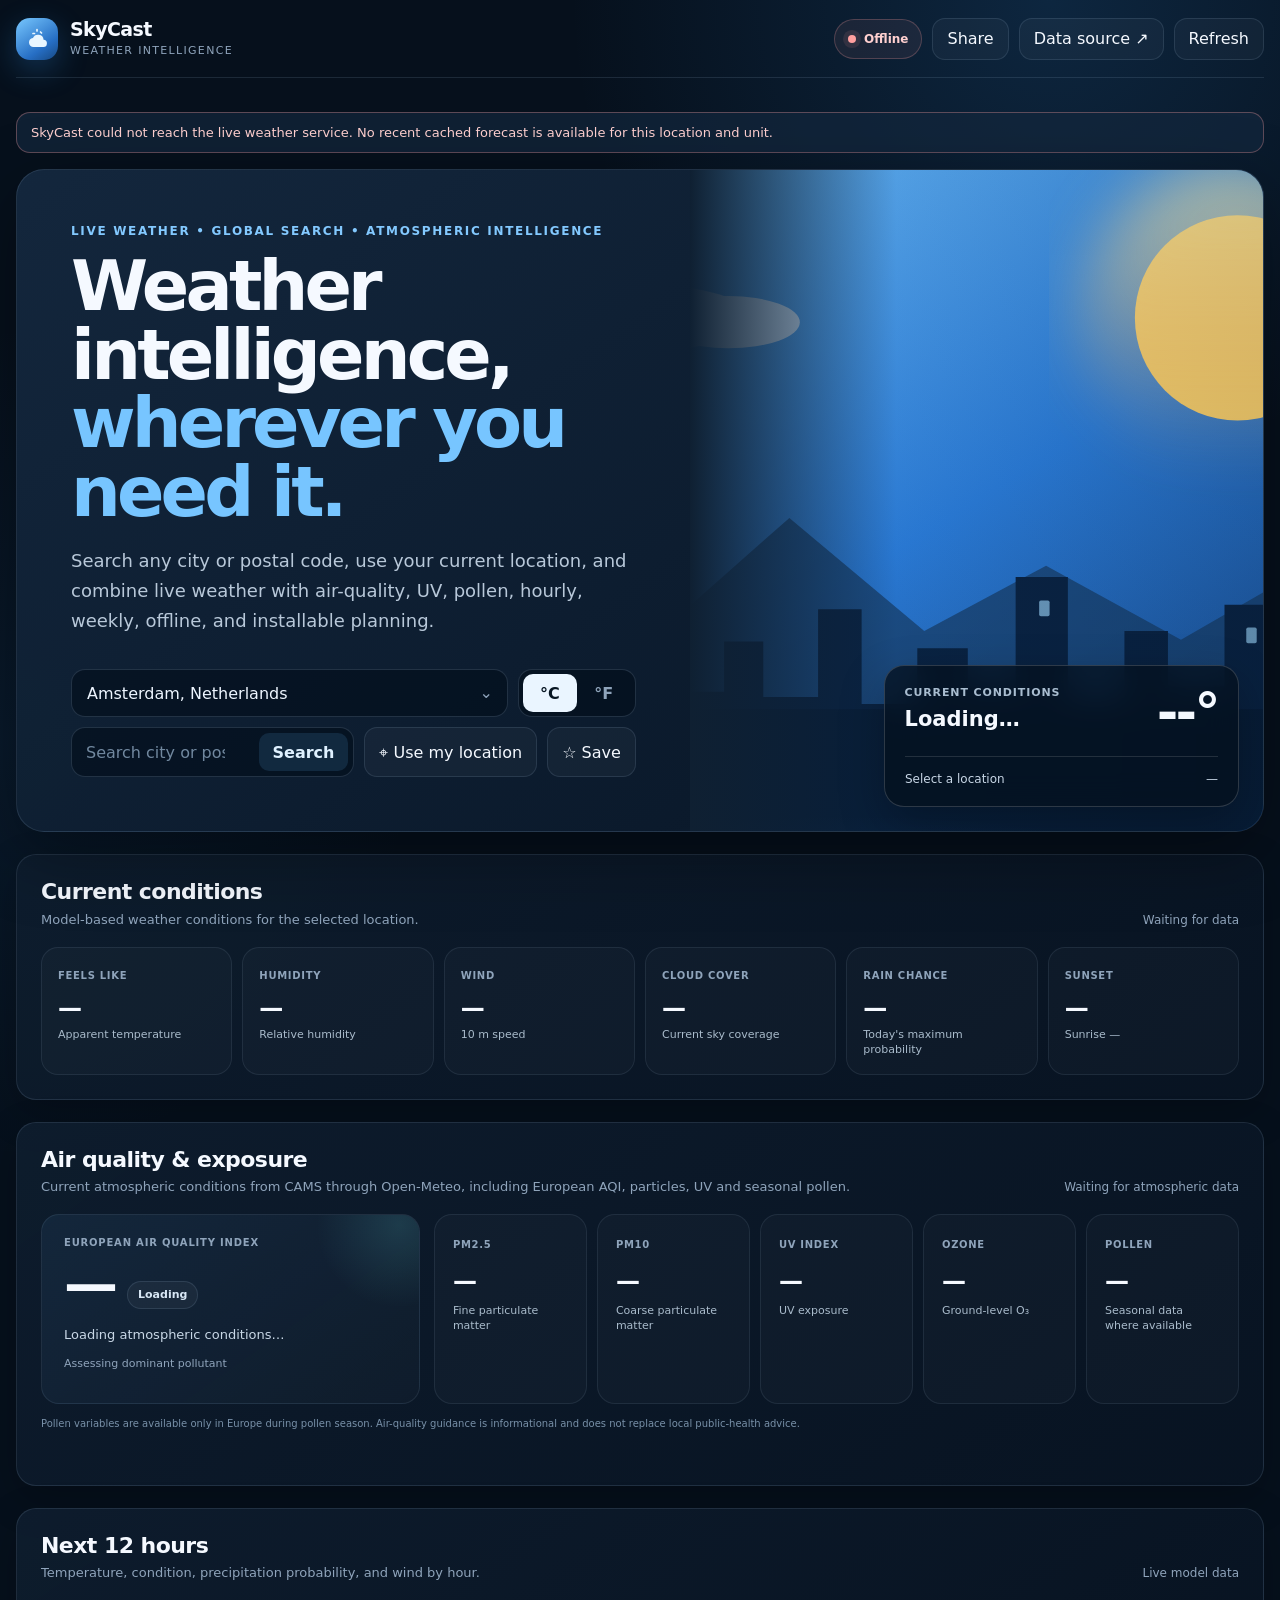
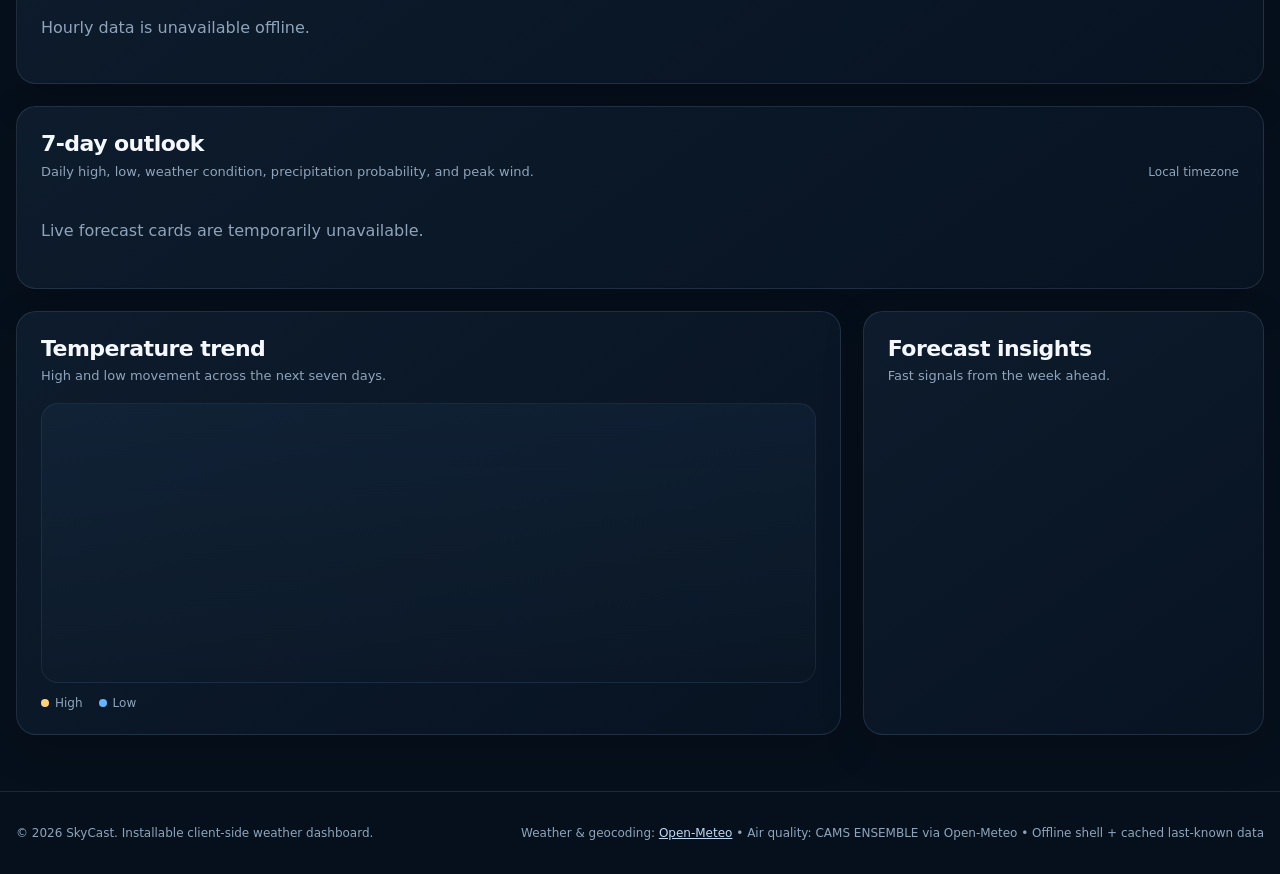
==== commit 1aedfef3: "Integrate atmospheric intelligence into dashboard" ====
--- a/index.html
+++ b/index.html
@@ -4,11 +4,12 @@
   <meta charset="utf-8">
   <meta name="viewport" content="width=device-width, initial-scale=1">
   <meta name="theme-color" content="#07111f">
-  <meta name="description" content="SkyCast is an installable weather intelligence dashboard with global location search, live current conditions, hourly outlooks, and seven-day Open-Meteo forecasts.">
+  <meta name="description" content="SkyCast is an installable weather intelligence dashboard with global location search, live conditions, air quality, hourly outlooks, and seven-day Open-Meteo forecasts.">
   <link rel="manifest" href="manifest.webmanifest">
   <link rel="icon" href="assets/app-icon.svg" type="image/svg+xml">
   <link rel="stylesheet" href="styles.css">
   <link rel="stylesheet" href="styles/location.css">
+  <link rel="stylesheet" href="styles/air-quality.css">
   <title>SkyCast — Weather Intelligence Dashboard</title>
 </head>
 <body>
@@ -38,9 +39,9 @@
         <section class="hero" aria-labelledby="hero-title">
           <div class="hero-content">
             <div>
-              <p class="eyebrow">Live weather • global search • hourly + 7-day planning</p>
+              <p class="eyebrow">Live weather • global search • atmospheric intelligence</p>
               <h1 id="hero-title">Weather intelligence, <span>wherever you need it.</span></h1>
-              <p class="hero-sub">Search any city or postal code, use your current location, and save favorites while keeping the fast hourly, weekly, offline, and installable SkyCast experience.</p>
+              <p class="hero-sub">Search any city or postal code, use your current location, and combine live weather with air-quality, UV, pollen, hourly, weekly, offline, and installable planning.</p>
             </div>
             <div>
               <div class="control-row">
@@ -87,6 +88,27 @@
           </div>
         </section>
 
+        <section id="airPanel" class="panel panel-pad" aria-labelledby="air-title">
+          <div class="panel-head"><div><h2 id="air-title" class="panel-title">Air quality & exposure</h2><p class="panel-copy">Current atmospheric conditions from CAMS through Open-Meteo, including European AQI, particles, UV and seasonal pollen.</p></div><span id="airUpdated" class="last-updated">Waiting for atmospheric data</span></div>
+          <div class="air-layout">
+            <div class="air-summary">
+              <div class="air-kicker">European Air Quality Index</div>
+              <div class="air-score-row"><strong id="aqiScore" class="air-score">—</strong><span id="aqiLevel" class="air-level" data-tone="unknown">Loading</span></div>
+              <p id="aqiAdvice" class="air-advice">Loading atmospheric conditions…</p>
+              <div id="aqiDriver" class="air-driver">Assessing dominant pollutant</div>
+            </div>
+            <div class="air-metrics">
+              <div class="air-metric"><span>PM2.5</span><strong id="pm25Metric">—</strong><small>Fine particulate matter</small></div>
+              <div class="air-metric"><span>PM10</span><strong id="pm10Metric">—</strong><small>Coarse particulate matter</small></div>
+              <div class="air-metric"><span>UV index</span><strong id="uvMetric">—</strong><small id="uvDetail">UV exposure</small></div>
+              <div class="air-metric"><span>Ozone</span><strong id="ozoneMetric">—</strong><small>Ground-level O₃</small></div>
+              <div class="air-metric"><span>Pollen</span><strong id="pollenMetric">—</strong><small id="pollenDetail">Seasonal data where available</small></div>
+            </div>
+          </div>
+          <p class="air-note">Pollen variables are available only in Europe during pollen season. Air-quality guidance is informational and does not replace local public-health advice.</p>
+          <div id="airStatus" class="air-status" role="status" aria-live="polite"></div>
+        </section>
+
         <section class="panel panel-pad" aria-label="Next twelve hours">
           <div class="panel-head"><div><h2 class="panel-title">Next 12 hours</h2><p class="panel-copy">Temperature, condition, precipitation probability, and wind by hour.</p></div><span id="cacheLabel" class="last-updated">Live model data</span></div>
           <div id="hourlyGrid" class="hourly-grid"></div>
@@ -115,12 +137,14 @@
   <footer>
     <div class="app-shell footer-inner">
       <span>© <span id="year"></span> SkyCast. Installable client-side weather dashboard.</span>
-      <span>Weather: <a href="https://open-meteo.com/" target="_blank" rel="noopener">Open-Meteo</a> • Location search: GeoNames via Open-Meteo • Offline shell + cached last-known forecast</span>
+      <span>Weather & geocoding: <a href="https://open-meteo.com/" target="_blank" rel="noopener">Open-Meteo</a> • Air quality: CAMS ENSEMBLE via Open-Meteo • Offline shell + cached last-known data</span>
     </div>
   </footer>
 
   <script src="src/forecast-core.js"></script>
   <script src="src/location-core.js"></script>
+  <script src="src/air-quality-core.js"></script>
+  <script src="air-quality.js"></script>
   <script src="app.js"></script>
 </body>
 </html>
--- a/styles/air-quality.css
+++ b/styles/air-quality.css
@@ -0,0 +1,23 @@
+.air-layout { display:grid; grid-template-columns:minmax(250px,.8fr) minmax(0,1.7fr); gap:14px; }
+.air-summary { position:relative; overflow:hidden; min-height:190px; padding:22px; border:1px solid rgba(160,190,220,.11); border-radius:18px; background:linear-gradient(145deg,rgba(99,182,255,.08),rgba(255,255,255,.02)); }
+.air-summary::after { content:""; position:absolute; width:180px; height:180px; right:-70px; top:-80px; border-radius:50%; background:radial-gradient(circle,rgba(104,224,223,.14),transparent 65%); pointer-events:none; }
+.air-kicker { color:var(--muted); font-size:10px; font-weight:800; letter-spacing:.08em; text-transform:uppercase; }
+.air-score-row { display:flex; align-items:flex-end; gap:12px; margin-top:12px; }
+.air-score { font-size:54px; line-height:.9; font-weight:880; letter-spacing:-.055em; }
+.air-level { display:inline-flex; align-items:center; min-height:28px; padding:0 10px; border-radius:999px; border:1px solid var(--border); background:rgba(255,255,255,.04); color:#d8e7f5; font-size:11px; font-weight:850; }
+.air-level[data-tone="good"] { color:#c9f9e2; border-color:rgba(117,230,176,.24); background:rgba(117,230,176,.07); }
+.air-level[data-tone="fair"] { color:#e5f2c6; border-color:rgba(190,224,130,.22); background:rgba(190,224,130,.06); }
+.air-level[data-tone="moderate"] { color:#ffe8b7; border-color:rgba(255,209,120,.24); background:rgba(255,209,120,.07); }
+.air-level[data-tone="poor"], .air-level[data-tone="very-poor"], .air-level[data-tone="extreme"] { color:#ffd0d0; border-color:rgba(255,159,159,.28); background:rgba(255,159,159,.07); }
+.air-advice { margin:16px 0 0; color:#c8d7e6; font-size:13px; line-height:1.55; }
+.air-driver { margin-top:12px; color:#8fa4bb; font-size:11px; }
+.air-metrics { display:grid; grid-template-columns:repeat(5,minmax(0,1fr)); gap:10px; }
+.air-metric { min-height:190px; padding:18px; border:1px solid rgba(160,190,220,.11); border-radius:18px; background:rgba(255,255,255,.024); }
+.air-metric span { color:var(--muted); font-size:10px; font-weight:800; letter-spacing:.07em; text-transform:uppercase; }
+.air-metric strong { display:block; margin-top:16px; font-size:24px; line-height:1.1; font-weight:850; letter-spacing:-.03em; }
+.air-metric small { display:block; margin-top:8px; color:#a9bbcb; font-size:11px; line-height:1.45; }
+.air-note { margin:12px 0 0; color:#7890a8; font-size:10px; line-height:1.5; }
+.air-status { min-height:18px; margin-top:12px; color:#ffe5ae; font-size:11px; }
+.air-status.air-error { color:#ffd0d0; }
+@media (max-width:1100px) { .air-layout { grid-template-columns:1fr; } .air-metrics { grid-template-columns:repeat(5,minmax(150px,1fr)); overflow-x:auto; } .air-metric { min-width:150px; } }
+@media (max-width:640px) { .air-summary { min-height:170px; } .air-score { font-size:46px; } }
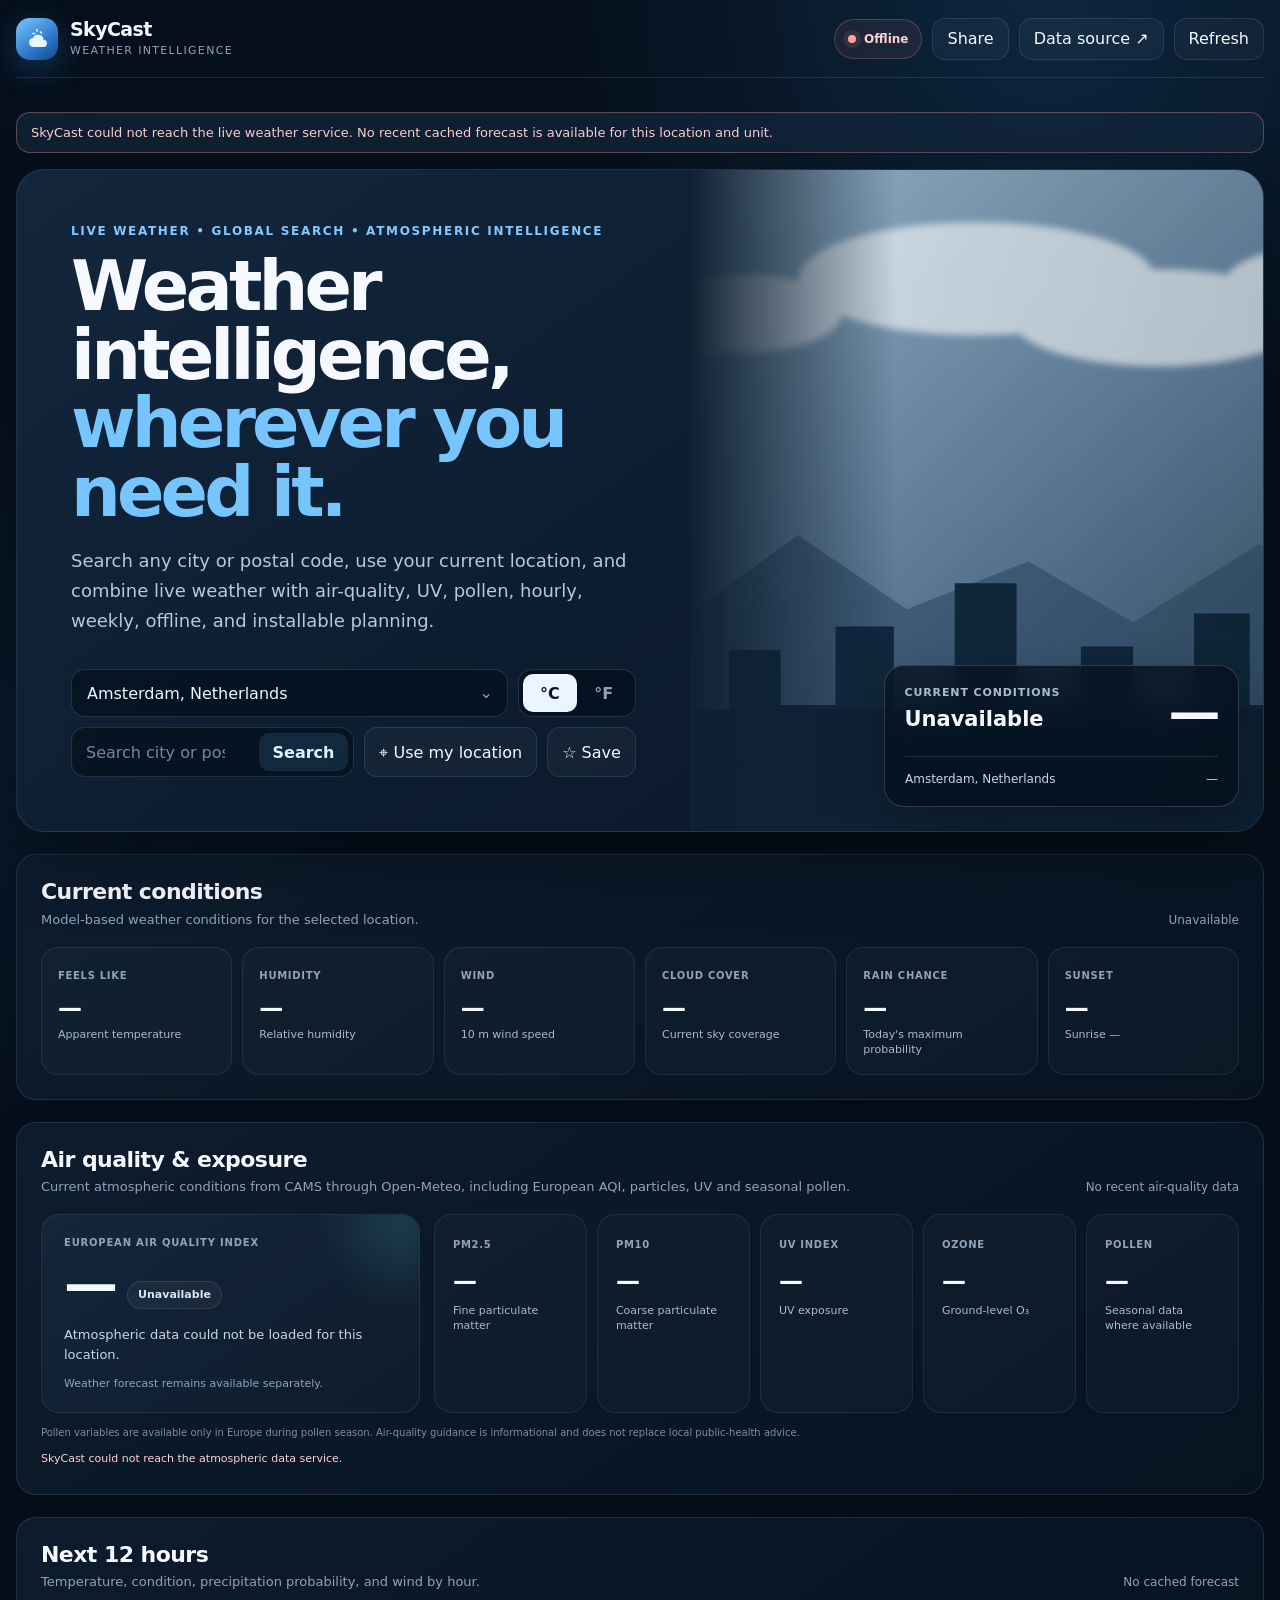
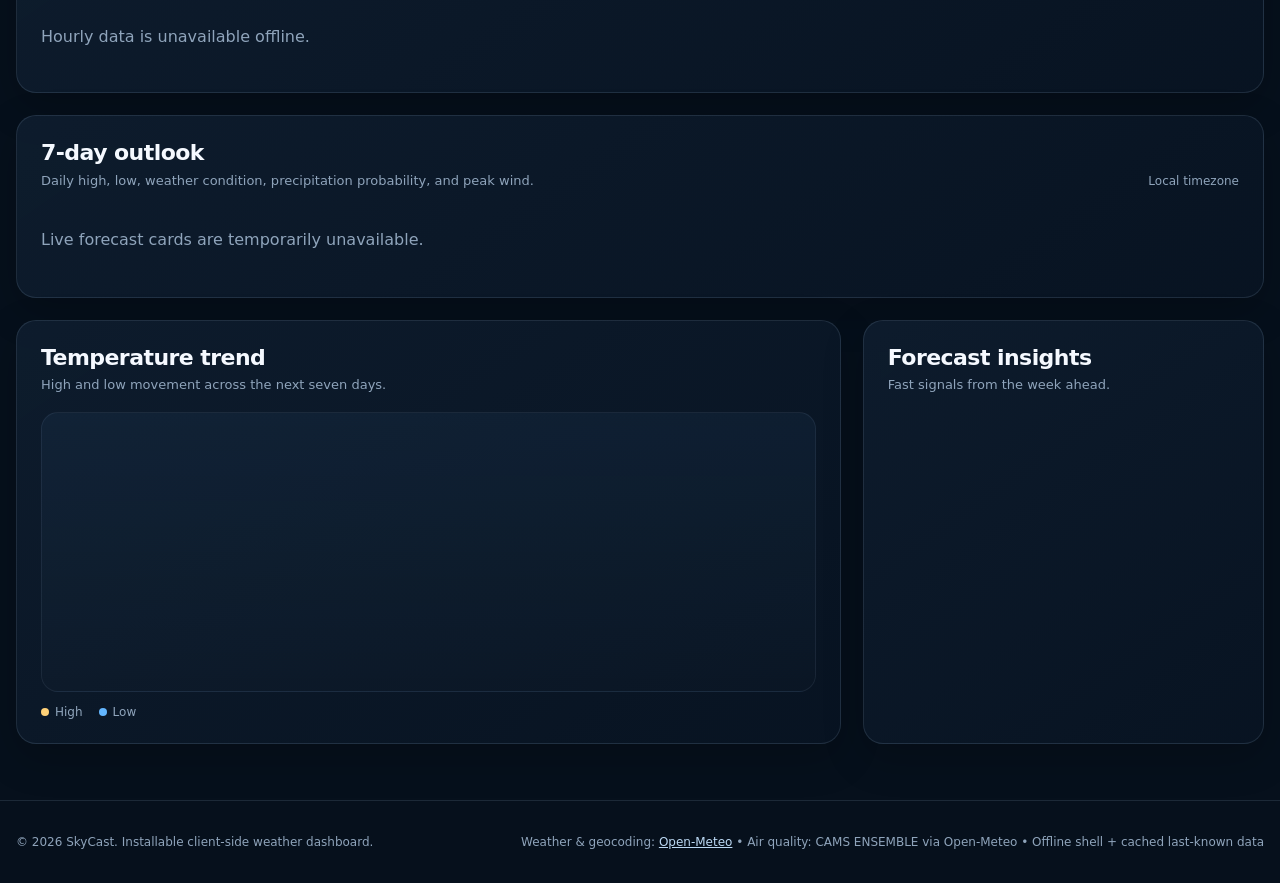
==== commit beb5aa02: "Restore keyboard search and the narrow-screen install control. Let arrow keys move through location " ====
--- a/index.html
+++ b/index.html
@@ -54,14 +54,14 @@
               <div class="location-tools">
                 <form id="locationSearchForm" class="location-search" role="search">
                   <label for="locationQuery" style="position:absolute;width:1px;height:1px;overflow:hidden;clip:rect(0 0 0 0)">Search city or postal code</label>
-                  <input id="locationQuery" type="search" inputmode="search" autocomplete="off" placeholder="Search city or postal code" aria-autocomplete="list" aria-controls="locationResults">
+                  <input id="locationQuery" type="search" inputmode="search" autocomplete="off" placeholder="Search city or postal code" aria-autocomplete="list" aria-controls="locationResults" aria-expanded="false">
                   <button id="locationSearchBtn" type="submit">Search</button>
                   <div id="locationResults" class="location-results" role="listbox" hidden></div>
                 </form>
                 <button id="geoBtn" class="ghost-btn location-action" type="button">⌖ Use my location</button>
                 <button id="favoriteBtn" class="ghost-btn location-action" type="button" aria-pressed="false">☆ Save</button>
               </div>
-              <div id="favoritesRow" class="favorites-row" aria-label="Favorite locations" hidden></div>
+              <div id="favoritesRow" class="favorites-row" role="group" aria-label="Favorite locations" hidden></div>
             </div>
           </div>
           <div class="hero-art">
--- a/styles.css
+++ b/styles.css
@@ -145,6 +145,6 @@
 
 @media (max-width: 1080px) { .metrics { grid-template-columns: repeat(3,1fr); } .section-grid { grid-template-columns: 1fr; } }
 @media (max-width: 900px) { .hero { grid-template-columns: 1fr; } .hero-art { min-height: 360px; } .top-actions .source-link { display: none; } }
-@media (max-width: 700px) { .top-actions { gap: 7px; } .install-btn { display: none !important; } }
+@media (max-width: 700px) { .top-actions { gap: 7px; } }
 @media (max-width: 640px) { .app-shell { width: min(100% - 20px,1320px); } .topbar { min-height: 68px; } .brand-copy span, .live-pill { display: none; } main { padding-top: 20px; } .hero-content { padding: 26px 20px 28px; } .hero h1 { font-size: 42px; } .hero-art { min-height: 300px; } .condition-float { right: 14px; bottom: 14px; width: calc(100% - 28px); } .metrics { grid-template-columns: repeat(2,1fr); } .panel-pad { padding: 18px; } .panel-head { align-items: flex-start; flex-direction: column; } .footer-inner { align-items: flex-start; flex-direction: column; justify-content: center; padding: 20px 0; } }
 @media (prefers-reduced-motion: reduce) { *, *::before, *::after { scroll-behavior: auto!important; animation-duration: .001ms!important; animation-iteration-count: 1!important; transition-duration: .001ms!important; } }
--- a/styles/location.css
+++ b/styles/location.css
@@ -112,8 +112,6 @@
 }
 .favorite-chip:hover { border-color: rgba(99,182,255,.38); background: rgba(99,182,255,.07); }
 
-.share-feedback { color: #bfe8ff; }
-
 @media (max-width: 820px) {
   .location-tools { grid-template-columns: 1fr 1fr; }
   .location-search { grid-column: 1 / -1; }
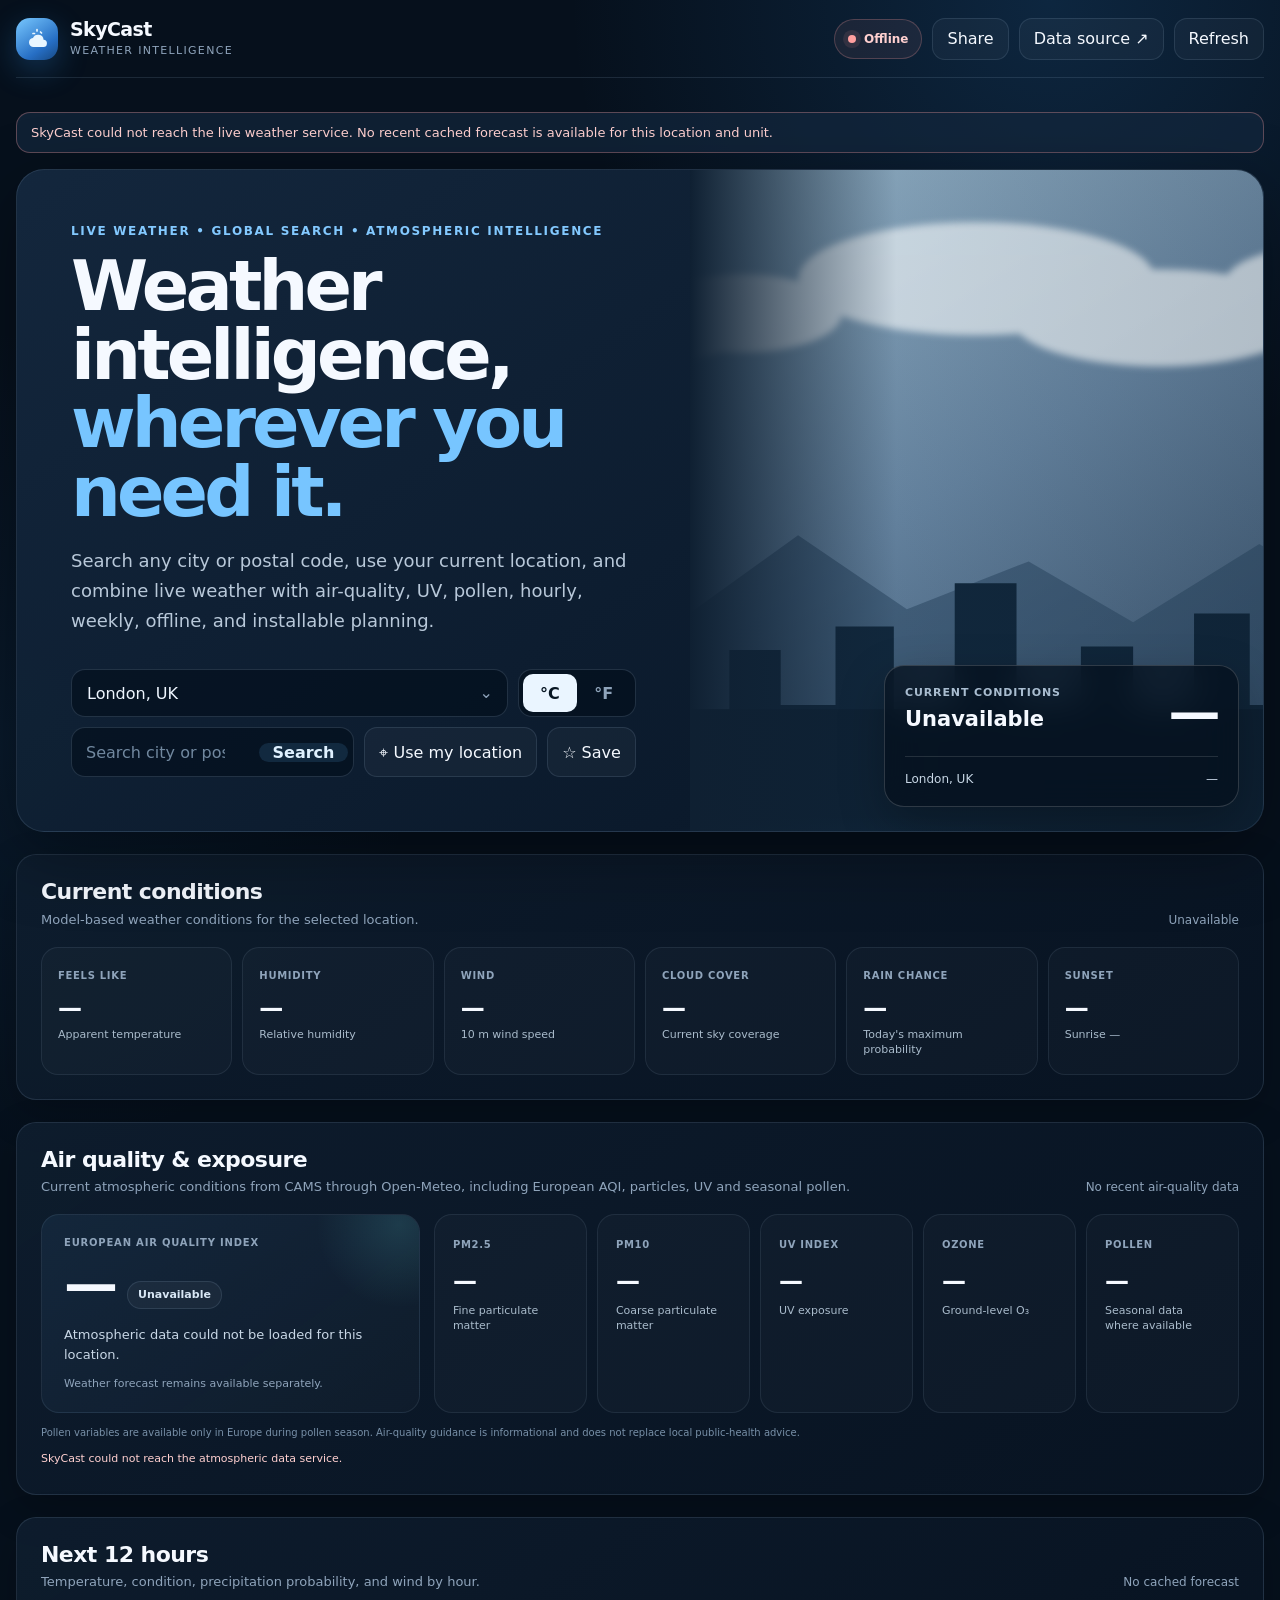
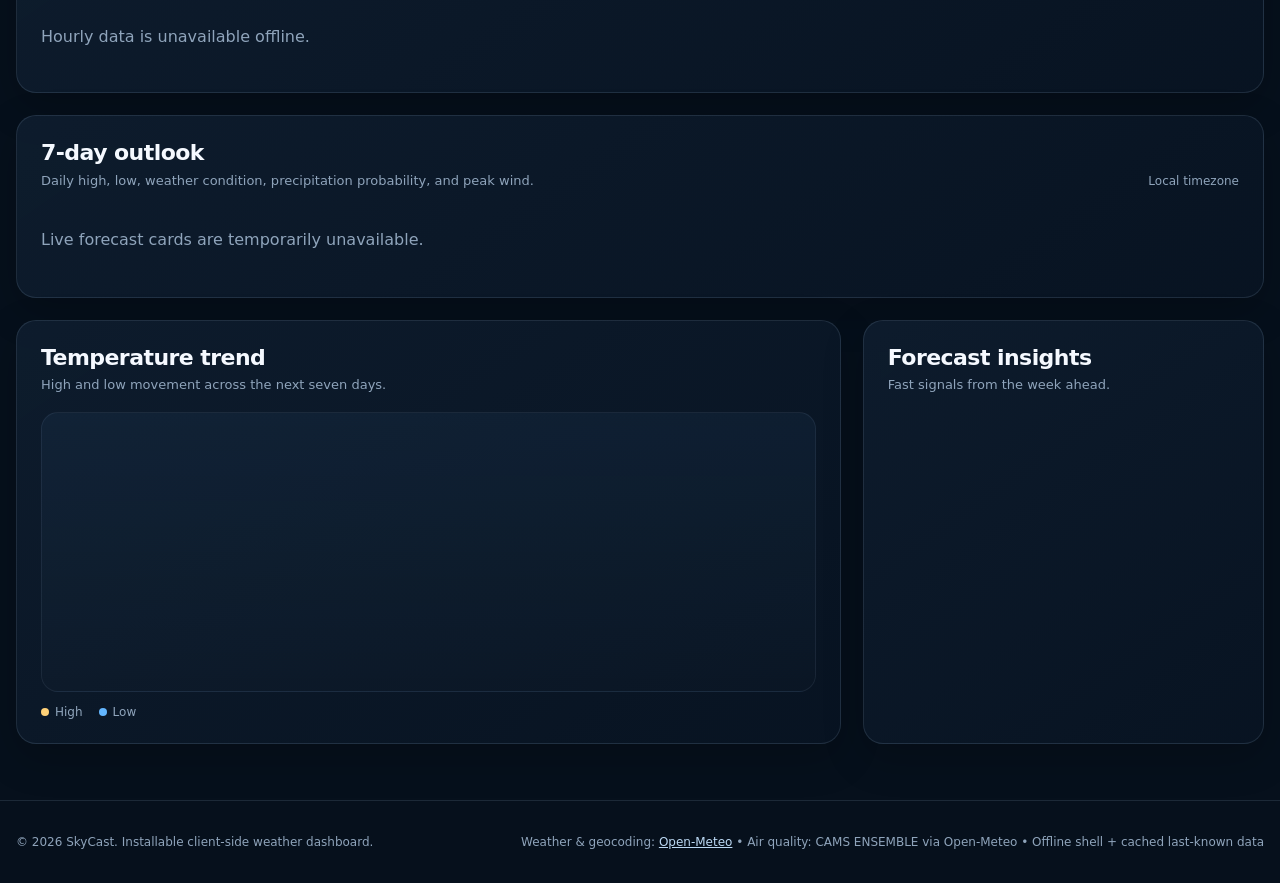
==== commit 09f71ea4: "Fix null readings, clipped search results, and narrow overflow Open-Meteo JSON nulls were shown as r" ====
--- a/index.html
+++ b/index.html
@@ -97,7 +97,7 @@
               <p id="aqiAdvice" class="air-advice">Loading atmospheric conditions…</p>
               <div id="aqiDriver" class="air-driver">Assessing dominant pollutant</div>
             </div>
-            <div class="air-metrics">
+            <div class="air-metrics" tabindex="0" aria-label="Particulate, UV, ozone, and pollen readings">
               <div class="air-metric"><span>PM2.5</span><strong id="pm25Metric">—</strong><small>Fine particulate matter</small></div>
               <div class="air-metric"><span>PM10</span><strong id="pm10Metric">—</strong><small>Coarse particulate matter</small></div>
               <div class="air-metric"><span>UV index</span><strong id="uvMetric">—</strong><small id="uvDetail">UV exposure</small></div>
@@ -111,12 +111,12 @@
 
         <section class="panel panel-pad" aria-label="Next twelve hours">
           <div class="panel-head"><div><h2 class="panel-title">Next 12 hours</h2><p class="panel-copy">Temperature, condition, precipitation probability, and wind by hour.</p></div><span id="cacheLabel" class="last-updated">Live model data</span></div>
-          <div id="hourlyGrid" class="hourly-grid"></div>
+          <div id="hourlyGrid" class="hourly-grid" tabindex="0" aria-label="Hourly forecast"></div>
         </section>
 
         <section class="panel panel-pad" aria-label="Seven day forecast">
           <div class="panel-head"><div><h2 class="panel-title">7-day outlook</h2><p class="panel-copy">Daily high, low, weather condition, precipitation probability, and peak wind.</p></div><span id="timezoneLabel" class="last-updated">Local timezone</span></div>
-          <div id="forecastGrid" class="forecast-grid"></div>
+          <div id="forecastGrid" class="forecast-grid" tabindex="0" aria-label="Seven day forecast"></div>
         </section>
 
         <section class="section-grid" aria-label="Temperature trend and forecast insights">
--- a/styles.css
+++ b/styles.css
@@ -34,19 +34,19 @@
 
 button, select { font: inherit; color: inherit; }
 a { color: inherit; }
-button:focus-visible, select:focus-visible, a:focus-visible { outline: 3px solid rgba(99,182,255,.6); outline-offset: 3px; }
+button:focus-visible, select:focus-visible, a:focus-visible, .hourly-grid:focus-visible, .forecast-grid:focus-visible, .air-metrics:focus-visible { outline: 3px solid rgba(99,182,255,.6); outline-offset: 3px; }
 
 .skip-link { position: fixed; left: 12px; top: 12px; z-index: 100; transform: translateY(-160%); padding: 10px 14px; border-radius: 10px; background: #fff; color: #06101c; font-weight: 800; }
 .skip-link:focus { transform: translateY(0); }
 .app-shell { width: min(1320px, calc(100% - 32px)); margin: 0 auto; }
 
-.topbar { min-height: 78px; display: flex; align-items: center; justify-content: space-between; gap: 24px; border-bottom: 1px solid var(--border); }
+.topbar { min-height: 78px; display: flex; align-items: center; justify-content: space-between; gap: 12px 24px; flex-wrap: wrap; border-bottom: 1px solid var(--border); }
 .brand { display: flex; align-items: center; gap: 12px; text-decoration: none; }
 .brand-mark { width: 42px; height: 42px; border-radius: 14px; display: grid; place-items: center; background: linear-gradient(145deg,#78c8ff,#266ec4 68%,#174881); box-shadow: 0 10px 30px rgba(47,142,229,.28); }
 .brand-mark svg { width: 24px; height: 24px; }
 .brand-copy strong { display: block; font-size: 19px; line-height: 1; font-weight: 850; letter-spacing: -.03em; }
 .brand-copy span { display: block; margin-top: 5px; color: var(--muted); font-size: 11px; letter-spacing: .12em; text-transform: uppercase; }
-.top-actions { display: flex; align-items: center; gap: 10px; }
+.top-actions { display: flex; align-items: center; gap: 10px; flex-wrap: wrap; justify-content: flex-end; }
 .live-pill { display: inline-flex; align-items: center; gap: 8px; min-height: 40px; padding: 0 13px; border-radius: 999px; border: 1px solid rgba(117,230,176,.18); background: rgba(117,230,176,.07); color: #c9f9e2; font-size: 12px; font-weight: 800; }
 .live-pill.cached { border-color: rgba(255,209,120,.22); background: rgba(255,209,120,.07); color: #ffe8b7; }
 .live-pill.offline { border-color: rgba(255,159,159,.24); background: rgba(255,159,159,.07); color: #ffd0d0; }
@@ -60,6 +60,7 @@
 
 main { padding: 34px 0 56px; }
 .dashboard { display: grid; gap: 22px; }
+.dashboard > *, .section-grid > *, .air-layout > * { min-width: 0; }
 .status { display: none; margin-bottom: 16px; padding: 12px 14px; border-radius: 14px; color: #cfe1f1; border: 1px solid var(--border); background: rgba(20,40,62,.72); font-size: 13px; }
 .status.show { display: block; }
 .status.error { border-color: rgba(255,159,159,.32); color: #ffd0d0; }
@@ -95,7 +96,7 @@
 .panel-head { display: flex; align-items: flex-end; justify-content: space-between; gap: 18px; margin-bottom: 20px; }
 .panel-title { margin: 0; font-size: 22px; line-height: 1.15; font-weight: 820; letter-spacing: -.025em; }
 .panel-copy { margin: 7px 0 0; color: var(--muted); font-size: 13px; }
-.last-updated { color: var(--muted); font-size: 12px; white-space: nowrap; }
+.last-updated { color: var(--muted); font-size: 12px; text-align: right; }
 .section-grid { display: grid; grid-template-columns: minmax(0,1.48fr) minmax(320px,.72fr); gap: 22px; }
 
 .metrics { display: grid; grid-template-columns: repeat(6,minmax(0,1fr)); gap: 10px; }
@@ -104,14 +105,14 @@
 .metric strong { display: block; margin-top: 12px; font-size: 24px; line-height: 1.1; font-weight: 850; letter-spacing: -.035em; }
 .metric small { display: block; margin-top: 7px; color: #a9bbcb; font-size: 11px; line-height: 1.35; }
 
-.hourly-grid { display: grid; grid-auto-flow: column; grid-auto-columns: minmax(108px,1fr); gap: 10px; overflow-x: auto; overscroll-behavior-inline: contain; scrollbar-width: thin; padding-bottom: 4px; }
+.hourly-grid { display: grid; grid-auto-flow: column; grid-auto-columns: minmax(108px,1fr); gap: 10px; min-width: 0; overflow-x: auto; overscroll-behavior-inline: contain; scrollbar-width: thin; padding-bottom: 4px; }
 .hour-card { min-width: 108px; padding: 14px; border: 1px solid rgba(160,190,220,.10); border-radius: 16px; background: rgba(255,255,255,.022); }
 .hour-time { color: #cfe0f0; font-size: 12px; font-weight: 800; }
 .hour-glyph { margin: 14px 0 10px; font-size: 25px; }
 .hour-temp { font-size: 21px; font-weight: 850; }
 .hour-meta { display: grid; gap: 4px; margin-top: 9px; color: #8fa4bb; font-size: 10px; }
 
-.forecast-grid { display: grid; grid-template-columns: repeat(7,minmax(130px,1fr)); gap: 10px; overflow-x: auto; padding-bottom: 2px; }
+.forecast-grid { display: grid; grid-template-columns: repeat(7,minmax(130px,1fr)); gap: 10px; min-width: 0; overflow-x: auto; padding-bottom: 2px; }
 .forecast-card { min-width: 132px; padding: 16px 14px; border-radius: 17px; border: 1px solid rgba(160,190,220,.11); background: rgba(255,255,255,.025); transition: .2s ease; }
 .forecast-card:hover { transform: translateY(-3px); border-color: rgba(99,182,255,.32); background: rgba(99,182,255,.055); }
 .day-name { font-weight: 850; font-size: 13px; }
@@ -146,5 +147,5 @@
 @media (max-width: 1080px) { .metrics { grid-template-columns: repeat(3,1fr); } .section-grid { grid-template-columns: 1fr; } }
 @media (max-width: 900px) { .hero { grid-template-columns: 1fr; } .hero-art { min-height: 360px; } .top-actions .source-link { display: none; } }
 @media (max-width: 700px) { .top-actions { gap: 7px; } }
-@media (max-width: 640px) { .app-shell { width: min(100% - 20px,1320px); } .topbar { min-height: 68px; } .brand-copy span, .live-pill { display: none; } main { padding-top: 20px; } .hero-content { padding: 26px 20px 28px; } .hero h1 { font-size: 42px; } .hero-art { min-height: 300px; } .condition-float { right: 14px; bottom: 14px; width: calc(100% - 28px); } .metrics { grid-template-columns: repeat(2,1fr); } .panel-pad { padding: 18px; } .panel-head { align-items: flex-start; flex-direction: column; } .footer-inner { align-items: flex-start; flex-direction: column; justify-content: center; padding: 20px 0; } }
+@media (max-width: 640px) { .app-shell { width: min(100% - 20px,1320px); } .topbar { min-height: 68px; } .brand-copy span { display: none; } main { padding-top: 20px; } .hero-content { padding: 26px 20px 28px; } .hero h1 { font-size: 42px; } .hero-art { min-height: 300px; } .condition-float { right: 14px; bottom: 14px; width: calc(100% - 28px); } .metrics { grid-template-columns: repeat(2,1fr); } .panel-pad { padding: 18px; } .panel-head { align-items: flex-start; flex-direction: column; } .last-updated { text-align: left; } .footer-inner { align-items: flex-start; flex-direction: column; justify-content: center; padding: 20px 0; } }
 @media (prefers-reduced-motion: reduce) { *, *::before, *::after { scroll-behavior: auto!important; animation-duration: .001ms!important; animation-iteration-count: 1!important; transition-duration: .001ms!important; } }
--- a/styles/location.css
+++ b/styles/location.css
@@ -9,6 +9,8 @@
 .location-search {
   position: relative;
   display: flex;
+  flex-wrap: wrap;
+  align-items: center;
   min-width: 0;
   border: 1px solid rgba(160,190,220,.18);
   border-radius: 14px;
@@ -22,12 +24,13 @@
   height: 48px;
   padding: 0 14px;
   border: 0;
-  outline: 0;
   background: transparent;
   color: #eef6ff;
   font: inherit;
 }
 .location-search input::placeholder { color: #71889f; }
+.location-search input:focus { outline: none; }
+.location-search input:focus-visible { outline: 2px solid #9fd0ff; outline-offset: -3px; }
 .location-search button {
   margin: 5px;
   padding: 0 14px;
@@ -42,19 +45,18 @@
 .location-search button:disabled { opacity: .55; cursor: progress; }
 
 .location-results {
-  position: absolute;
-  z-index: 20;
-  top: calc(100% + 8px);
-  left: 0;
-  right: 0;
-  overflow: hidden;
+  position: relative;
+  z-index: 1;
+  flex: 1 0 100%;
+  max-height: min(280px, 46vh);
+  margin: 0 6px 6px;
+  overflow: auto;
+  overscroll-behavior: contain;
   border: 1px solid rgba(160,190,220,.20);
-  border-radius: 15px;
+  border-radius: 12px;
   background: rgba(6,17,30,.98);
-  box-shadow: 0 22px 55px rgba(0,0,0,.38);
-  backdrop-filter: blur(18px);
 }
-.location-result {
+.location-search .location-result {
   display: grid;
   width: 100%;
   gap: 3px;
@@ -84,6 +86,7 @@
   align-items: center;
   gap: 8px;
   width: 100%;
+  min-width: 0;
   margin-top: 10px;
   overflow-x: auto;
   padding-bottom: 2px;
--- a/styles/air-quality.css
+++ b/styles/air-quality.css
@@ -11,7 +11,7 @@
 .air-level[data-tone="poor"], .air-level[data-tone="very-poor"], .air-level[data-tone="extreme"] { color:#ffd0d0; border-color:rgba(255,159,159,.28); background:rgba(255,159,159,.07); }
 .air-advice { margin:16px 0 0; color:#c8d7e6; font-size:13px; line-height:1.55; }
 .air-driver { margin-top:12px; color:#8fa4bb; font-size:11px; }
-.air-metrics { display:grid; grid-template-columns:repeat(5,minmax(0,1fr)); gap:10px; }
+.air-metrics { display:grid; grid-template-columns:repeat(5,minmax(0,1fr)); gap:10px; min-width:0; }
 .air-metric { min-height:190px; padding:18px; border:1px solid rgba(160,190,220,.11); border-radius:18px; background:rgba(255,255,255,.024); }
 .air-metric span { color:var(--muted); font-size:10px; font-weight:800; letter-spacing:.07em; text-transform:uppercase; }
 .air-metric strong { display:block; margin-top:16px; font-size:24px; line-height:1.1; font-weight:850; letter-spacing:-.03em; }
